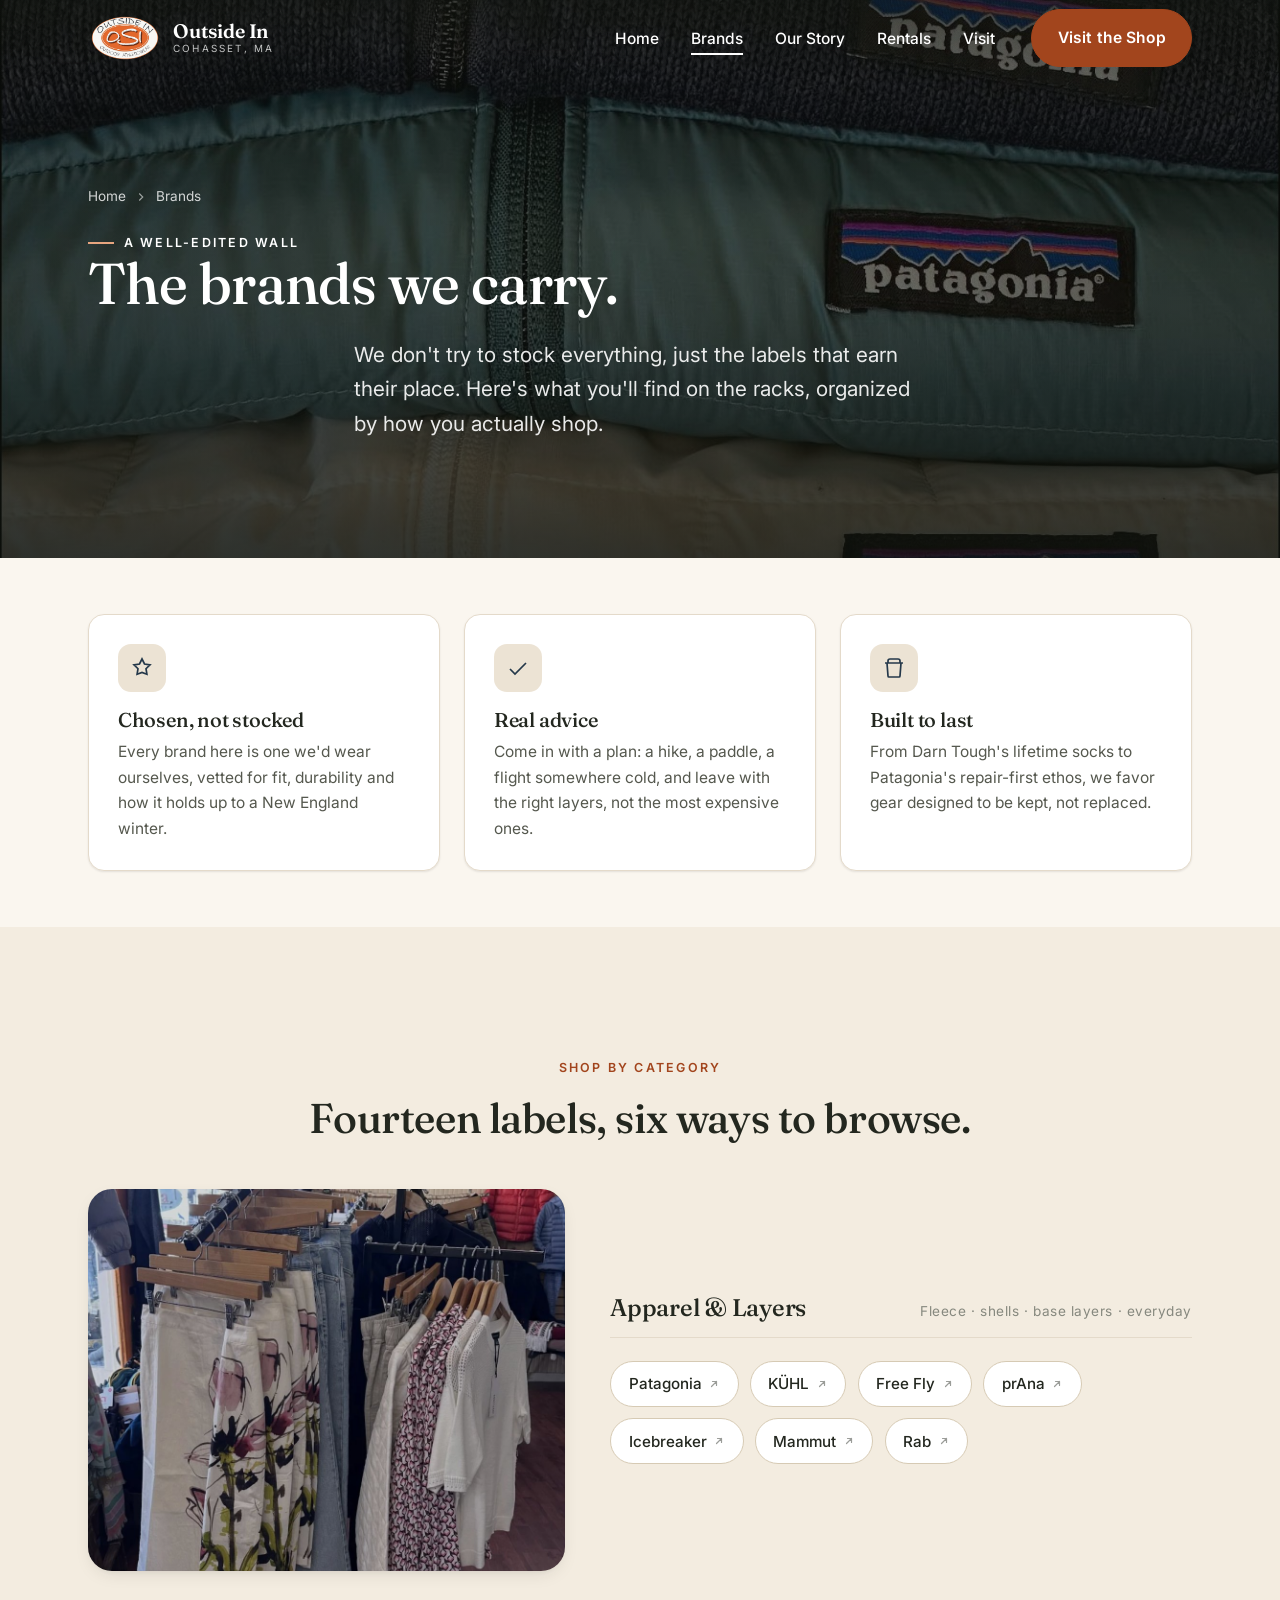
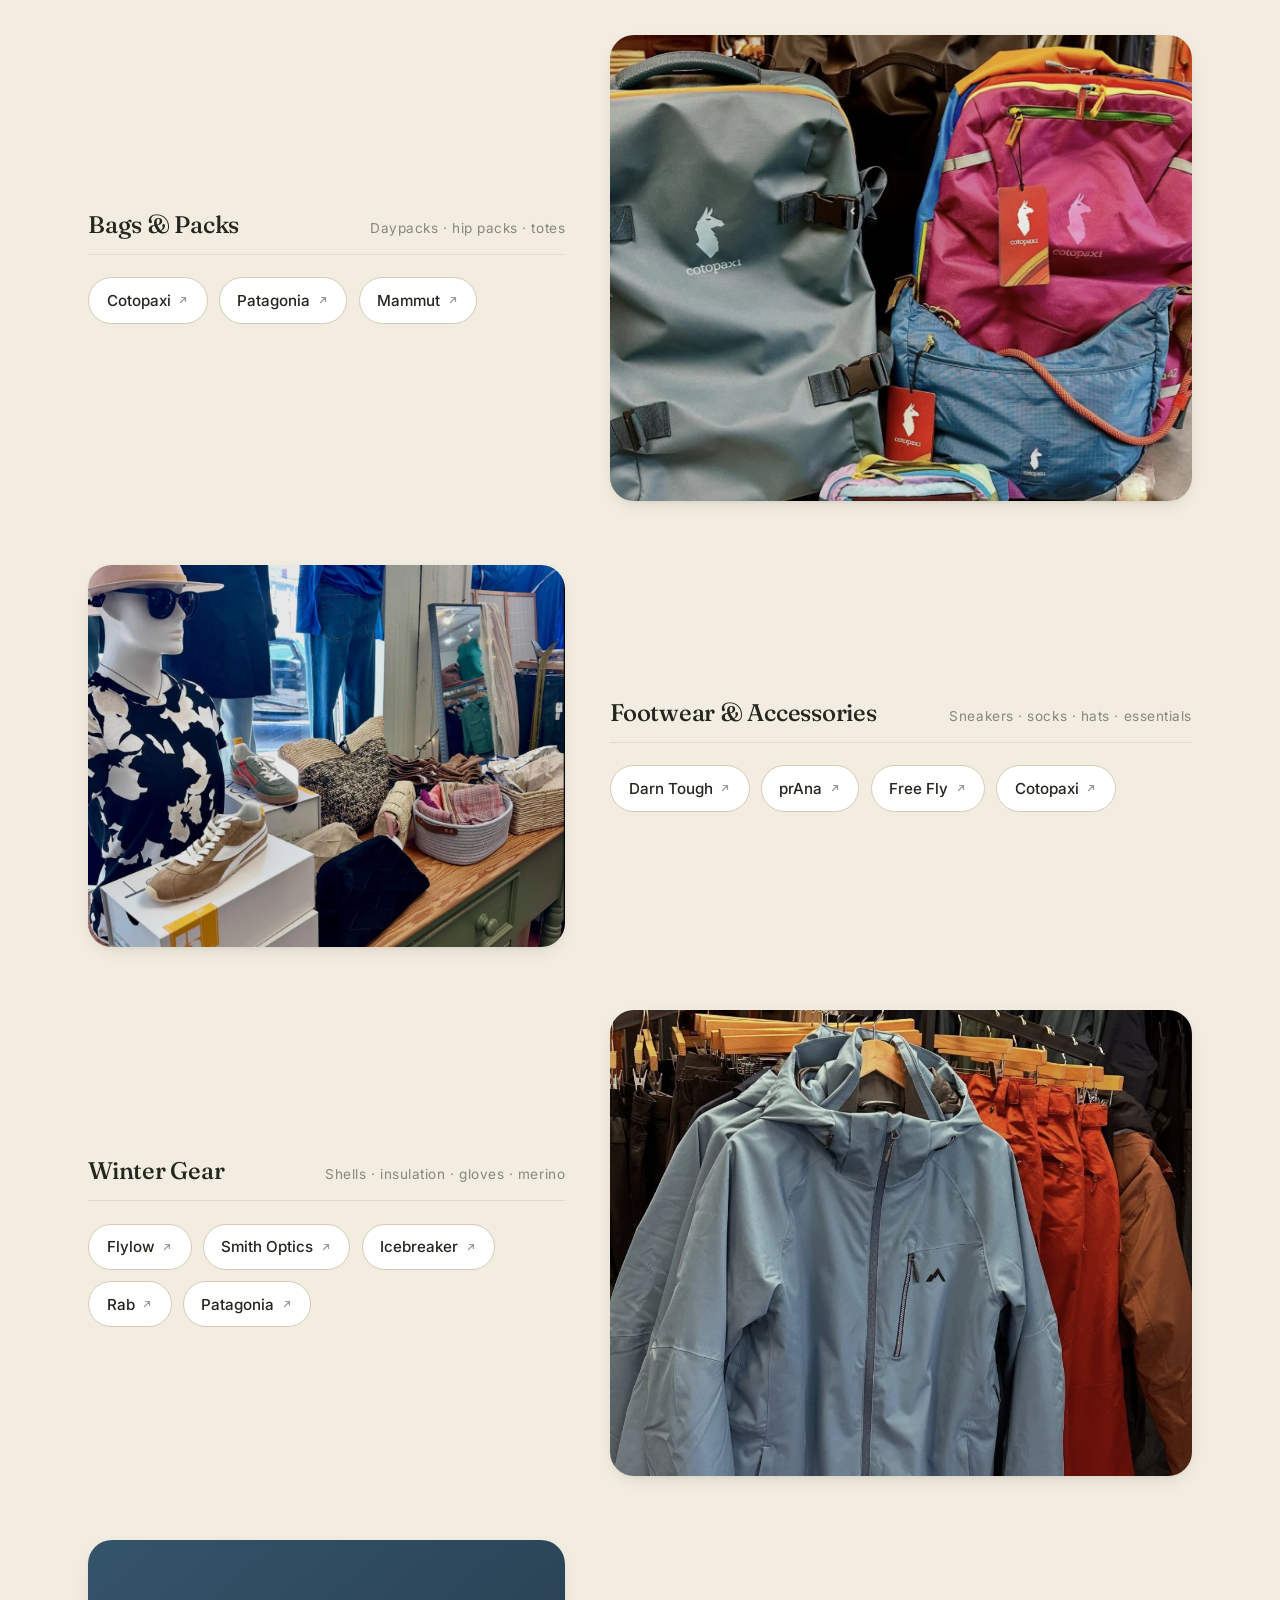
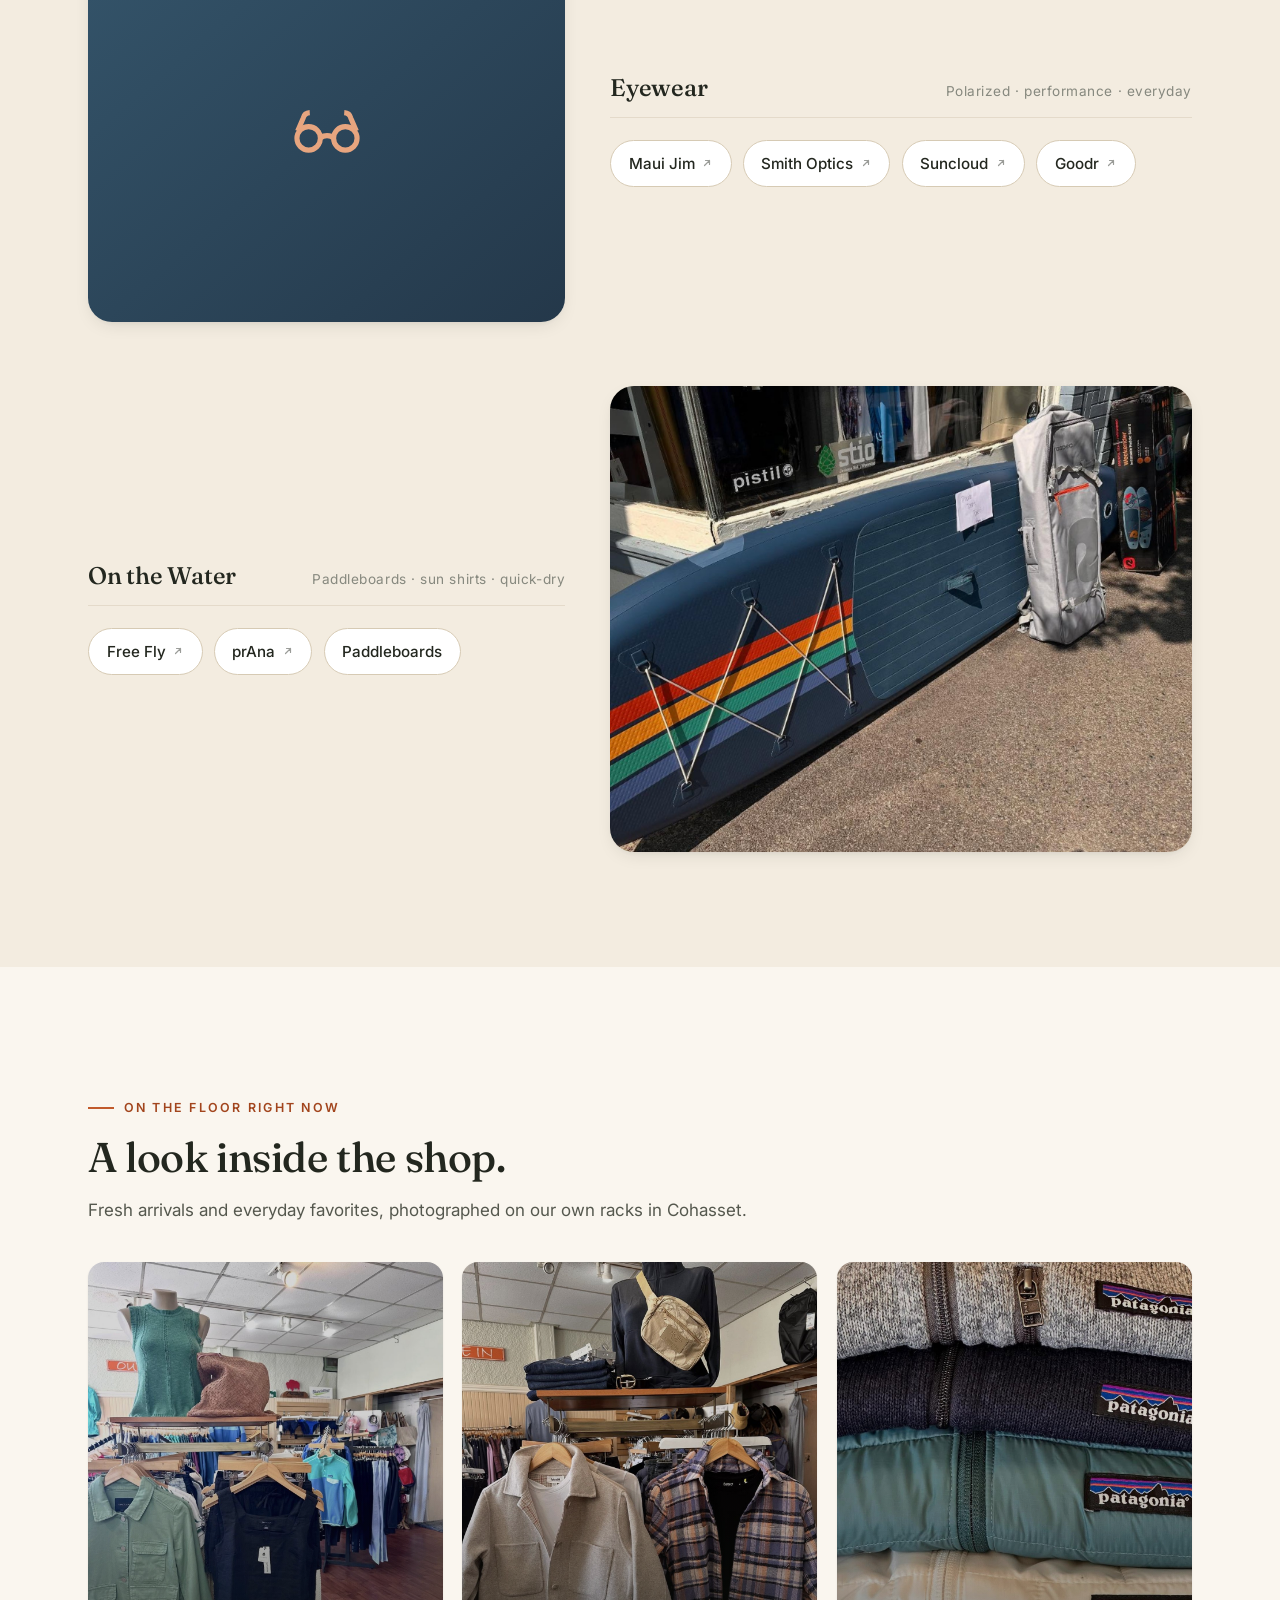
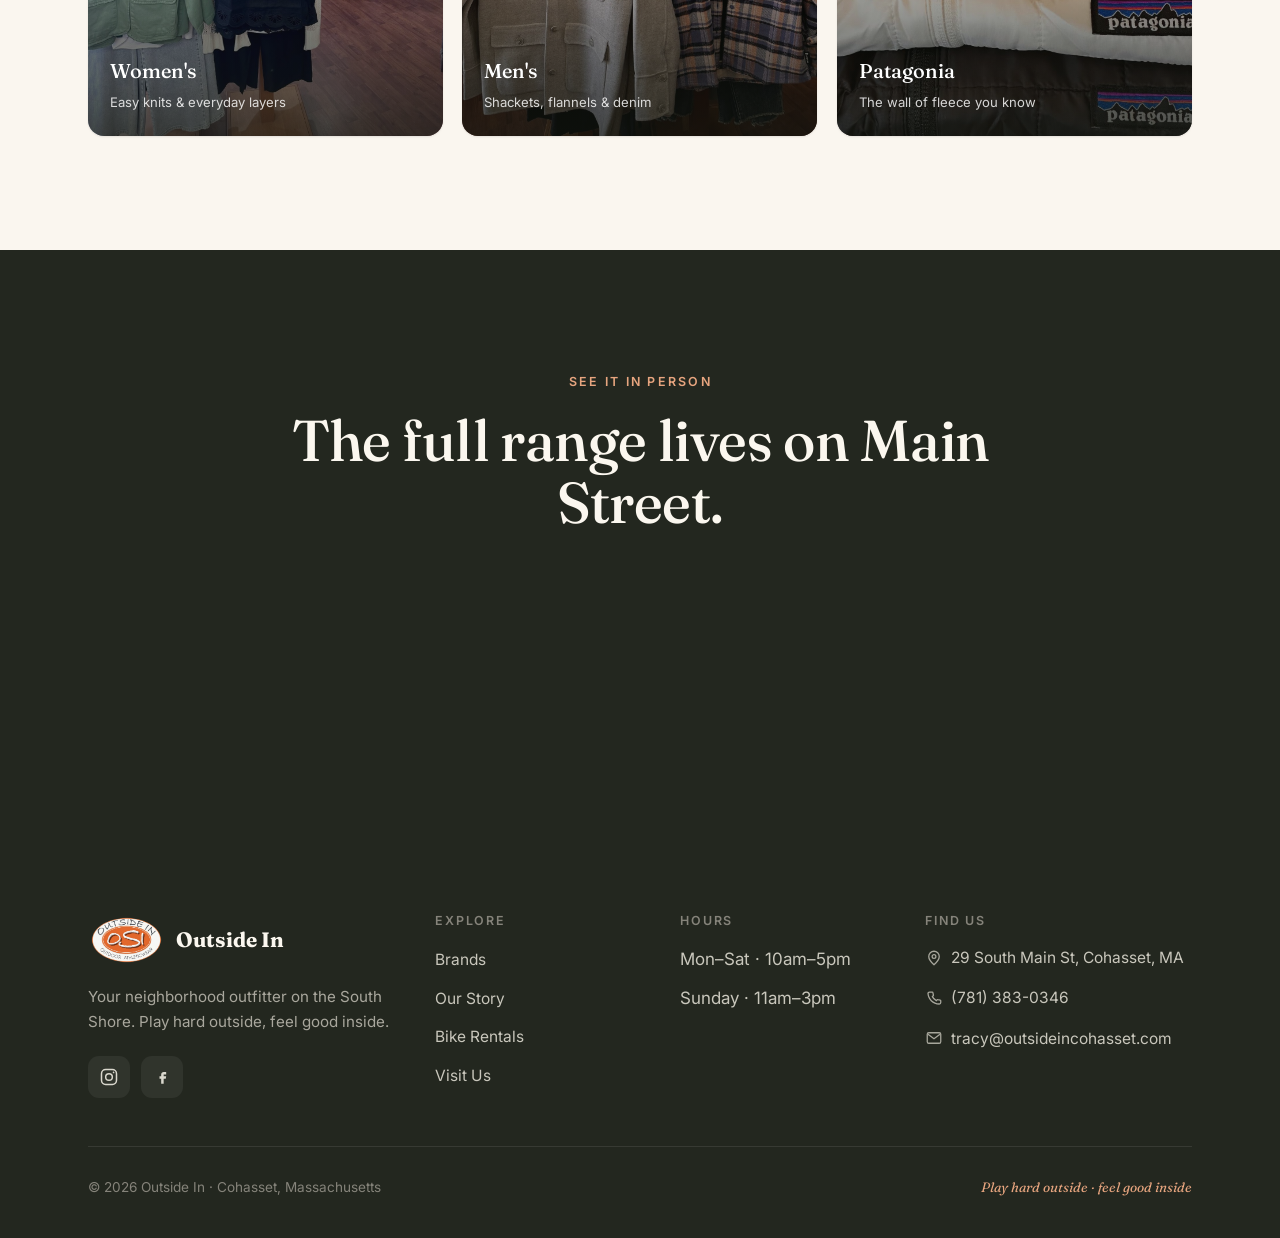
==== brands.html @ ada9ae9a "Add category photos to Brands, add Suncloud/Goodr eyewear, new page headers - Brands 'shop by catego" ====
<!DOCTYPE html>
<html lang="en">
<head>
  <meta charset="UTF-8" />
  <meta name="viewport" content="width=device-width, initial-scale=1" />
  <title>Brands &amp; Collections · Outside In · Cohasset, MA</title>
  <meta name="description" content="Explore the brands we carry at Outside In: Patagonia, Cotopaxi, KÜHL, Maui Jim, Smith, Darn Tough, Icebreaker, Mammut, Rab, Free Fly, Flylow and prAna, organized by category." />
  <meta name="theme-color" content="#FAF6EF" />
  <link rel="icon" href="assets/img/logo.png" />
  <link rel="preconnect" href="https://fonts.googleapis.com" />
  <link rel="preconnect" href="https://fonts.gstatic.com" crossorigin />
  <link href="https://fonts.googleapis.com/css2?family=Fraunces:ital,opsz,wght@0,9..144,400..600;1,9..144,400..500&family=Inter:wght@300;400;500;600;700&display=swap" rel="stylesheet" />
  <link rel="stylesheet" href="assets/css/styles.css" />
</head>
<body>
  <a class="skip-link" href="#main">Skip to content</a>

  <header class="site-header on-dark">
    <div class="header-inner">
      <a class="brand" href="index.html" aria-label="Outside In, home">
        <img src="assets/img/logo.png" alt="" width="42" height="42" />
        <span class="brand-text"><span class="brand-name">Outside In</span><span class="brand-sub">Cohasset, MA</span></span>
      </a>
      <nav class="primary-nav" aria-label="Primary">
        <ul class="nav-links">
          <li><a class="nav-link" href="index.html">Home</a></li>
          <li><a class="nav-link" href="brands.html" aria-current="page">Brands</a></li>
          <li><a class="nav-link" href="story.html">Our Story</a></li>
          <li><a class="nav-link" href="rentals.html">Rentals</a></li>
          <li><a class="nav-link" href="visit.html">Visit</a></li>
        </ul>
        <a class="btn btn--ember" href="visit.html">Visit the Shop</a>
      </nav>
      <button class="menu-toggle" aria-label="Open menu" aria-expanded="false" aria-controls="mobile-menu">
        <svg class="ico-menu" viewBox="0 0 24 24" fill="none" stroke="currentColor" stroke-width="1.8" stroke-linecap="round"><path d="M4 7h16M4 12h16M4 17h16"/></svg>
        <svg class="ico-close" viewBox="0 0 24 24" fill="none" stroke="currentColor" stroke-width="1.8" stroke-linecap="round"><path d="M6 6l12 12M18 6L6 18"/></svg>
      </button>
    </div>
  </header>

  <div class="mobile-menu" id="mobile-menu">
    <nav class="mobile-links" aria-label="Mobile">
      <a href="index.html">Home</a>
      <a href="brands.html" aria-current="page">Brands</a>
      <a href="story.html">Our Story</a>
      <a href="rentals.html">Rentals</a>
      <a href="visit.html">Visit</a>
    </nav>
    <div class="mobile-menu-foot">
      <a class="btn btn--ember" href="visit.html">Visit the Shop</a>
      <div class="mobile-contact"><span>29 South Main Street, Cohasset</span><a href="tel:+17813830346">(781) 383-0346</a></div>
    </div>
  </div>

  <main id="main">
    <!-- ===================== PAGE HERO ===================== -->
    <section class="hero hero--page">
      <div class="hero__media">
        <img src="assets/img/patagonia.jpg" alt="A folded stack of Patagonia jackets in muted colors" fetchpriority="high" />
      </div>
      <div class="hero__inner container">
        <nav class="crumbs" aria-label="Breadcrumb">
          <a href="index.html">Home</a>
          <svg viewBox="0 0 24 24" fill="none" stroke="currentColor" stroke-width="2"><path d="M9 6l6 6-6 6"/></svg>
          <span>Brands</span>
        </nav>
        <p class="eyebrow hero__eyebrow" data-reveal="fade">A well-edited wall</p>
        <h1 class="h-1" data-reveal style="--reveal-delay:80ms">The brands we carry.</h1>
        <p class="hero__sub lead" data-reveal style="--reveal-delay:200ms">We don't try to stock everything, just the labels that earn their place. Here's what you'll find on the racks, organized by how you actually shop.</p>
      </div>
    </section>

    <!-- ===================== INTRO STRIP ===================== -->
    <section class="section--tight section" style="padding-block:clamp(2.5rem,5vw,3.5rem)">
      <div class="container">
        <div class="grid-3" data-reveal-group>
          <div class="card" data-reveal>
            <div class="card__icon"><svg viewBox="0 0 24 24" fill="none" stroke="currentColor" stroke-width="1.7"><path d="M12 3l2.5 5 5.5.8-4 3.9.9 5.5L12 16.5 7.1 18.2l.9-5.5-4-3.9L9.5 8z"/></svg></div>
            <h3>Chosen, not stocked</h3>
            <p>Every brand here is one we'd wear ourselves, vetted for fit, durability and how it holds up to a New England winter.</p>
          </div>
          <div class="card" data-reveal>
            <div class="card__icon"><svg viewBox="0 0 24 24" fill="none" stroke="currentColor" stroke-width="1.7"><path d="M20 7L9 18l-5-5"/></svg></div>
            <h3>Real advice</h3>
            <p>Come in with a plan: a hike, a paddle, a flight somewhere cold, and leave with the right layers, not the most expensive ones.</p>
          </div>
          <div class="card" data-reveal>
            <div class="card__icon"><svg viewBox="0 0 24 24" fill="none" stroke="currentColor" stroke-width="1.7"><path d="M3 7h18M6 7V5a2 2 0 0 1 2-2h8a2 2 0 0 1 2 2v2M5 7l1 13a1 1 0 0 0 1 1h10a1 1 0 0 0 1-1l1-13"/></svg></div>
            <h3>Built to last</h3>
            <p>From Darn Tough's lifetime socks to Patagonia's repair-first ethos, we favor gear designed to be kept, not replaced.</p>
          </div>
        </div>
      </div>
    </section>

    <!-- ===================== BRAND CATEGORIES ===================== -->
    <section class="section section--sand2">
      <div class="container">
        <div class="sec-head center" data-reveal style="margin-bottom:3rem">
          <p class="eyebrow center" style="justify-content:center">Shop by category</p>
          <h2 class="h-2">Fourteen labels, six ways to browse.</h2>
        </div>

        <div class="brand-cats">
          <div class="bcat" id="apparel" data-reveal>
            <div class="bcat__media">
              <img src="assets/img/apparel-rack.jpg" alt="Racks of clothing beneath the Outside In sign inside the shop" loading="lazy" width="996" height="1268" />
            </div>
            <div class="bcat__info">
              <div class="brand-cat__head">
                <h3>Apparel &amp; Layers</h3>
                <span>Fleece · shells · base layers · everyday</span>
              </div>
              <div class="chips">
                <a class="chip" href="https://www.patagonia.com" target="_blank" rel="noopener">Patagonia</a><a class="chip" href="https://www.kuhl.com" target="_blank" rel="noopener">KÜHL</a><a class="chip" href="https://www.freeflyapparel.com" target="_blank" rel="noopener">Free Fly</a><a class="chip" href="https://www.prana.com" target="_blank" rel="noopener">prAna</a><a class="chip" href="https://www.icebreaker.com" target="_blank" rel="noopener">Icebreaker</a><a class="chip" href="https://www.mammut.com" target="_blank" rel="noopener">Mammut</a><a class="chip" href="https://rab.equipment" target="_blank" rel="noopener">Rab</a>
              </div>
            </div>
          </div>

          <div class="bcat" id="bags" data-reveal>
            <div class="bcat__media">
              <img src="assets/img/cotopaxi-bags.jpg" alt="Colorful Cotopaxi backpacks, a sling bag and a hip pack on display" loading="lazy" width="1258" height="1270" />
            </div>
            <div class="bcat__info">
              <div class="brand-cat__head">
                <h3>Bags &amp; Packs</h3>
                <span>Daypacks · hip packs · totes</span>
              </div>
              <div class="chips">
                <a class="chip" href="https://www.cotopaxi.com" target="_blank" rel="noopener">Cotopaxi</a><a class="chip" href="https://www.patagonia.com" target="_blank" rel="noopener">Patagonia</a><a class="chip" href="https://www.mammut.com" target="_blank" rel="noopener">Mammut</a>
              </div>
            </div>
          </div>

          <div class="bcat" id="footwear" data-reveal>
            <div class="bcat__media">
              <img src="assets/img/sneakers-accessories.jpg" alt="Sneakers, a felt hat and woven accessories on a store display table" loading="lazy" />
            </div>
            <div class="bcat__info">
              <div class="brand-cat__head">
                <h3>Footwear &amp; Accessories</h3>
                <span>Sneakers · socks · hats · essentials</span>
              </div>
              <div class="chips">
                <a class="chip" href="https://darntough.com" target="_blank" rel="noopener">Darn Tough</a><a class="chip" href="https://www.prana.com" target="_blank" rel="noopener">prAna</a><a class="chip" href="https://www.freeflyapparel.com" target="_blank" rel="noopener">Free Fly</a><a class="chip" href="https://www.cotopaxi.com" target="_blank" rel="noopener">Cotopaxi</a>
              </div>
            </div>
          </div>

          <div class="bcat" id="winter" data-reveal>
            <div class="bcat__media">
              <img src="assets/img/winter-jacket.jpg" alt="A blue insulated shell jacket on a rack beside orange snow pants" loading="lazy" width="1004" height="1266" />
            </div>
            <div class="bcat__info">
              <div class="brand-cat__head">
                <h3>Winter Gear</h3>
                <span>Shells · insulation · gloves · merino</span>
              </div>
              <div class="chips">
                <a class="chip" href="https://flylowgear.com" target="_blank" rel="noopener">Flylow</a><a class="chip" href="https://www.smithoptics.com" target="_blank" rel="noopener">Smith Optics</a><a class="chip" href="https://www.icebreaker.com" target="_blank" rel="noopener">Icebreaker</a><a class="chip" href="https://rab.equipment" target="_blank" rel="noopener">Rab</a><a class="chip" href="https://www.patagonia.com" target="_blank" rel="noopener">Patagonia</a>
              </div>
            </div>
          </div>

          <div class="bcat" id="eyewear" data-reveal>
            <div class="bcat__media bcat__media--plain">
              <svg viewBox="0 0 24 24" fill="none" stroke="currentColor" stroke-width="1.4" aria-hidden="true"><circle cx="7" cy="14" r="3.2"/><circle cx="17" cy="14" r="3.2"/><path d="M10.2 14c.6-1 3-1 3.6 0M4 12l1.5-3.5A2 2 0 0 1 7.3 7M20 12l-1.5-3.5A2 2 0 0 0 16.7 7"/></svg>
            </div>
            <div class="bcat__info">
              <div class="brand-cat__head">
                <h3>Eyewear</h3>
                <span>Polarized · performance · everyday</span>
              </div>
              <div class="chips">
                <a class="chip" href="https://www.mauijim.com" target="_blank" rel="noopener">Maui Jim</a><a class="chip" href="https://www.smithoptics.com" target="_blank" rel="noopener">Smith Optics</a><a class="chip" href="https://www.suncloudoptics.com" target="_blank" rel="noopener">Suncloud</a><a class="chip" href="https://www.goodr.com" target="_blank" rel="noopener">Goodr</a>
              </div>
            </div>
          </div>

          <div class="bcat" id="water" data-reveal>
            <div class="bcat__media">
              <img src="assets/img/paddleboard.jpg" alt="A retro-striped stand-up paddleboard leaning against the storefront" loading="lazy" />
            </div>
            <div class="bcat__info">
              <div class="brand-cat__head">
                <h3>On the Water</h3>
                <span>Paddleboards · sun shirts · quick-dry</span>
              </div>
              <div class="chips">
                <a class="chip" href="https://www.freeflyapparel.com" target="_blank" rel="noopener">Free Fly</a><a class="chip" href="https://www.prana.com" target="_blank" rel="noopener">prAna</a><span class="chip chip--static">Paddleboards</span>
              </div>
            </div>
          </div>
        </div>
      </div>
    </section>

    <!-- ===================== SHOWCASE ===================== -->
    <section class="section">
      <div class="container">
        <div class="sec-head" data-reveal style="margin-bottom:2.4rem">
          <p class="eyebrow">On the floor right now</p>
          <h2 class="h-2">A look inside the shop.</h2>
          <p class="muted">Fresh arrivals and everyday favorites, photographed on our own racks in Cohasset.</p>
        </div>
        <div class="showcase" data-reveal-group>
          <div class="shot" data-reveal>
            <img src="assets/img/store-womens.jpg" alt="Women's knit tops and a woven bag styled on a display table" loading="lazy" />
            <div class="shot__cap"><b>Women's</b><span>Easy knits &amp; everyday layers</span></div>
          </div>
          <div class="shot" data-reveal>
            <img src="assets/img/store-apparel.jpg" alt="A wool shacket and plaid flannels hanging on wooden hangers" loading="lazy" />
            <div class="shot__cap"><b>Men's</b><span>Shackets, flannels &amp; denim</span></div>
          </div>
          <div class="shot" data-reveal>
            <img src="assets/img/patagonia.jpg" alt="A folded stack of Patagonia fleece and insulated jackets" loading="lazy" />
            <div class="shot__cap"><b>Patagonia</b><span>The wall of fleece you know</span></div>
          </div>
        </div>
      </div>
    </section>

    <!-- ===================== CTA ===================== -->
    <section class="section section--ink">
      <div class="container cta-strip">
        <p class="eyebrow center" style="justify-content:center;color:var(--ember-soft)" data-reveal>See it in person</p>
        <h2 class="h-1" data-reveal style="margin-top:1rem">The full range lives on Main Street.</h2>
        <p class="lead" data-reveal style="color:#C9C7BC;max-width:50ch;margin:1.2rem auto 0">Inventory shifts with the seasons. Swing by to see what's landed, or call ahead and we'll set something aside.</p>
        <div class="btn-row" data-reveal>
          <a class="btn btn--ember" href="visit.html">Plan Your Visit</a>
          <a class="btn btn--ghost" href="tel:+17813830346" style="color:#EDE7DA;border-color:rgba(255,255,255,.35)">Call the Shop</a>
        </div>
      </div>
    </section>
  </main>

  <footer class="site-footer">
    <div class="container">
      <div class="footer-grid">
        <div class="footer-brand-col">
          <div class="footer-brand"><img src="assets/img/logo.png" alt="" width="44" height="44" /><b>Outside In</b></div>
          <p>Your neighborhood outfitter on the South Shore. Play hard outside, feel good inside.</p>
          <div class="socials">
            <a href="https://www.instagram.com/osicoh/" target="_blank" rel="noopener" aria-label="Outside In on Instagram"><svg viewBox="0 0 24 24" fill="none" stroke="currentColor" stroke-width="1.8"><rect x="3" y="3" width="18" height="18" rx="5"/><circle cx="12" cy="12" r="4"/><circle cx="17.5" cy="6.5" r="1" fill="currentColor" stroke="none"/></svg></a>
            <a href="https://www.facebook.com/" target="_blank" rel="noopener" aria-label="Outside In on Facebook"><svg viewBox="0 0 24 24" fill="currentColor"><path d="M14 9h3V6h-3c-1.7 0-3 1.3-3 3v2H9v3h2v6h3v-6h2.5l.5-3H14V9z"/></svg></a>
          </div>
        </div>
        <div class="footer-col"><h4>Explore</h4><ul>
          <li><a href="brands.html">Brands</a></li><li><a href="story.html">Our Story</a></li>
          <li><a href="rentals.html">Bike Rentals</a></li><li><a href="visit.html">Visit Us</a></li>
        </ul></div>
        <div class="footer-col"><h4>Hours</h4><ul><li>Mon–Sat · 10am–5pm</li><li>Sunday · 11am–3pm</li></ul></div>
        <div class="footer-col"><h4>Find Us</h4><ul>
          <li><a href="https://maps.google.com/?q=29+South+Main+Street+Cohasset+MA+02025" target="_blank" rel="noopener"><svg viewBox="0 0 24 24" fill="none" stroke="currentColor" stroke-width="1.7"><path d="M12 21s-7-6.2-7-11a7 7 0 0 1 14 0c0 4.8-7 11-7 11z"/><circle cx="12" cy="10" r="2.5"/></svg>29 South Main St, Cohasset, MA</a></li>
          <li><a href="tel:+17813830346"><svg viewBox="0 0 24 24" fill="none" stroke="currentColor" stroke-width="1.7"><path d="M4 5c0 8.3 6.7 15 15 15a2 2 0 0 0 2-2v-2.3a1 1 0 0 0-.8-1l-3-.6a1 1 0 0 0-1 .3l-1.1 1.1a12 12 0 0 1-5.3-5.3l1.1-1.1a1 1 0 0 0 .3-1l-.6-3a1 1 0 0 0-1-.8H6a2 2 0 0 0-2 2z"/></svg>(781) 383-0346</a></li>
          <li><a href="mailto:tracy@outsideincohasset.com"><svg viewBox="0 0 24 24" fill="none" stroke="currentColor" stroke-width="1.7"><rect x="3" y="5" width="18" height="14" rx="2"/><path d="M4 7l8 6 8-6"/></svg>tracy@outsideincohasset.com</a></li>
        </ul></div>
      </div>
      <div class="footer-bottom">
        <p>© <span id="year">2026</span> Outside In · Cohasset, Massachusetts</p>
        <p class="tag">Play hard outside · feel good inside</p>
      </div>
    </div>
  </footer>

  <script src="assets/js/main.js"></script>
</body>
</html>
---- assets/css/styles.css ----
/* ============================================================
   Outside In — Refined Coastal design system
   Cohasset, MA outdoor apparel & lifestyle boutique
   ============================================================ */

/* ---------- Design tokens ---------- */
:root {
  /* Neutrals — warm sand & stone */
  --sand:        #FAF6EF;
  --sand-2:      #F3ECE0;
  --stone:       #ECE3D4;
  --linen:       #FFFFFF;

  /* Ink — warm near-black */
  --ink:         #23271F;
  --ink-2:       #55584E;
  --ink-3:       #86887E;

  /* Harbor — deep slate-blue (from the storefront trim) */
  --harbor:      #34546A;
  --harbor-2:    #557489;
  --harbor-ink:  #24384A;

  /* Ember — refined OSI orange (from the logo & door) */
  --ember:       #C15A2B;
  --ember-deep:  #A2451D;
  --ember-soft:  #E7A57F;

  --border:      #E4DACA;
  --border-2:    #D6CAB4;

  /* Effects */
  --shadow-sm:  0 1px 2px rgba(35,39,31,.06), 0 1px 3px rgba(35,39,31,.05);
  --shadow-md:  0 6px 20px -8px rgba(35,39,31,.18), 0 2px 8px -4px rgba(35,39,31,.10);
  --shadow-lg:  0 24px 60px -22px rgba(35,39,31,.34), 0 8px 24px -12px rgba(35,39,31,.16);
  --ring:       0 0 0 3px rgba(52,84,106,.35);

  --radius-sm: 8px;
  --radius:    16px;
  --radius-lg: 24px;
  --radius-xl: 32px;

  --container: 1200px;
  --gutter: clamp(1.25rem, 5vw, 3rem);

  --header-h: 76px;

  /* Type */
  --font-display: "Fraunces", Georgia, "Times New Roman", serif;
  --font-body: "Inter", -apple-system, BlinkMacSystemFont, "Segoe UI", Roboto, sans-serif;

  --ease: cubic-bezier(.22,.61,.36,1);
  --ease-out: cubic-bezier(.16,1,.3,1);
}

/* ---------- Reset ---------- */
*, *::before, *::after { box-sizing: border-box; }
* { margin: 0; }
html { -webkit-text-size-adjust: 100%; scroll-behavior: smooth; }
@media (prefers-reduced-motion: reduce) { html { scroll-behavior: auto; } }

body {
  font-family: var(--font-body);
  color: var(--ink);
  background: var(--sand);
  line-height: 1.65;
  font-size: 1.0625rem;
  -webkit-font-smoothing: antialiased;
  text-rendering: optimizeLegibility;
  overflow-x: hidden;
}

img, picture, svg { display: block; max-width: 100%; }
img { height: auto; }
a { color: inherit; text-decoration: none; }
button { font: inherit; color: inherit; cursor: pointer; background: none; border: none; }
ul { list-style: none; padding: 0; }

/* ---------- Typography ---------- */
h1, h2, h3, h4 {
  font-family: var(--font-display);
  font-weight: 500;
  line-height: 1.08;
  letter-spacing: -0.01em;
  color: var(--ink);
  font-optical-sizing: auto;
}
.h-hero  { font-size: clamp(2.75rem, 7vw, 5.25rem); line-height: 1.02; letter-spacing: -0.025em; }
.h-1     { font-size: clamp(2.15rem, 5vw, 3.6rem); }
.h-2     { font-size: clamp(1.75rem, 3.4vw, 2.6rem); }
.h-3     { font-size: clamp(1.3rem, 2.2vw, 1.7rem); }

.eyebrow {
  font-family: var(--font-body);
  font-size: .78rem;
  font-weight: 600;
  letter-spacing: .18em;
  text-transform: uppercase;
  color: var(--ember-deep);
  display: inline-flex;
  align-items: center;
  gap: .6rem;
}
.eyebrow::before {
  content: "";
  width: 26px; height: 2px;
  background: var(--ember);
  display: inline-block;
}
.eyebrow.center::before { display: none; }

.lead { font-size: clamp(1.075rem, 1.6vw, 1.28rem); color: var(--ink-2); line-height: 1.65; }
.muted { color: var(--ink-2); }
.serif-accent { font-family: var(--font-display); font-style: italic; font-weight: 400; }

/* ---------- Layout ---------- */
.container { width: 100%; max-width: var(--container); margin-inline: auto; padding-inline: var(--gutter); }
.section { padding-block: clamp(4rem, 9vw, 7.5rem); }
.section--tight { padding-block: clamp(3rem, 6vw, 5rem); }
.section--sand2 { background: var(--sand-2); }
.section--ink { background: var(--ink); color: #EDE7DA; }
.section--ink h1, .section--ink h2, .section--ink h3 { color: #FBF7EF; }

.stack > * + * { margin-top: 1.15rem; }
.measure { max-width: 60ch; }
.center { text-align: center; }
.mx-auto { margin-inline: auto; }

/* Section heading block */
.sec-head { max-width: 42rem; }
.sec-head.center { margin-inline: auto; text-align: center; }
.sec-head .h-2 { margin-top: 1rem; }
.sec-head p { margin-top: 1rem; }

/* ---------- Buttons ---------- */
.btn {
  --btn-bg: var(--ink);
  --btn-fg: var(--sand);
  display: inline-flex;
  align-items: center;
  justify-content: center;
  gap: .55rem;
  padding: .95rem 1.6rem;
  border-radius: 999px;
  font-weight: 600;
  font-size: .975rem;
  letter-spacing: .01em;
  background: var(--btn-bg);
  color: var(--btn-fg);
  border: 1.5px solid var(--btn-bg);
  transition: transform .35s var(--ease-out), box-shadow .35s var(--ease-out),
              background-color .3s var(--ease), border-color .3s var(--ease), color .3s var(--ease);
  will-change: transform;
}
.btn:hover { transform: translateY(-2px); box-shadow: var(--shadow-md); }
.btn:active { transform: translateY(0); }
.btn .ico { transition: transform .35s var(--ease-out); }
.btn:hover .ico { transform: translateX(3px); }

.btn--ember { --btn-bg: var(--ember-deep); --btn-fg: #FFF; }
.btn--ember:hover { --btn-bg: var(--ember); }

.btn--harbor { --btn-bg: var(--harbor); --btn-fg: #FFF; }
.btn--harbor:hover { --btn-bg: var(--harbor-ink); }

.btn--ghost {
  background: transparent;
  color: var(--ink);
  border-color: var(--border-2);
}
.btn--ghost:hover { border-color: var(--ink); background: rgba(35,39,31,.03); }

.btn--light {
  background: rgba(255,255,255,.14);
  color: #fff;
  border-color: rgba(255,255,255,.55);
  backdrop-filter: blur(6px);
}
.btn--light:hover { background: #fff; color: var(--ink); border-color: #fff; }

.btn-row { display: flex; flex-wrap: wrap; gap: .85rem; }

/* Text link with animated underline */
.tlink {
  display: inline-flex; align-items: center; gap: .4rem;
  font-weight: 600; color: var(--ember-deep);
  position: relative;
}
.tlink::after {
  content: ""; position: absolute; left: 0; bottom: -2px;
  width: 100%; height: 1.5px; background: currentColor;
  transform: scaleX(0); transform-origin: left;
  transition: transform .4s var(--ease-out);
}
.tlink:hover::after { transform: scaleX(1); }
.tlink .ico { transition: transform .35s var(--ease-out); }
.tlink:hover .ico { transform: translateX(3px); }

/* ---------- Accessibility ---------- */
.skip-link {
  position: absolute; left: 1rem; top: -100px;
  background: var(--ink); color: #fff; padding: .75rem 1.1rem;
  border-radius: 8px; z-index: 2000; transition: top .2s ease;
}
.skip-link:focus { top: 1rem; }

:focus-visible { outline: none; box-shadow: var(--ring); border-radius: 6px; }
.btn:focus-visible, .nav-link:focus-visible { box-shadow: var(--ring); }

.sr-only {
  position: absolute; width: 1px; height: 1px; padding: 0; margin: -1px;
  overflow: hidden; clip: rect(0,0,0,0); white-space: nowrap; border: 0;
}

/* ============================================================
   Header
   ============================================================ */
.site-header {
  position: fixed; inset: 0 0 auto 0; z-index: 1000;
  height: var(--header-h);
  display: flex; align-items: center;
  transition: background-color .4s var(--ease), box-shadow .4s var(--ease),
              backdrop-filter .4s var(--ease), height .4s var(--ease);
}
.site-header::after {
  content: ""; position: absolute; inset: 0; z-index: -1;
  background: rgba(250,246,239,0); backdrop-filter: blur(0px);
  transition: background-color .4s var(--ease), backdrop-filter .4s var(--ease);
}
.site-header.scrolled { height: 66px; box-shadow: 0 1px 0 rgba(35,39,31,.06), var(--shadow-sm); }
.site-header.scrolled::after { background: rgba(250,246,239,.82); backdrop-filter: blur(14px) saturate(1.4); }

/* transparent-over-hero variant */
.site-header.on-dark:not(.scrolled) .nav-link,
.site-header.on-dark:not(.scrolled) .brand-name,
.site-header.on-dark:not(.scrolled) .menu-toggle { color: #fff; }
.site-header.on-dark:not(.scrolled) .brand-sub { color: rgba(255,255,255,.75); }
.site-header.on-dark:not(.scrolled)::after {
  background: linear-gradient(to bottom, rgba(20,24,18,.34), rgba(20,24,18,0));
}
.site-header.on-dark:not(.scrolled) .nav-link::after { background: #fff; }

.header-inner {
  width: 100%; max-width: var(--container); margin-inline: auto;
  padding-inline: var(--gutter);
  display: flex; align-items: center; justify-content: space-between; gap: 1.5rem;
}

.brand { display: flex; align-items: center; gap: .7rem; }
.brand img { height: 50px; width: auto; aspect-ratio: 1021 / 691; }
.brand-text { display: flex; flex-direction: column; line-height: 1; }
.brand-name {
  font-family: var(--font-display); font-weight: 600; font-size: 1.22rem;
  letter-spacing: -.01em; color: var(--ink); transition: color .4s var(--ease);
}
.brand-sub {
  font-size: .62rem; letter-spacing: .22em; text-transform: uppercase;
  color: var(--ink-3); margin-top: 3px; transition: color .4s var(--ease);
}

.primary-nav { display: flex; align-items: center; gap: 2.2rem; }
.nav-links { display: flex; align-items: center; gap: 2rem; }
.nav-link {
  position: relative; font-weight: 500; font-size: .97rem; color: var(--ink);
  padding: .35rem 0; transition: color .3s var(--ease);
}
.nav-link::after {
  content: ""; position: absolute; left: 0; bottom: -1px; width: 100%; height: 1.5px;
  background: var(--ember); transform: scaleX(0); transform-origin: left;
  transition: transform .4s var(--ease-out);
}
.nav-link:hover::after, .nav-link[aria-current="page"]::after { transform: scaleX(1); }
.nav-link[aria-current="page"] { color: var(--ember-deep); }
.site-header.on-dark:not(.scrolled) .nav-link[aria-current="page"] { color: #fff; }

.menu-toggle {
  display: none; width: 46px; height: 46px; align-items: center; justify-content: center;
  color: var(--ink); border-radius: 10px;
}
.menu-toggle svg { width: 26px; height: 26px; }
.menu-toggle .ico-close { display: none; }

/* ---------- Mobile menu ---------- */
.mobile-menu {
  position: fixed; inset: 0; z-index: 990;
  background: var(--sand);
  padding: calc(var(--header-h) + 1.5rem) var(--gutter) 2rem;
  display: flex; flex-direction: column;
  transform: translateY(-8%); opacity: 0; visibility: hidden; pointer-events: none;
  transition: opacity .4s var(--ease), transform .5s var(--ease-out), visibility .4s;
}
body.menu-open { overflow: hidden; }
body.menu-open .mobile-menu { opacity: 1; transform: translateY(0); visibility: visible; pointer-events: auto; }
body.menu-open .menu-toggle .ico-menu { display: none; }
body.menu-open .menu-toggle .ico-close { display: block; }

.mobile-links { display: flex; flex-direction: column; gap: .25rem; margin-top: 1rem; }
.mobile-links a {
  font-family: var(--font-display); font-size: 2rem; font-weight: 500;
  padding: .55rem 0; border-bottom: 1px solid var(--border);
  color: var(--ink);
  opacity: 0; transform: translateY(14px);
}
body.menu-open .mobile-links a { animation: menuItemIn .5s var(--ease-out) forwards; }
.mobile-links a[aria-current="page"] { color: var(--ember-deep); }
@keyframes menuItemIn { to { opacity: 1; transform: translateY(0); } }
.mobile-menu-foot { margin-top: auto; padding-top: 2rem; display: grid; gap: 1rem; }
.mobile-menu-foot .btn { width: 100%; }
.mobile-contact { color: var(--ink-2); font-size: .95rem; display: grid; gap: .3rem; }
.mobile-contact a { color: var(--ink); font-weight: 500; }

/* ============================================================
   Hero
   ============================================================ */
.hero {
  position: relative; min-height: 92vh; min-height: 92svh;
  display: flex; align-items: flex-end;
  color: #fff; overflow: hidden;
  padding-bottom: clamp(3rem, 8vh, 6rem);
}
.hero--page { min-height: 62vh; min-height: 62svh; align-items: center; padding-block: calc(var(--header-h) + 3rem) 3.5rem; }

.hero__media { position: absolute; inset: 0; z-index: 0; }
.hero__media img {
  width: 100%; height: 100%; object-fit: cover;
  animation: kenburns 22s ease-out infinite alternate;
  transform-origin: 60% 40%;
}
@keyframes kenburns { from { transform: scale(1.04); } to { transform: scale(1.16) translateY(-1.5%); } }
.hero__media::after {
  content: ""; position: absolute; inset: 0;
  background:
    linear-gradient(to top, rgba(14,18,13,.86) 0%, rgba(14,18,13,.5) 34%, rgba(14,18,13,.28) 60%, rgba(14,18,13,.5) 100%),
    linear-gradient(90deg, rgba(14,18,13,.62) 0%, rgba(14,18,13,.22) 46%, rgba(14,18,13,0) 78%);
}
.hero--page .hero__media::after {
  background:
    linear-gradient(to top, rgba(14,18,13,.72) 0%, rgba(14,18,13,.46) 45%, rgba(14,18,13,.42) 100%),
    radial-gradient(125% 80% at 50% 42%, rgba(14,18,13,.12), rgba(14,18,13,.52) 100%);
}
.hero__inner { position: relative; z-index: 2; width: 100%; }
.hero__eyebrow { color: #fff; }
.hero__eyebrow::before { background: var(--ember-soft); }
.hero .h-hero { color: #fff; text-shadow: 0 2px 30px rgba(0,0,0,.28); max-width: 16ch; }
.hero__sub { color: rgba(255,255,255,.9); max-width: 44ch; margin-top: 1.4rem; font-size: clamp(1.05rem,1.7vw,1.3rem); }
.hero .btn-row { margin-top: 2.2rem; }

.hero__scroll {
  position: absolute; left: 50%; bottom: 1.5rem; z-index: 3;
  transform: translateX(-50%);
  display: flex; flex-direction: column; align-items: center; gap: .5rem;
  color: rgba(255,255,255,.8); font-size: .72rem; letter-spacing: .2em; text-transform: uppercase;
}
.hero__scroll span { width: 1px; height: 42px; background: linear-gradient(rgba(255,255,255,.7), rgba(255,255,255,0)); }
.hero__scroll span::before {
  content: ""; display: block; width: 100%; height: 12px; background: #fff;
  animation: scrollDot 2.2s var(--ease) infinite;
}
@keyframes scrollDot { 0%{transform:translateY(-12px);opacity:0} 30%{opacity:1} 100%{transform:translateY(42px);opacity:0} }

/* Page hero (interior) */
.hero--page .h-1 { color: #fff; max-width: 20ch; }
.hero--page .hero__sub { margin-inline: auto; }
.hero--page.center { text-align: center; }
.hero--page.center .hero__sub, .hero--page.center .h-1 { margin-inline: auto; }

/* breadcrumb */
.crumbs { display: flex; gap: .5rem; align-items: center; font-size: .85rem; color: rgba(255,255,255,.8); margin-bottom: 1rem; }
.crumbs a:hover { color: #fff; }
.crumbs svg { width: 14px; height: 14px; opacity: .7; }

/* ============================================================
   Reveal animations
   ============================================================ */
[data-reveal] {
  opacity: 0; transform: translateY(24px);
  transition: opacity .8s var(--ease-out), transform .8s var(--ease-out);
  transition-delay: var(--reveal-delay, 0ms);
  will-change: opacity, transform;
}
[data-reveal].is-visible { opacity: 1; transform: none; }
[data-reveal="fade"] { transform: none; }
[data-reveal="left"] { transform: translateX(-32px); }
[data-reveal="right"] { transform: translateX(32px); }
[data-reveal="scale"] { transform: scale(.96); }

@media (prefers-reduced-motion: reduce) {
  [data-reveal] { opacity: 1 !important; transform: none !important; transition: none !important; }
  .hero__media img { animation: none; }
  .hero__scroll span::before { animation: none; }
  .marquee__track { animation: none !important; }
  * { animation-duration: .001ms !important; animation-iteration-count: 1 !important; }
}

/* ============================================================
   Intro / ethos strip
   ============================================================ */
.ethos { display: grid; grid-template-columns: 1.1fr 1fr; gap: clamp(2rem,5vw,4.5rem); align-items: center; }
.ethos__quote {
  font-family: var(--font-display); font-weight: 400;
  font-size: clamp(1.6rem, 3vw, 2.35rem); line-height: 1.28; letter-spacing: -.01em;
}
.ethos__quote em { color: var(--ember-deep); font-style: italic; }
.ethos__sign { margin-top: 1.6rem; display: flex; align-items: center; gap: .9rem; }
.ethos__sign b { font-family: var(--font-display); font-size: 1.1rem; font-weight: 600; }
.ethos__sign span { font-size: .85rem; color: var(--ink-3); }
.ethos__sign .line { width: 34px; height: 1.5px; background: var(--border-2); }

.stat-row { display: grid; grid-template-columns: repeat(3,1fr); gap: 1.5rem; margin-top: .5rem; }
.stat { }
.stat b { font-family: var(--font-display); font-size: clamp(2rem,4vw,2.9rem); font-weight: 500; color: var(--harbor); display: block; line-height: 1; }
.stat span { font-size: .82rem; color: var(--ink-2); letter-spacing: .02em; margin-top: .5rem; display: block; }

/* ============================================================
   Category grid (bento)
   ============================================================ */
.cat-grid {
  display: grid; gap: 1.1rem;
  grid-template-columns: repeat(6, 1fr);
  grid-auto-rows: 220px;
}
.cat {
  position: relative; overflow: hidden; border-radius: var(--radius-lg);
  display: block; color: #fff; isolation: isolate;
  box-shadow: var(--shadow-sm);
}
.cat img {
  position: absolute; inset: 0; width: 100%; height: 100%; object-fit: cover; z-index: -2;
  transition: transform .9s var(--ease-out);
}
.cat::after {
  content: ""; position: absolute; inset: 0; z-index: -1;
  background: linear-gradient(to top, rgba(18,22,16,.72) 8%, rgba(18,22,16,.15) 55%, rgba(18,22,16,.05));
  transition: background .5s var(--ease);
}
.cat:hover img { transform: scale(1.07); }
.cat:hover::after { background: linear-gradient(to top, rgba(18,22,16,.78) 8%, rgba(18,22,16,.28) 60%, rgba(140,74,40,.12)); }
.cat__body { position: absolute; inset: auto 0 0 0; padding: 1.4rem 1.5rem; z-index: 1; }
.cat__name { font-family: var(--font-display); font-size: 1.45rem; font-weight: 500; }
.cat__meta { font-size: .82rem; color: rgba(255,255,255,.82); margin-top: .2rem; display: flex; align-items: center; gap: .4rem; }
.cat__meta .ico { transition: transform .4s var(--ease-out); }
.cat:hover .cat__meta .ico { transform: translateX(4px); }
.cat--tall { grid-row: span 2; }
.cat--wide { grid-column: span 3; }
.cat--w2 { grid-column: span 2; }
.cat--w3 { grid-column: span 3; }
.cat--w4 { grid-column: span 4; }

/* No-image category card (eyewear) */
.cat--plain { background: var(--harbor); }
.cat--plain::after { background: linear-gradient(135deg, rgba(52,84,106,.2), rgba(36,56,74,.55)); }
.cat--plain .cat__body { inset: 0; display: flex; flex-direction: column; justify-content: flex-end; }

/* ============================================================
   Brand marquee
   ============================================================ */
.marquee { overflow: hidden; -webkit-mask-image: linear-gradient(90deg, transparent, #000 8%, #000 92%, transparent); mask-image: linear-gradient(90deg, transparent, #000 8%, #000 92%, transparent); }
.marquee__track { display: flex; gap: 3.5rem; width: max-content; animation: marquee 38s linear infinite; }
.marquee:hover .marquee__track { animation-play-state: paused; }
.marquee__item {
  font-family: var(--font-display); font-size: clamp(1.4rem, 2.4vw, 2rem); font-weight: 500;
  color: var(--ink); white-space: nowrap; opacity: .55;
  transition: opacity .3s var(--ease), color .3s var(--ease);
  display: flex; align-items: center; gap: 3.5rem;
}
.marquee__item::after { content: "•"; color: var(--ember); font-size: .6em; opacity: .8; }
.marquee__item:hover { opacity: 1; color: var(--ember-deep); }
@keyframes marquee { to { transform: translateX(-50%); } }

/* ============================================================
   Split feature (story / rentals teaser)
   ============================================================ */
.split { display: grid; grid-template-columns: 1fr 1fr; gap: clamp(2rem,5vw,4.5rem); align-items: center; }
.split--reverse .split__media { order: 2; }
.split__media {
  position: relative; border-radius: var(--radius-lg); overflow: hidden;
  box-shadow: var(--shadow-lg); aspect-ratio: 4/3;
}
.split__media img { width: 100%; height: 100%; object-fit: cover; transition: transform 1s var(--ease-out); }
.split__media:hover img { transform: scale(1.05); }
.split__badge {
  position: absolute; left: 1.2rem; bottom: 1.2rem;
  background: rgba(250,246,239,.92); backdrop-filter: blur(8px);
  border-radius: 14px; padding: .8rem 1.1rem; box-shadow: var(--shadow-md);
  display: flex; align-items: center; gap: .7rem;
}
.split__badge .dot { width: 10px; height: 10px; border-radius: 50%; background: #4CAF7D; box-shadow: 0 0 0 4px rgba(76,175,125,.18); }
.split__badge b { font-size: .92rem; }
.split__badge span { font-size: .78rem; color: var(--ink-2); display: block; }

/* Feature list */
.feature-list { display: grid; gap: 1.1rem; margin-top: 1.8rem; }
.feature-list li { display: flex; gap: .9rem; align-items: flex-start; }
.feature-list .fi {
  flex: none; width: 40px; height: 40px; border-radius: 11px;
  display: grid; place-items: center; background: var(--stone); color: var(--harbor-ink);
}
.feature-list .fi svg { width: 20px; height: 20px; }
.feature-list b { font-weight: 600; display: block; }
.feature-list p { color: var(--ink-2); font-size: .95rem; margin-top: .1rem; }

/* ============================================================
   Rentals CTA banner
   ============================================================ */
.banner {
  position: relative; overflow: hidden; border-radius: var(--radius-xl);
  color: #fff; padding: clamp(2.5rem, 6vw, 5rem);
  box-shadow: var(--shadow-lg);
}
.banner img { position: absolute; inset: 0; width: 100%; height: 100%; object-fit: cover; z-index: -2; }
.banner::after { content: ""; position: absolute; inset: 0; z-index: -1;
  background: linear-gradient(105deg, rgba(20,32,42,.82) 20%, rgba(20,32,42,.45) 60%, rgba(20,32,42,.15)); }
.banner .h-2 { color: #fff; max-width: 18ch; }
.banner p { color: rgba(255,255,255,.9); max-width: 46ch; margin-top: 1rem; }

/* ============================================================
   Cards / grids (brands, features, hours)
   ============================================================ */
.grid-3 { display: grid; grid-template-columns: repeat(3, 1fr); gap: 1.5rem; }
.grid-2 { display: grid; grid-template-columns: repeat(2, 1fr); gap: 1.5rem; }

.card {
  background: var(--linen); border: 1px solid var(--border); border-radius: var(--radius);
  padding: 1.8rem; box-shadow: var(--shadow-sm);
  transition: transform .45s var(--ease-out), box-shadow .45s var(--ease-out), border-color .3s var(--ease);
}
.card:hover { transform: translateY(-4px); box-shadow: var(--shadow-md); border-color: var(--border-2); }
.card__icon {
  width: 48px; height: 48px; border-radius: 13px; display: grid; place-items: center;
  background: var(--stone); color: var(--harbor-ink); margin-bottom: 1.1rem;
}
.card__icon svg { width: 24px; height: 24px; }
.card h3 { font-size: 1.25rem; }
.card p { color: var(--ink-2); margin-top: .5rem; font-size: .97rem; }

/* Brand chips */
.brand-cats { display: grid; gap: 2.5rem; }
.brand-cat__head { display: flex; align-items: baseline; justify-content: space-between; gap: 1rem; flex-wrap: wrap; border-bottom: 1px solid var(--border); padding-bottom: .9rem; margin-bottom: 1.4rem; }
.brand-cat__head h3 { font-size: 1.5rem; }
.brand-cat__head span { font-size: .85rem; color: var(--ink-3); letter-spacing: .04em; }
.chips { display: flex; flex-wrap: wrap; gap: .7rem; }
.chip {
  padding: .6rem 1.1rem; border-radius: 999px; border: 1.5px solid var(--border-2);
  background: var(--linen); font-weight: 500; font-size: .95rem; color: var(--ink);
  transition: transform .35s var(--ease-out), background-color .3s var(--ease), color .3s var(--ease), border-color .3s var(--ease);
}
.chip:hover { transform: translateY(-2px); background: var(--ink); color: var(--sand); border-color: var(--ink); }
a.chip { display: inline-flex; align-items: center; gap: .4rem; cursor: pointer; }
a.chip::after {
  content: ""; width: 12px; height: 12px; flex: none; opacity: .45;
  background: currentColor;
  -webkit-mask: url("data:image/svg+xml,%3Csvg xmlns='http://www.w3.org/2000/svg' viewBox='0 0 24 24' fill='none' stroke='%23000' stroke-width='2.4' stroke-linecap='round' stroke-linejoin='round'%3E%3Cpath d='M7 17L17 7M9 7h8v8'/%3E%3C/svg%3E") center/contain no-repeat;
          mask: url("data:image/svg+xml,%3Csvg xmlns='http://www.w3.org/2000/svg' viewBox='0 0 24 24' fill='none' stroke='%23000' stroke-width='2.4' stroke-linecap='round' stroke-linejoin='round'%3E%3Cpath d='M7 17L17 7M9 7h8v8'/%3E%3C/svg%3E") center/contain no-repeat;
  transition: opacity .3s var(--ease), transform .3s var(--ease-out);
}
a.chip:hover::after { opacity: 1; transform: translate(1px,-1px); }
.chip--static { cursor: default; }
.chip--static:hover { transform: none; background: var(--linen); color: var(--ink); border-color: var(--border-2); }

/* Category row with image (alternating sides) */
.brand-cats { gap: clamp(2.75rem, 5vw, 4.5rem); }
.bcat { display: grid; grid-template-columns: minmax(0, 0.82fr) 1fr; gap: clamp(1.5rem, 3.5vw, 3rem); align-items: center; }
.bcat:nth-child(even) .bcat__media { order: 2; }
.bcat__media {
  position: relative; border-radius: var(--radius-lg); overflow: hidden;
  aspect-ratio: 5 / 4; box-shadow: var(--shadow-md); background: var(--stone);
}
.bcat__media img { width: 100%; height: 100%; object-fit: cover; transition: transform .9s var(--ease-out); }
.bcat:hover .bcat__media img { transform: scale(1.04); }
.bcat__media--plain { display: grid; place-items: center; background: linear-gradient(140deg, var(--harbor), var(--harbor-ink)); color: var(--ember-soft); }
.bcat__media--plain svg { width: 88px; height: 88px; }
.bcat__info { min-width: 0; }
@media (max-width: 860px) {
  .bcat { grid-template-columns: 1fr; gap: 1.3rem; }
  .bcat:nth-child(even) .bcat__media { order: 0; }
  .bcat__media { aspect-ratio: 16 / 10; }
}

/* Feature image card (brands page) */
.showcase { display: grid; grid-template-columns: repeat(3,1fr); gap: 1.2rem; }
.shot { position: relative; border-radius: var(--radius); overflow: hidden; aspect-ratio: 3/4; box-shadow: var(--shadow-sm); color: #fff; }
.shot img { position: absolute; inset: 0; width: 100%; height: 100%; object-fit: cover; z-index: -2; transition: transform .9s var(--ease-out); }
.shot::after { content: ""; position: absolute; inset: 0; z-index: -1; background: linear-gradient(to top, rgba(18,22,16,.7), rgba(18,22,16,0) 55%); }
.shot:hover img { transform: scale(1.06); }
.shot__cap { position: absolute; left: 0; bottom: 0; padding: 1.3rem 1.4rem; }
.shot__cap b { font-family: var(--font-display); font-size: 1.25rem; font-weight: 500; display: block; }
.shot__cap span { font-size: .82rem; color: rgba(255,255,255,.82); }
.shot--wide { aspect-ratio: auto; grid-column: span 3; min-height: 300px; }

/* ============================================================
   Info / Visit page
   ============================================================ */
.info-grid { display: grid; grid-template-columns: 1.1fr .9fr; gap: clamp(2rem,4vw,3.5rem); align-items: start; }
.info-card {
  background: var(--linen); border: 1px solid var(--border); border-radius: var(--radius-lg);
  overflow: hidden; box-shadow: var(--shadow-md);
}
.info-card__body { padding: clamp(1.6rem, 3vw, 2.4rem); }
.info-row { display: flex; gap: 1rem; padding: 1.1rem 0; border-bottom: 1px solid var(--border); align-items: flex-start; }
.info-row:last-child { border-bottom: none; }
.info-row .fi { flex: none; width: 44px; height: 44px; border-radius: 12px; background: var(--stone); color: var(--harbor-ink); display: grid; place-items: center; }
.info-row .fi svg { width: 22px; height: 22px; }
.info-row .k { font-size: .78rem; letter-spacing: .12em; text-transform: uppercase; color: var(--ink-3); }
.info-row .v { font-weight: 500; margin-top: .15rem; }
.info-row .v a:hover { color: var(--ember-deep); }

.hours-table { width: 100%; border-collapse: collapse; }
.hours-table tr { border-bottom: 1px solid var(--border); }
.hours-table tr:last-child { border-bottom: none; }
.hours-table td { padding: .85rem 0; }
.hours-table td:first-child { font-weight: 500; }
.hours-table td:last-child { text-align: right; color: var(--ink-2); font-variant-numeric: tabular-nums; }
.hours-table tr.today td:first-child { color: var(--ember-deep); }
.hours-table tr.today td:first-child::after { content: "Today"; font-size: .68rem; background: var(--ember); color: #fff; padding: .12rem .5rem; border-radius: 999px; margin-left: .6rem; letter-spacing: .04em; vertical-align: middle; }

.map-embed { border: 0; width: 100%; height: 100%; min-height: 340px; filter: saturate(.92) contrast(1.02); }
.map-wrap { border-radius: var(--radius-lg); overflow: hidden; box-shadow: var(--shadow-md); border: 1px solid var(--border); aspect-ratio: 4/3; }

/* ============================================================
   Rentals page specifics
   ============================================================ */
.step-grid { display: grid; grid-template-columns: repeat(3,1fr); gap: 1.5rem; counter-reset: step; }
.step { background: var(--linen); border: 1px solid var(--border); border-radius: var(--radius); padding: 2rem 1.7rem; position: relative; transition: transform .45s var(--ease-out), box-shadow .45s var(--ease-out); }
.step:hover { transform: translateY(-4px); box-shadow: var(--shadow-md); }
.step__num { font-family: var(--font-display); font-size: 2.6rem; color: var(--ember-soft); line-height: 1; font-weight: 500; }
.step h3 { font-size: 1.2rem; margin-top: .6rem; }
.step p { color: var(--ink-2); font-size: .95rem; margin-top: .4rem; }

.price-card {
  background: var(--ink); color: #EDE7DA; border-radius: var(--radius-lg);
  padding: clamp(2rem,4vw,3rem); box-shadow: var(--shadow-lg); position: relative; overflow: hidden;
}
.price-card::before {
  content: ""; position: absolute; top: -40%; right: -20%; width: 320px; height: 320px; border-radius: 50%;
  background: radial-gradient(circle, rgba(193,90,43,.35), transparent 70%);
}
.price-card h3 { color: #fff; }
.price-note { color: rgba(237,231,218,.7); font-size: .9rem; }

/* ============================================================
   FAQ / accordion
   ============================================================ */
.faq { display: grid; gap: .75rem; max-width: 780px; margin-inline: auto; }
.faq details {
  background: var(--linen); border: 1px solid var(--border); border-radius: var(--radius);
  padding: 0 1.4rem; transition: box-shadow .3s var(--ease), border-color .3s var(--ease);
}
.faq details[open] { box-shadow: var(--shadow-sm); border-color: var(--border-2); }
.faq summary {
  list-style: none; cursor: pointer; padding: 1.25rem 0; font-weight: 600; font-size: 1.05rem;
  display: flex; align-items: center; justify-content: space-between; gap: 1rem;
}
.faq summary::-webkit-details-marker { display: none; }
.faq summary .plus { flex: none; width: 24px; height: 24px; position: relative; transition: transform .4s var(--ease-out); color: var(--ember-deep); }
.faq summary .plus::before, .faq summary .plus::after { content: ""; position: absolute; background: currentColor; border-radius: 2px; }
.faq summary .plus::before { left: 0; top: 11px; width: 24px; height: 2px; }
.faq summary .plus::after { top: 0; left: 11px; width: 2px; height: 24px; transition: transform .4s var(--ease-out); }
.faq details[open] summary .plus::after { transform: rotate(90deg); opacity: 0; }
.faq details[open] summary .plus { transform: rotate(180deg); }
.faq details p { padding: 0 0 1.35rem; color: var(--ink-2); margin: 0; max-width: 62ch; }

/* ============================================================
   CTA strip
   ============================================================ */
.cta-strip { text-align: center; }
.cta-strip .h-1 { max-width: 20ch; margin-inline: auto; }
.cta-strip .btn-row { justify-content: center; margin-top: 2rem; }

/* ============================================================
   Footer
   ============================================================ */
.site-footer { background: var(--ink); color: #C9C7BC; padding-block: clamp(3.5rem,7vw,5.5rem) 2.5rem; }
.footer-grid { display: grid; grid-template-columns: 1.5fr 1fr 1fr 1.3fr; gap: 2.5rem; }
.footer-brand { display: flex; align-items: center; gap: .7rem; margin-bottom: 1.1rem; }
.footer-brand img { height: 52px; width: auto; aspect-ratio: 1021 / 691; }
.footer-brand b { font-family: var(--font-display); font-size: 1.3rem; color: #FBF7EF; }
.site-footer p { color: #A9A79D; font-size: .95rem; max-width: 34ch; }
.footer-col h4 { font-family: var(--font-body); font-size: .78rem; letter-spacing: .14em; text-transform: uppercase; color: #85837A; font-weight: 600; margin-bottom: 1.1rem; }
.footer-col ul { display: grid; gap: .65rem; }
.footer-col a { color: #C9C7BC; font-size: .97rem; transition: color .25s var(--ease); display: inline-flex; align-items: center; gap: .5rem; }
.footer-col a:hover { color: var(--ember-soft); }
.footer-col svg { width: 18px; height: 18px; flex: none; opacity: .8; }
.socials { display: flex; gap: .7rem; margin-top: 1.4rem; }
.socials a { width: 42px; height: 42px; border-radius: 11px; display: grid; place-items: center; background: rgba(255,255,255,.06); color: #D9D7CD; transition: background .3s var(--ease), color .3s var(--ease), transform .3s var(--ease-out); }
.socials a:hover { background: var(--ember); color: #fff; transform: translateY(-2px); }
.socials svg { width: 20px; height: 20px; }
.footer-bottom { margin-top: 3rem; padding-top: 1.8rem; border-top: 1px solid rgba(255,255,255,.09); display: flex; justify-content: space-between; align-items: center; gap: 1rem; flex-wrap: wrap; }
.footer-bottom p { font-size: .85rem; color: #85837A; }
.footer-bottom .tag { font-family: var(--font-display); font-style: italic; color: var(--ember-soft); }

/* ============================================================
   Responsive
   ============================================================ */
@media (max-width: 1024px) {
  .cat-grid { grid-template-columns: repeat(4, 1fr); }
  .cat--wide, .cat--w4, .cat--w3 { grid-column: span 2; }
  .cat--w2 { grid-column: span 2; }
  .footer-grid { grid-template-columns: 1fr 1fr; gap: 2.5rem 2rem; }
  .footer-brand-col { grid-column: 1 / -1; }
}
@media (max-width: 860px) {
  :root { --header-h: 66px; }
  .nav-links, .primary-nav .btn { display: none; }
  .menu-toggle { display: inline-flex; }
  .ethos, .split, .split--reverse .split__media, .info-grid { grid-template-columns: 1fr; }
  .split--reverse .split__media { order: 0; }
  .grid-3, .step-grid, .showcase { grid-template-columns: 1fr 1fr; }
  .info-grid { gap: 2rem; }
}
@media (max-width: 620px) {
  body { font-size: 1rem; }
  .cat-grid { grid-template-columns: 1fr 1fr; grid-auto-rows: 180px; }
  .cat--wide, .cat--w2, .cat--w3, .cat--w4 { grid-column: span 2; }
  .cat--tall { grid-row: span 1; }
  .grid-3, .grid-2, .step-grid, .showcase { grid-template-columns: 1fr; }
  .stat-row { grid-template-columns: 1fr 1fr 1fr; gap: .75rem; }
  .footer-grid { grid-template-columns: 1fr; }
  .shot--wide { grid-column: span 1; }
  .btn { width: 100%; }
  .hero .btn-row .btn { width: 100%; }
  .banner .btn-row .btn, .cta-strip .btn-row .btn { width: auto; }
  .hero__scroll { display: none; }
}
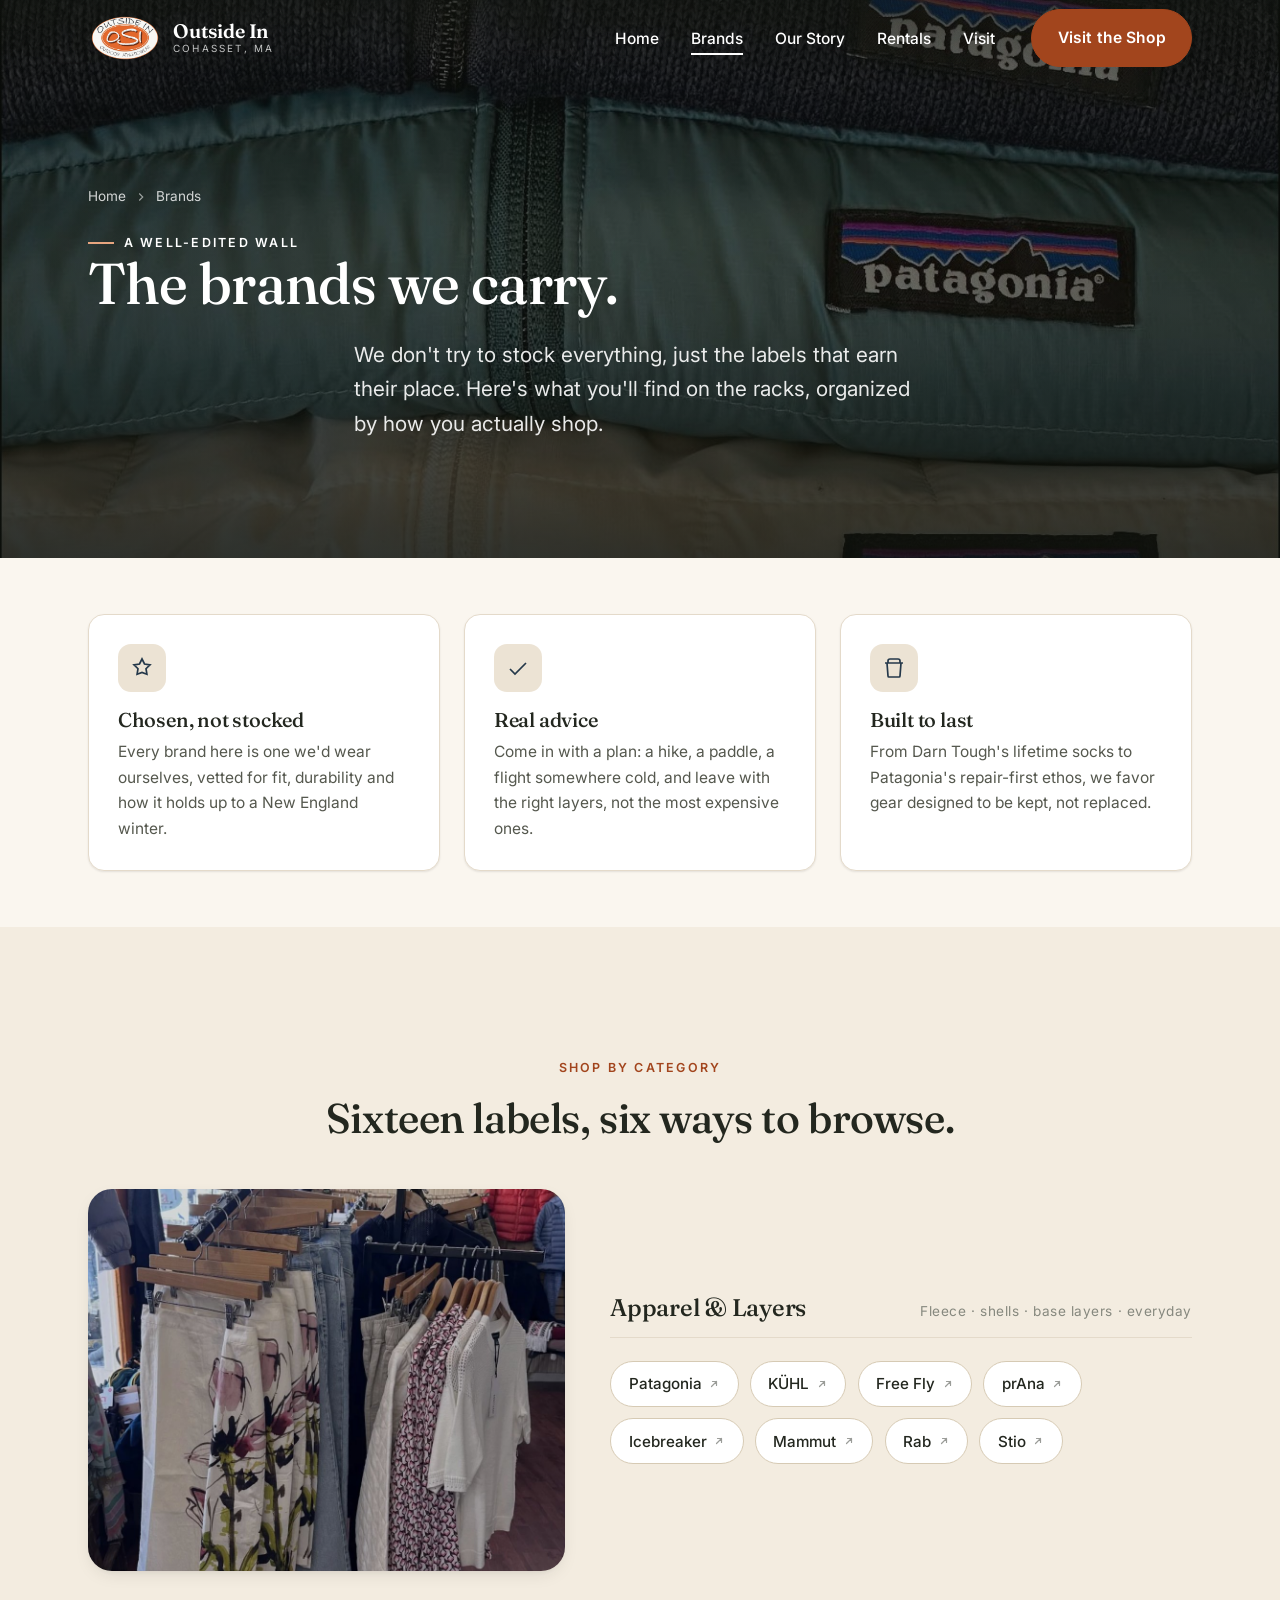
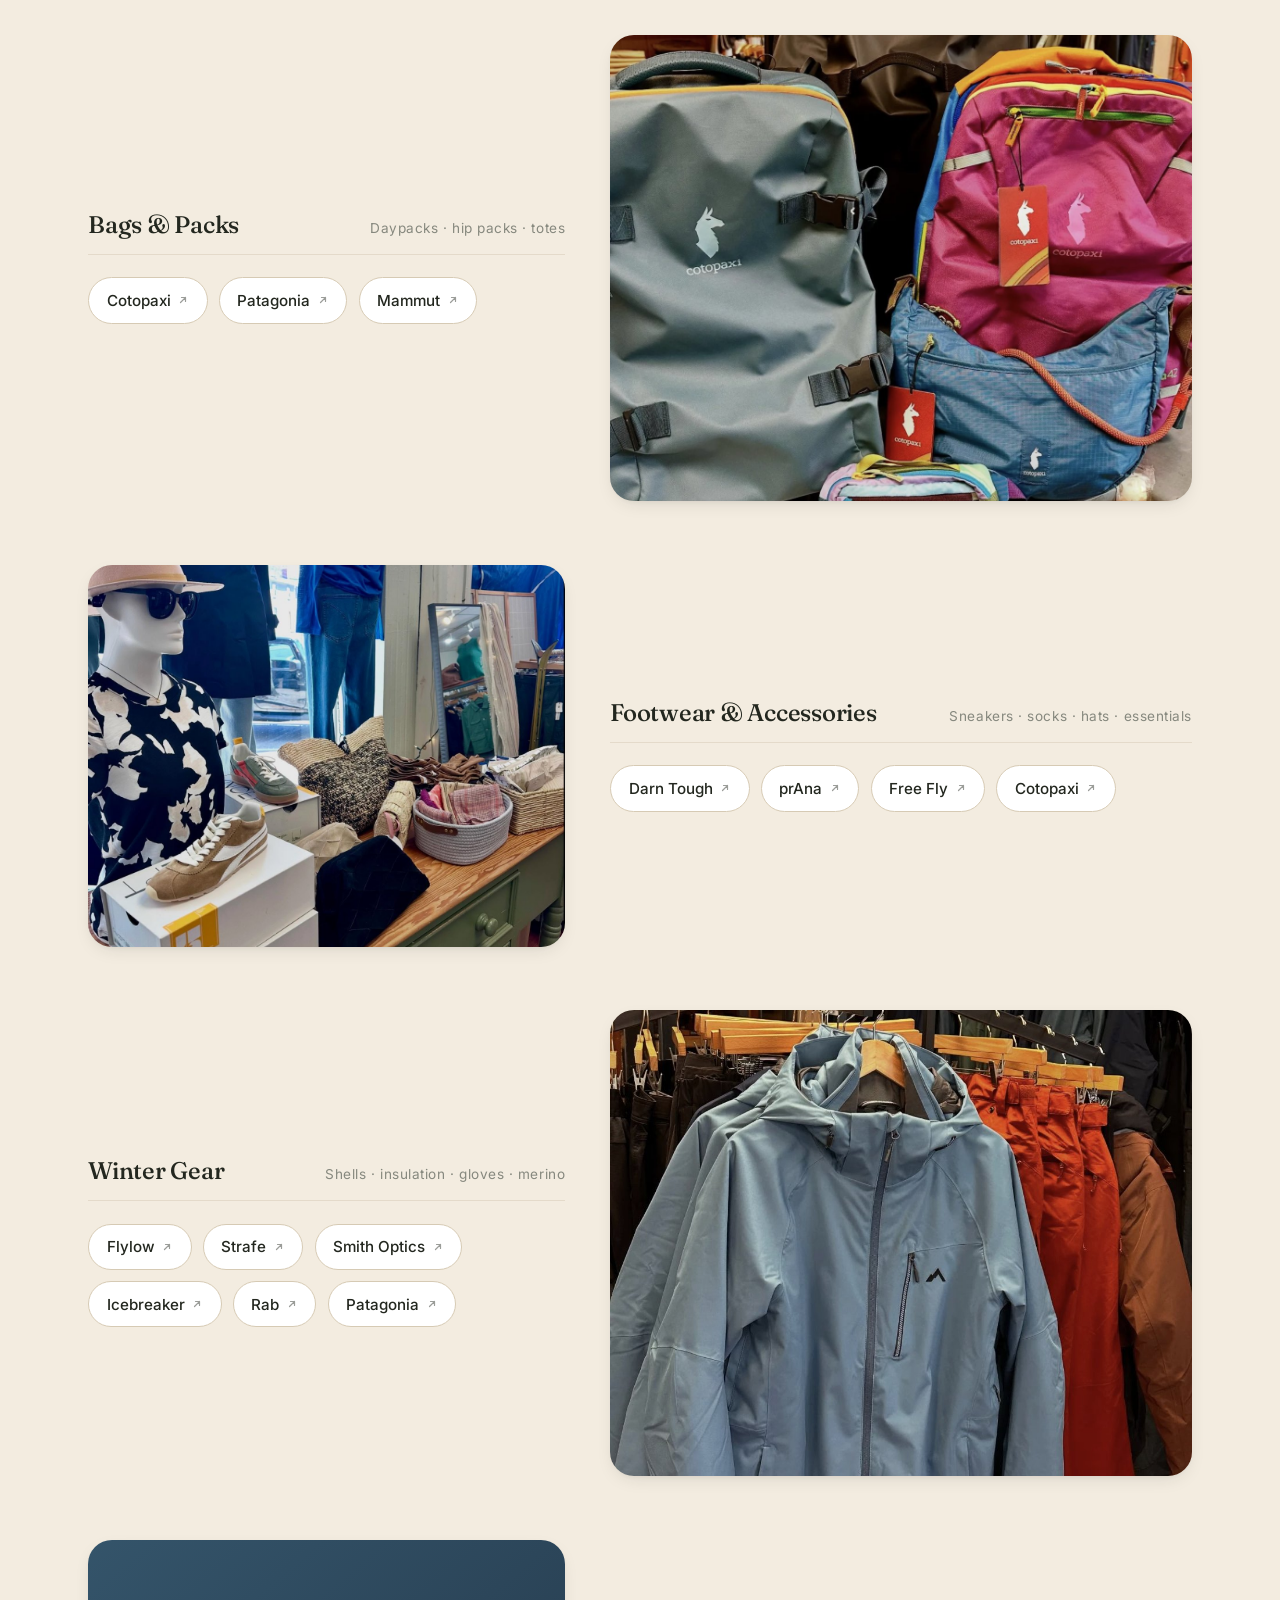
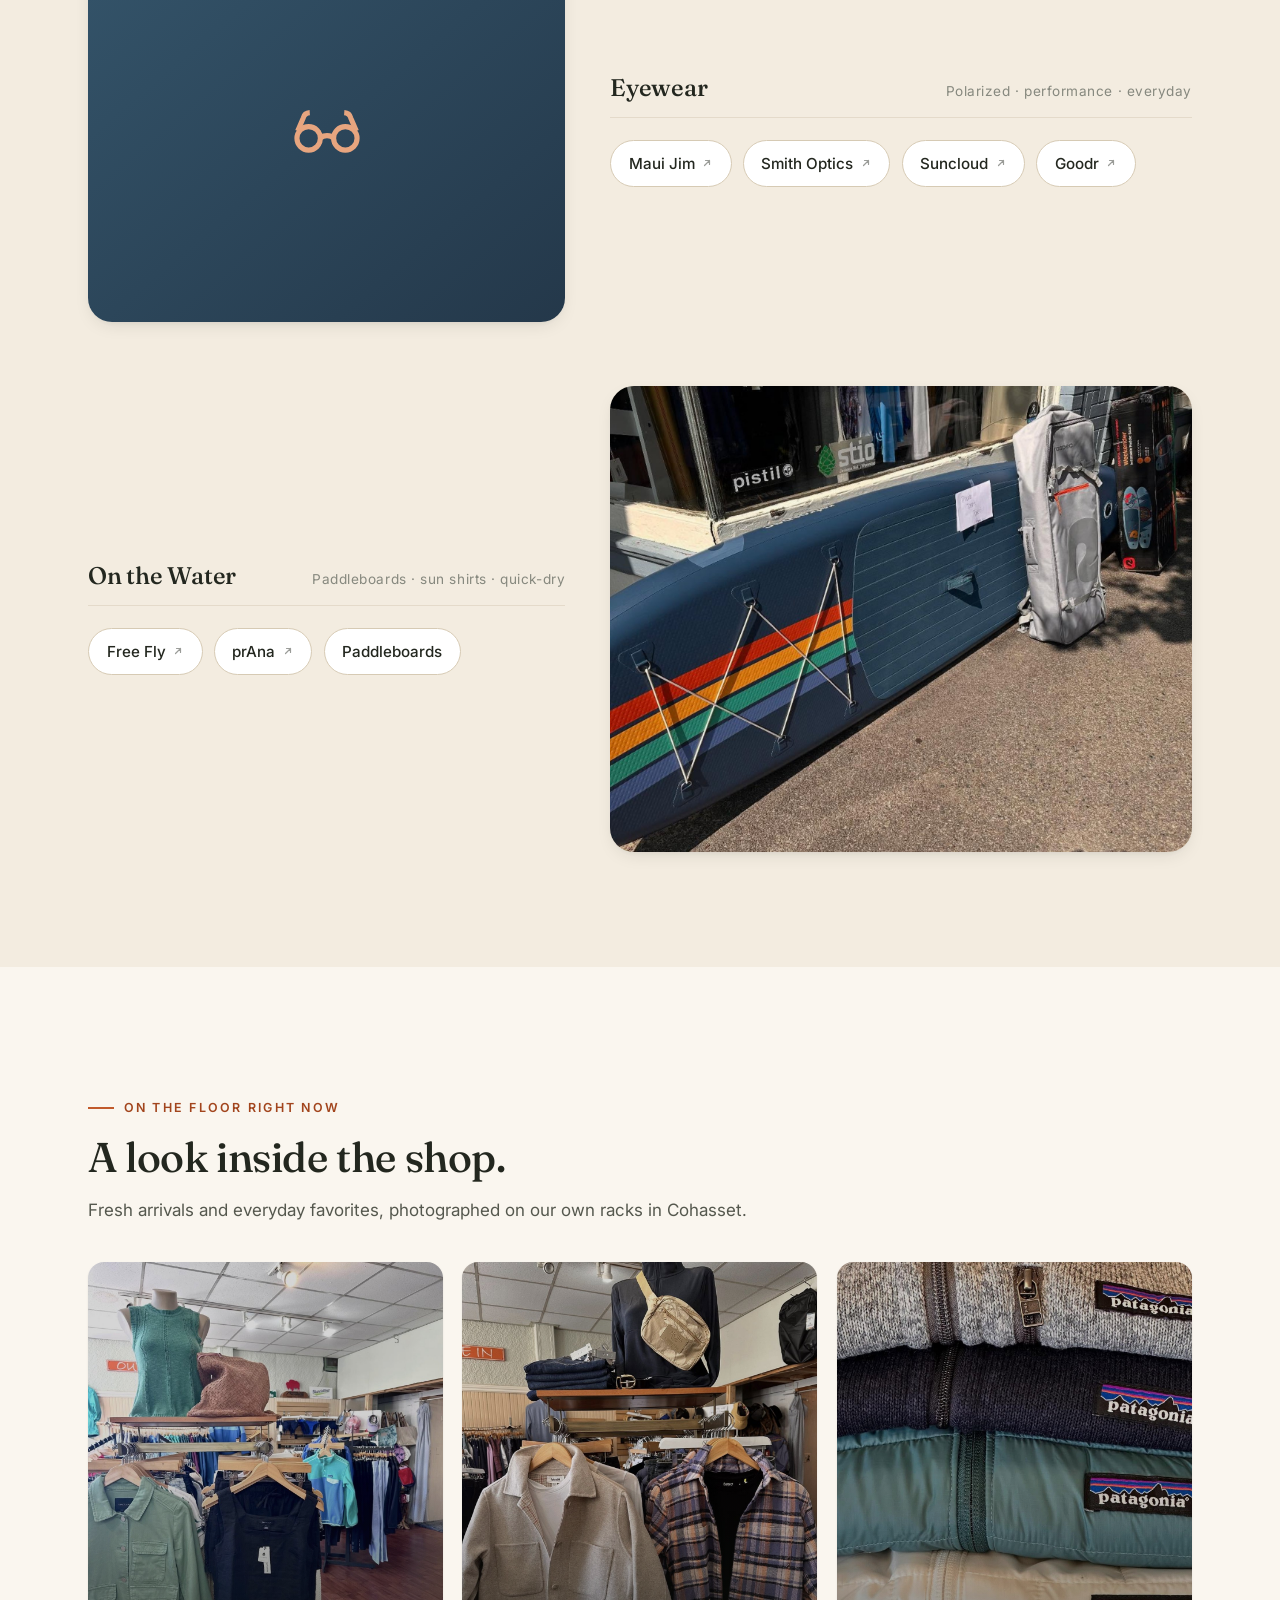
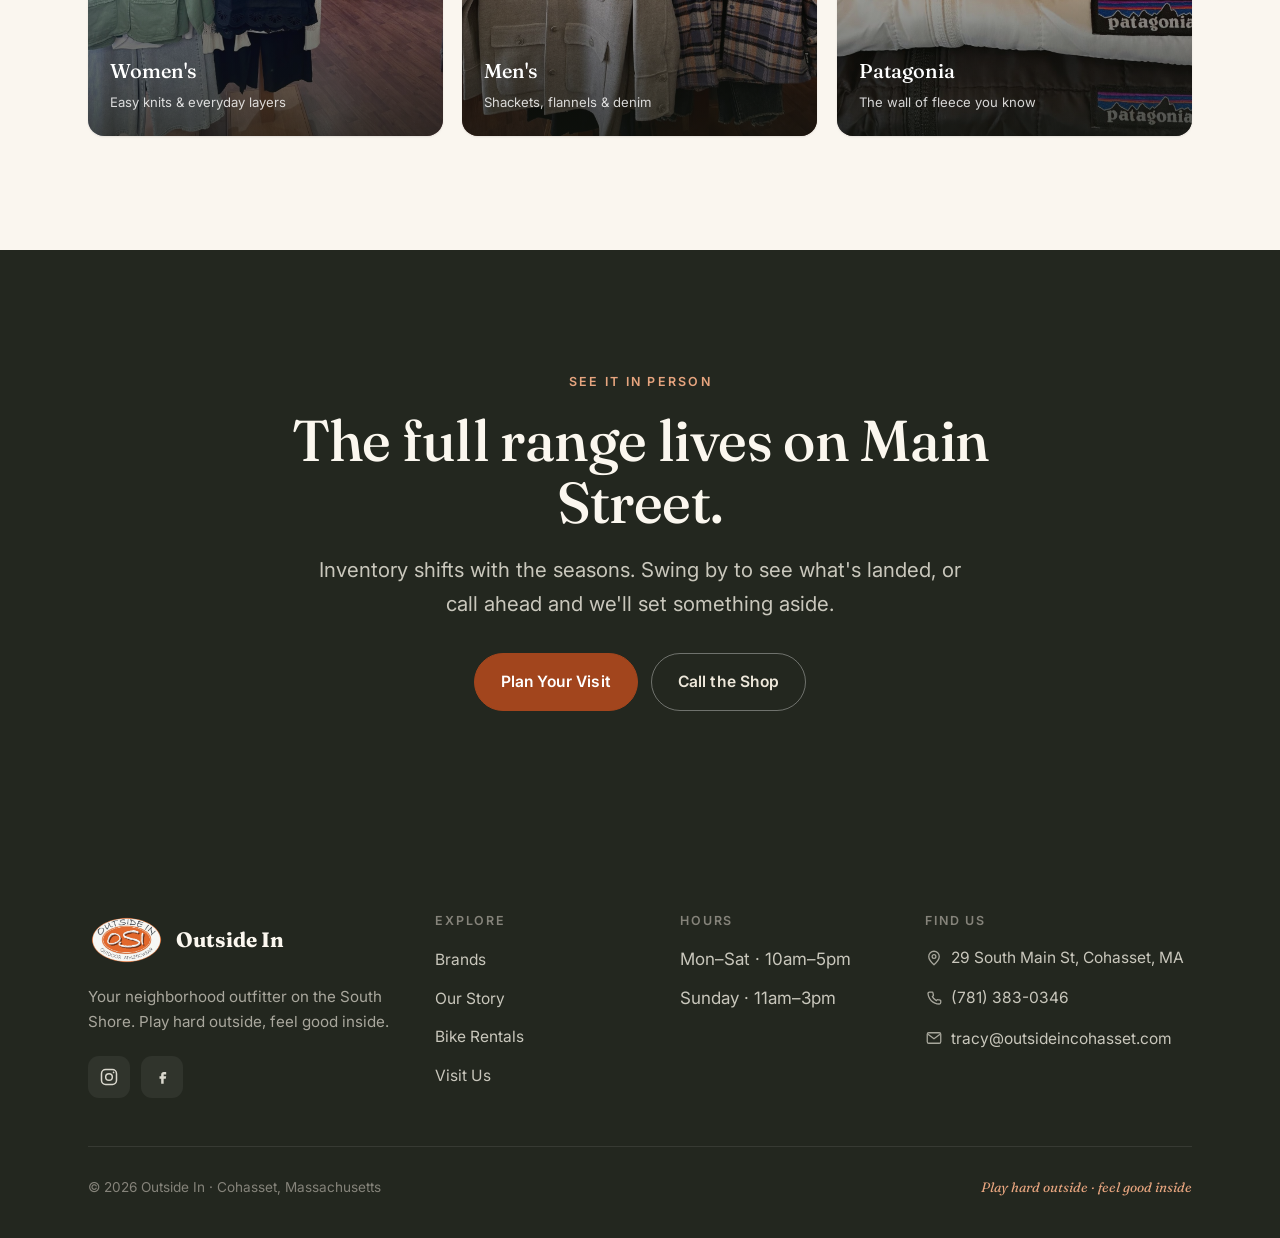
==== commit cc2cf6b6: "Add Stio (apparel) and Strafe (winter) to Brands Co-Authored-By: Claude Opus 4.8 <noreply@anthropic." ====
--- a/brands.html
+++ b/brands.html
@@ -98,7 +98,7 @@
       <div class="container">
         <div class="sec-head center" data-reveal style="margin-bottom:3rem">
           <p class="eyebrow center" style="justify-content:center">Shop by category</p>
-          <h2 class="h-2">Fourteen labels, six ways to browse.</h2>
+          <h2 class="h-2">Sixteen labels, six ways to browse.</h2>
         </div>
 
         <div class="brand-cats">
@@ -112,7 +112,7 @@
                 <span>Fleece · shells · base layers · everyday</span>
               </div>
               <div class="chips">
-                <a class="chip" href="https://www.patagonia.com" target="_blank" rel="noopener">Patagonia</a><a class="chip" href="https://www.kuhl.com" target="_blank" rel="noopener">KÜHL</a><a class="chip" href="https://www.freeflyapparel.com" target="_blank" rel="noopener">Free Fly</a><a class="chip" href="https://www.prana.com" target="_blank" rel="noopener">prAna</a><a class="chip" href="https://www.icebreaker.com" target="_blank" rel="noopener">Icebreaker</a><a class="chip" href="https://www.mammut.com" target="_blank" rel="noopener">Mammut</a><a class="chip" href="https://rab.equipment" target="_blank" rel="noopener">Rab</a>
+                <a class="chip" href="https://www.patagonia.com" target="_blank" rel="noopener">Patagonia</a><a class="chip" href="https://www.kuhl.com" target="_blank" rel="noopener">KÜHL</a><a class="chip" href="https://www.freeflyapparel.com" target="_blank" rel="noopener">Free Fly</a><a class="chip" href="https://www.prana.com" target="_blank" rel="noopener">prAna</a><a class="chip" href="https://www.icebreaker.com" target="_blank" rel="noopener">Icebreaker</a><a class="chip" href="https://www.mammut.com" target="_blank" rel="noopener">Mammut</a><a class="chip" href="https://rab.equipment" target="_blank" rel="noopener">Rab</a><a class="chip" href="https://www.stio.com" target="_blank" rel="noopener">Stio</a>
               </div>
             </div>
           </div>
@@ -157,7 +157,7 @@
                 <span>Shells · insulation · gloves · merino</span>
               </div>
               <div class="chips">
-                <a class="chip" href="https://flylowgear.com" target="_blank" rel="noopener">Flylow</a><a class="chip" href="https://www.smithoptics.com" target="_blank" rel="noopener">Smith Optics</a><a class="chip" href="https://www.icebreaker.com" target="_blank" rel="noopener">Icebreaker</a><a class="chip" href="https://rab.equipment" target="_blank" rel="noopener">Rab</a><a class="chip" href="https://www.patagonia.com" target="_blank" rel="noopener">Patagonia</a>
+                <a class="chip" href="https://flylowgear.com" target="_blank" rel="noopener">Flylow</a><a class="chip" href="https://www.strafeouterwear.com" target="_blank" rel="noopener">Strafe</a><a class="chip" href="https://www.smithoptics.com" target="_blank" rel="noopener">Smith Optics</a><a class="chip" href="https://www.icebreaker.com" target="_blank" rel="noopener">Icebreaker</a><a class="chip" href="https://rab.equipment" target="_blank" rel="noopener">Rab</a><a class="chip" href="https://www.patagonia.com" target="_blank" rel="noopener">Patagonia</a>
               </div>
             </div>
           </div>
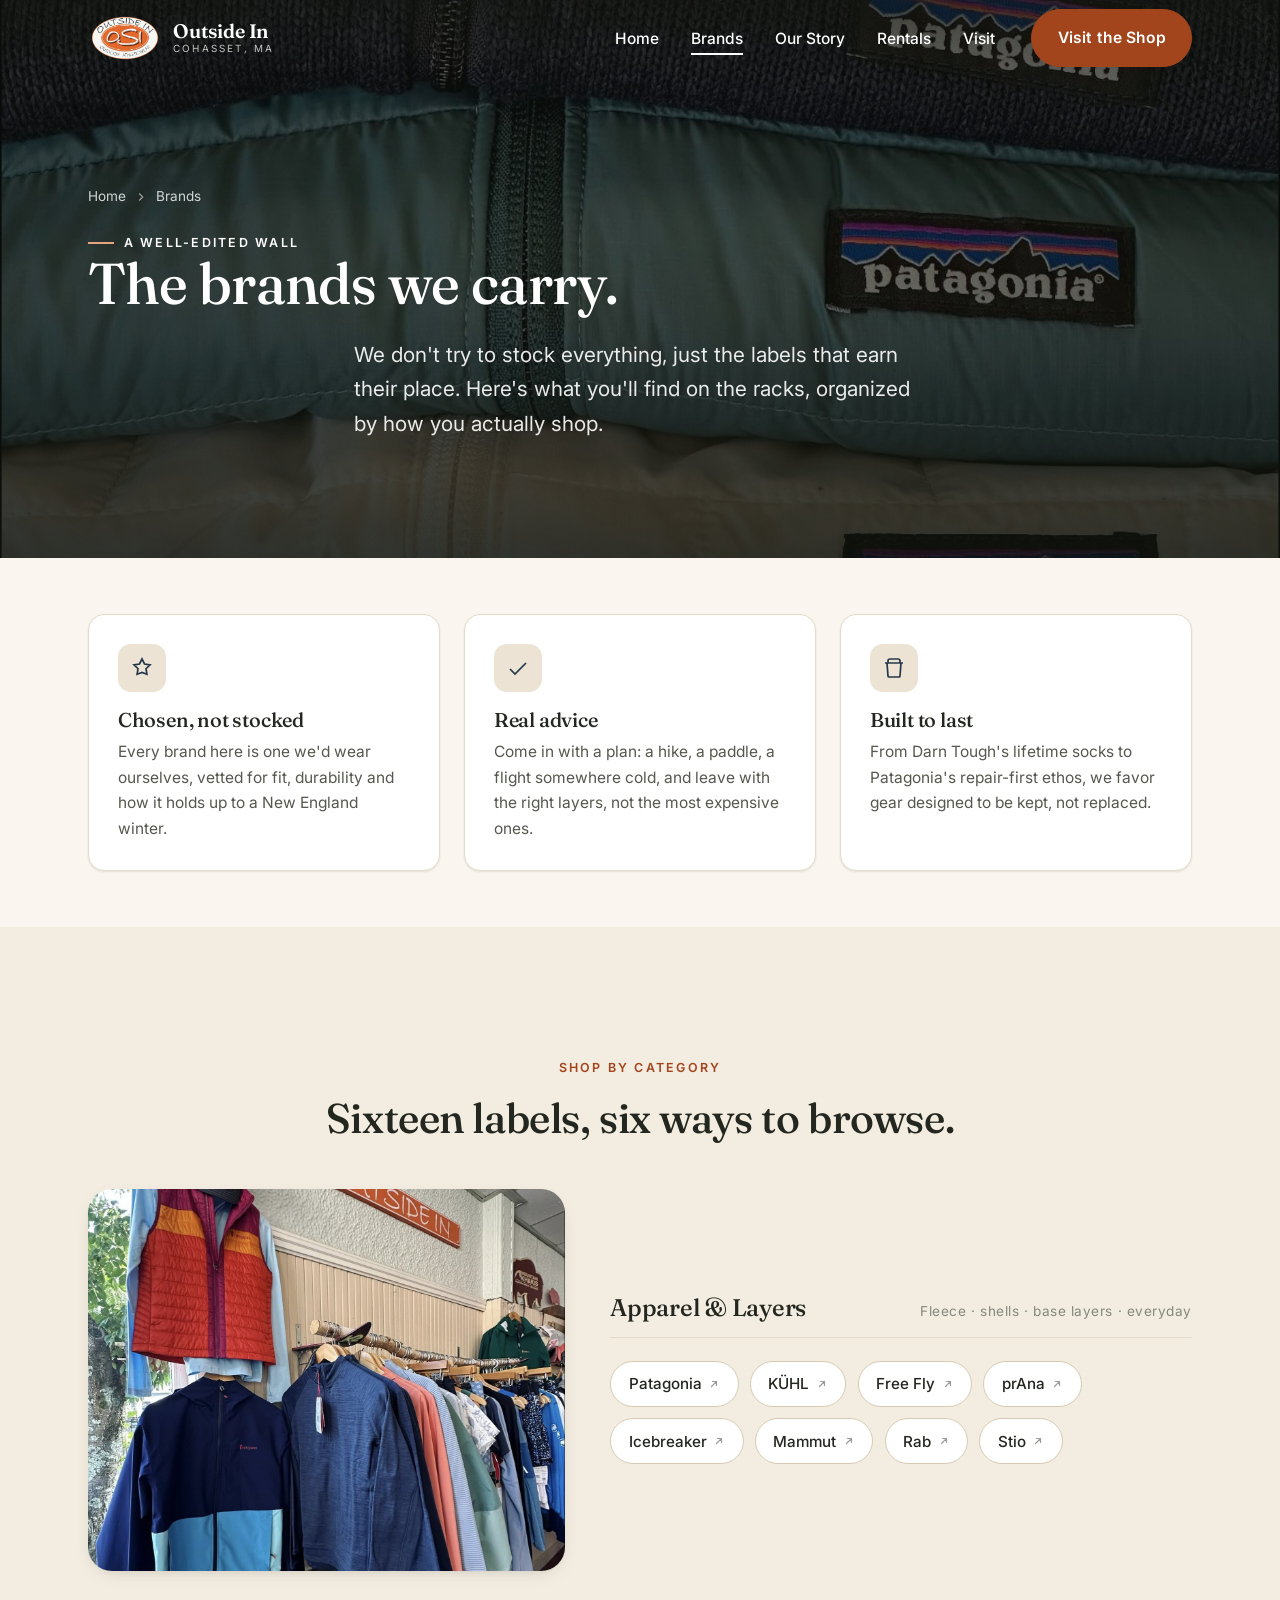
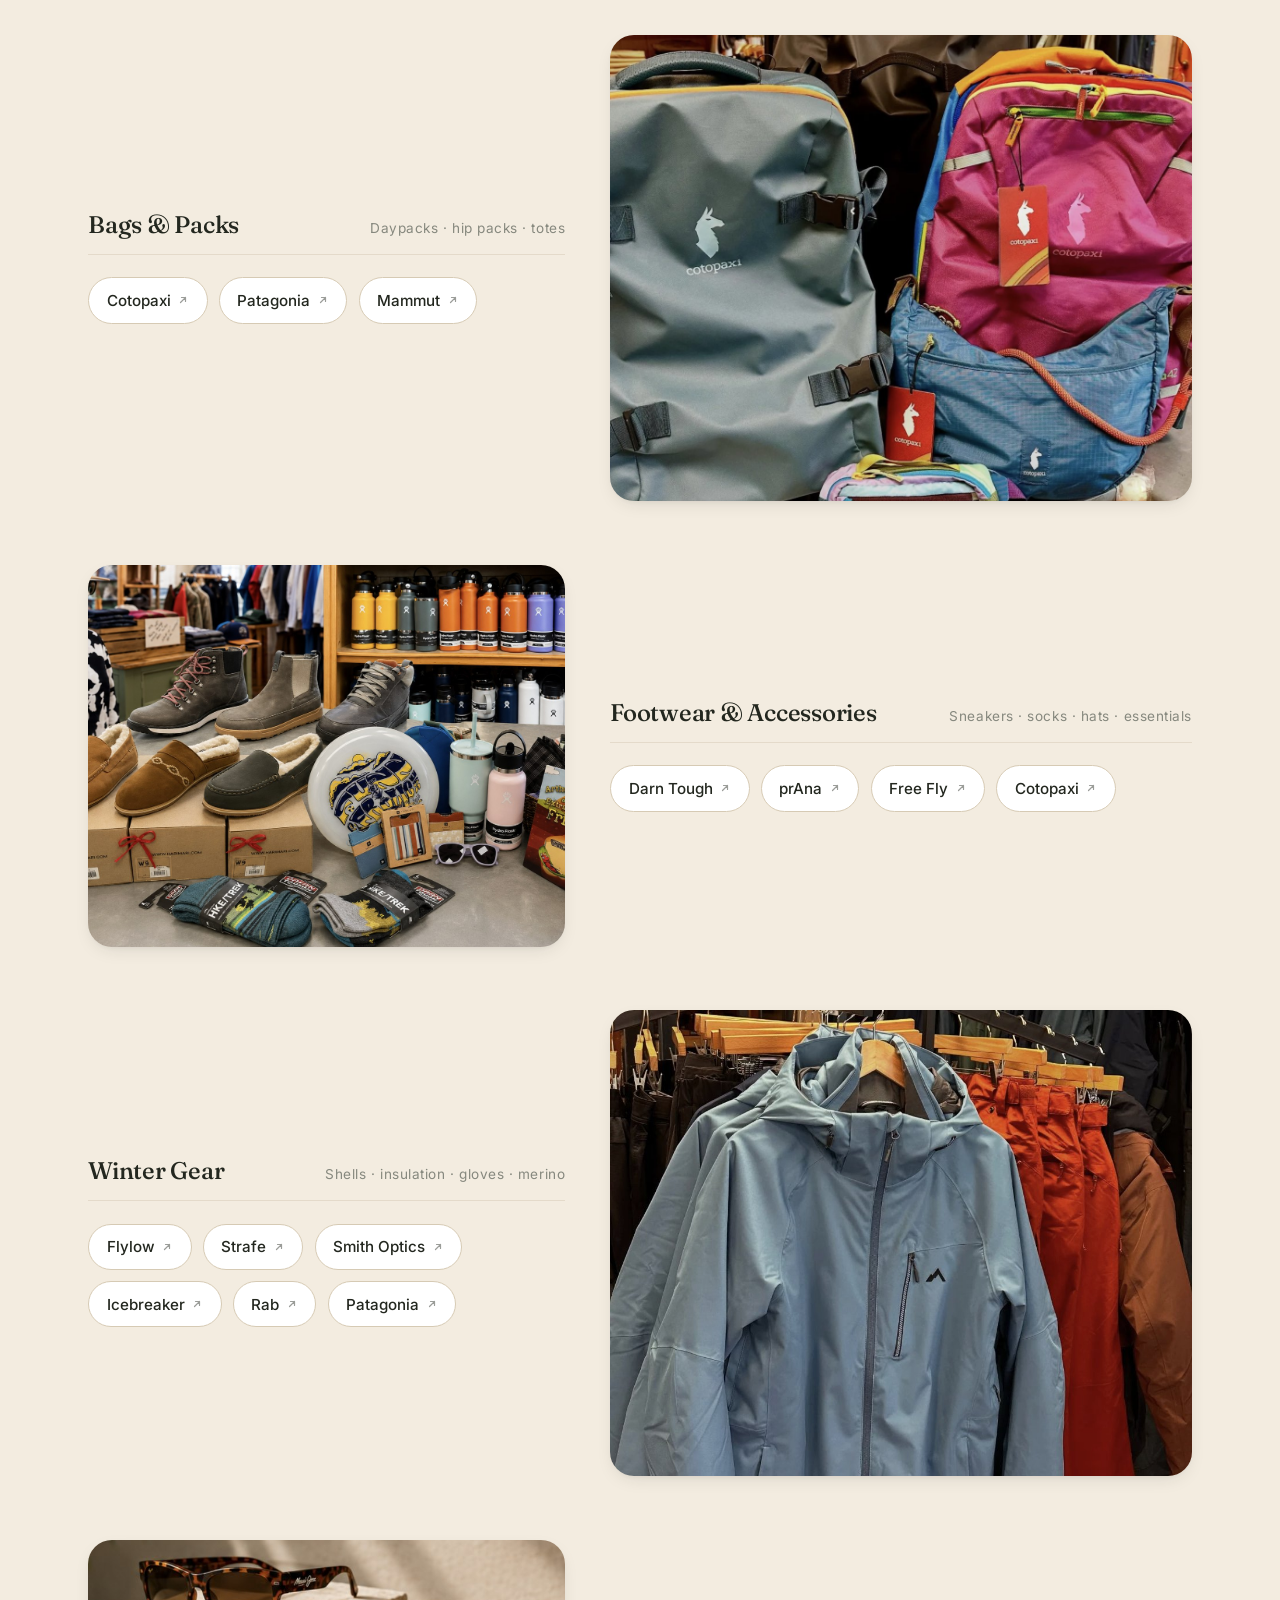
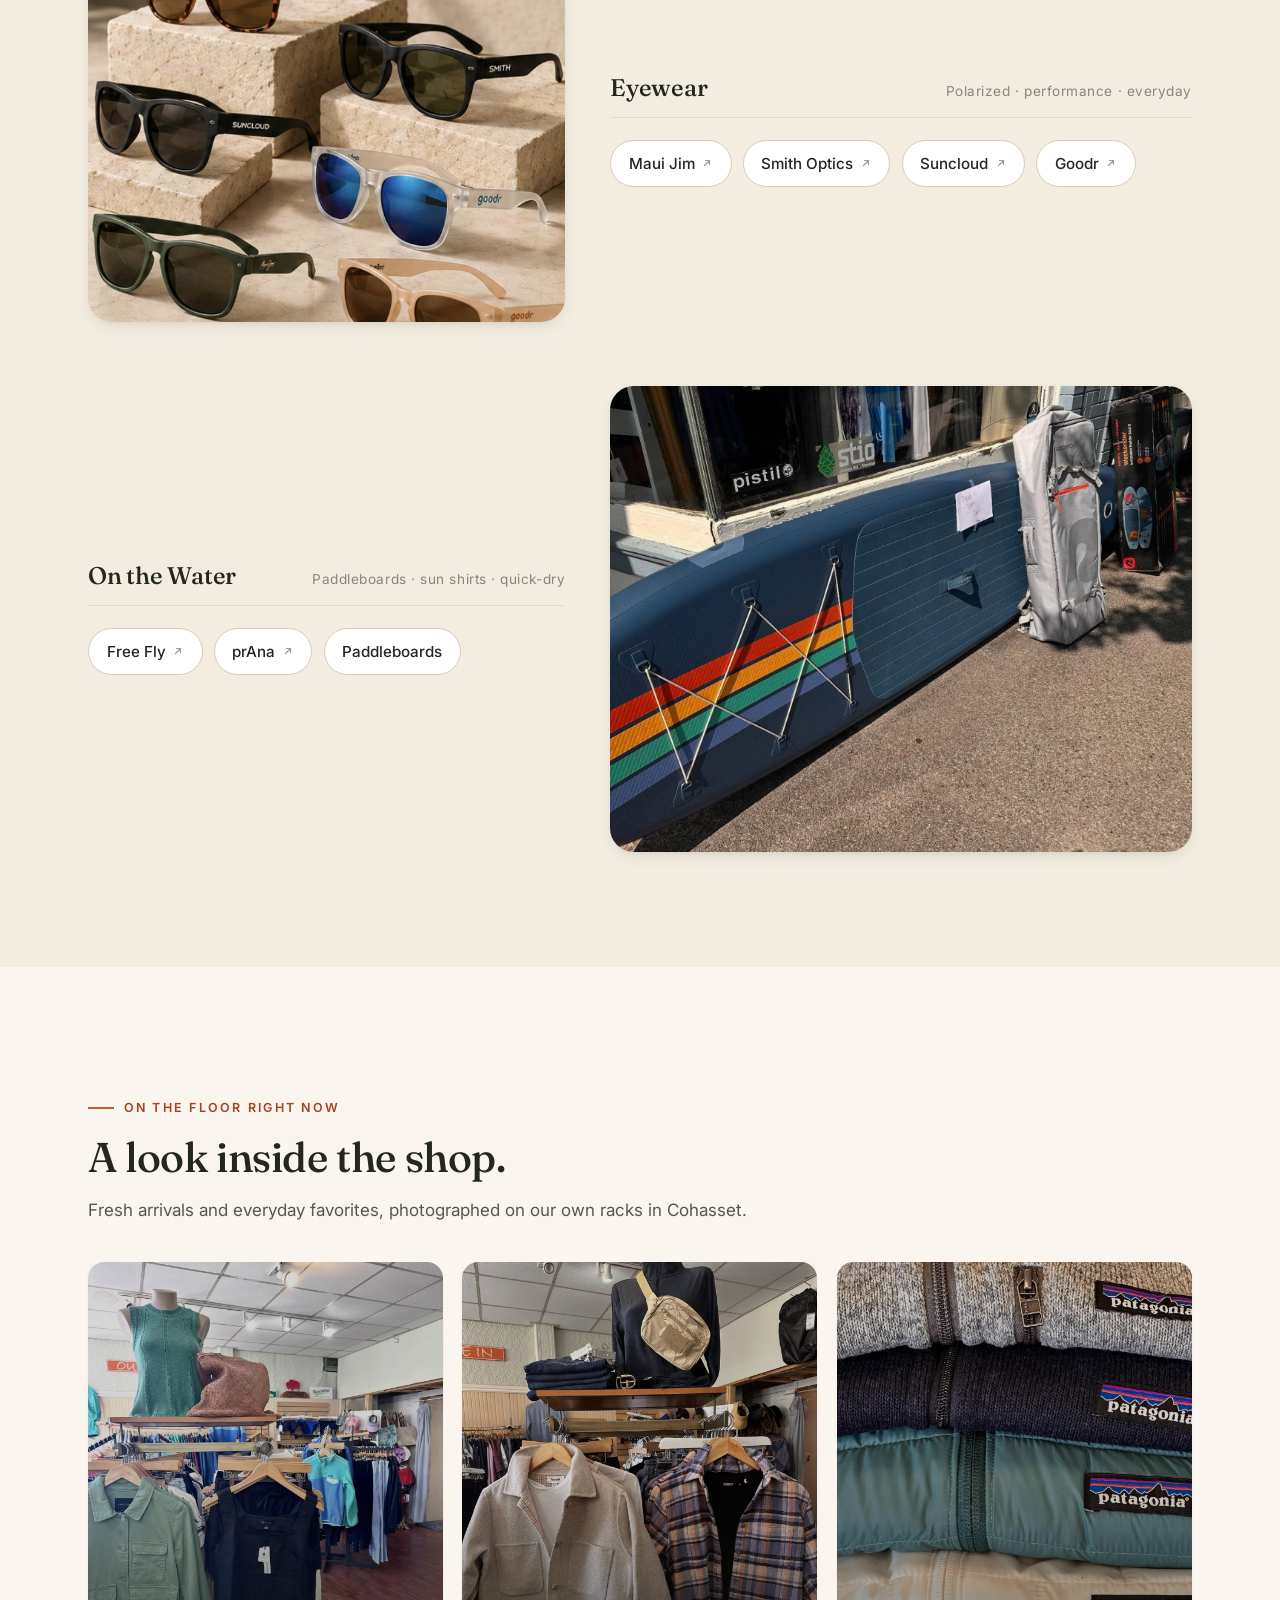
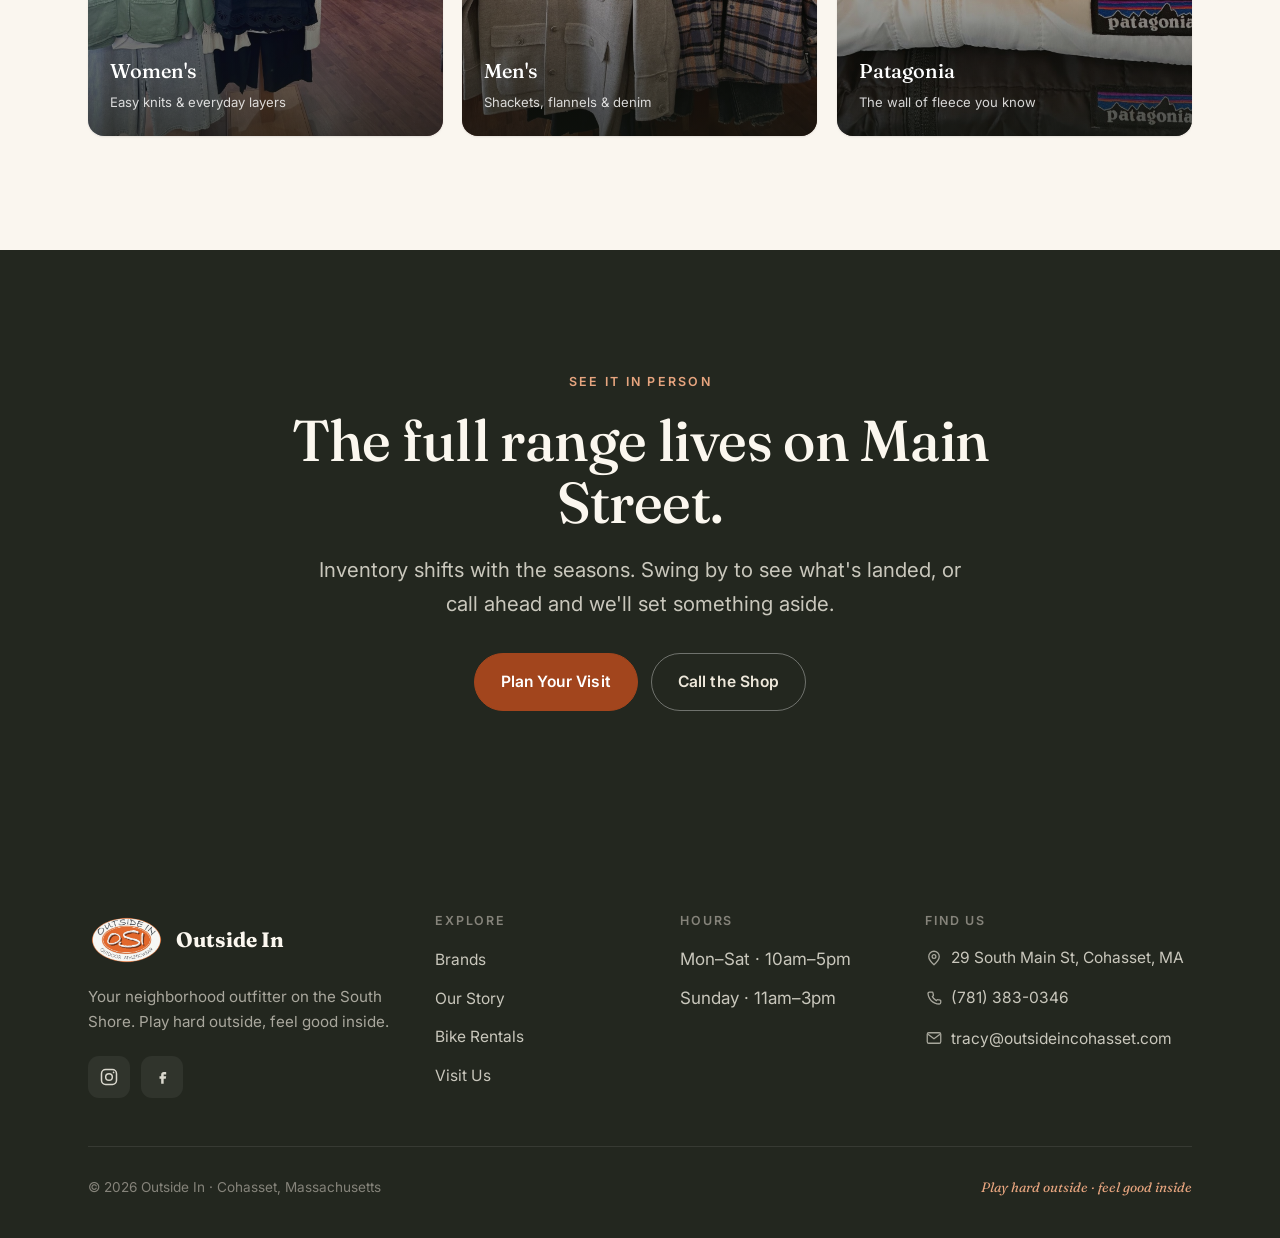
==== commit f5b3b71d: "Update Brands category photos: eyewear lineup, apparel, footwear - Eyewear now uses the Maui Jim/Smi" ====
--- a/brands.html
+++ b/brands.html
@@ -104,7 +104,7 @@
         <div class="brand-cats">
           <div class="bcat" id="apparel" data-reveal>
             <div class="bcat__media">
-              <img src="assets/img/apparel-rack.jpg" alt="Racks of clothing beneath the Outside In sign inside the shop" loading="lazy" width="996" height="1268" />
+              <img src="assets/img/apparel-layers.jpg" alt="A Cotopaxi puffer vest and jackets displayed beneath the Outside In sign" loading="lazy" width="1400" height="1547" />
             </div>
             <div class="bcat__info">
               <div class="brand-cat__head">
@@ -134,7 +134,7 @@
 
           <div class="bcat" id="footwear" data-reveal>
             <div class="bcat__media">
-              <img src="assets/img/sneakers-accessories.jpg" alt="Sneakers, a felt hat and woven accessories on a store display table" loading="lazy" />
+              <img src="assets/img/footwear-accessories.jpg" alt="Boots, slippers, Hydro Flask bottles, Darn Tough socks and accessories on a display table" loading="lazy" width="1500" height="981" />
             </div>
             <div class="bcat__info">
               <div class="brand-cat__head">
@@ -163,8 +163,8 @@
           </div>
 
           <div class="bcat" id="eyewear" data-reveal>
-            <div class="bcat__media bcat__media--plain">
-              <svg viewBox="0 0 24 24" fill="none" stroke="currentColor" stroke-width="1.4" aria-hidden="true"><circle cx="7" cy="14" r="3.2"/><circle cx="17" cy="14" r="3.2"/><path d="M10.2 14c.6-1 3-1 3.6 0M4 12l1.5-3.5A2 2 0 0 1 7.3 7M20 12l-1.5-3.5A2 2 0 0 0 16.7 7"/></svg>
+            <div class="bcat__media">
+              <img src="assets/img/eyewear-lineup.jpg" alt="Maui Jim, Smith, Suncloud and Goodr sunglasses arranged on stone blocks" loading="lazy" width="712" height="778" />
             </div>
             <div class="bcat__info">
               <div class="brand-cat__head">
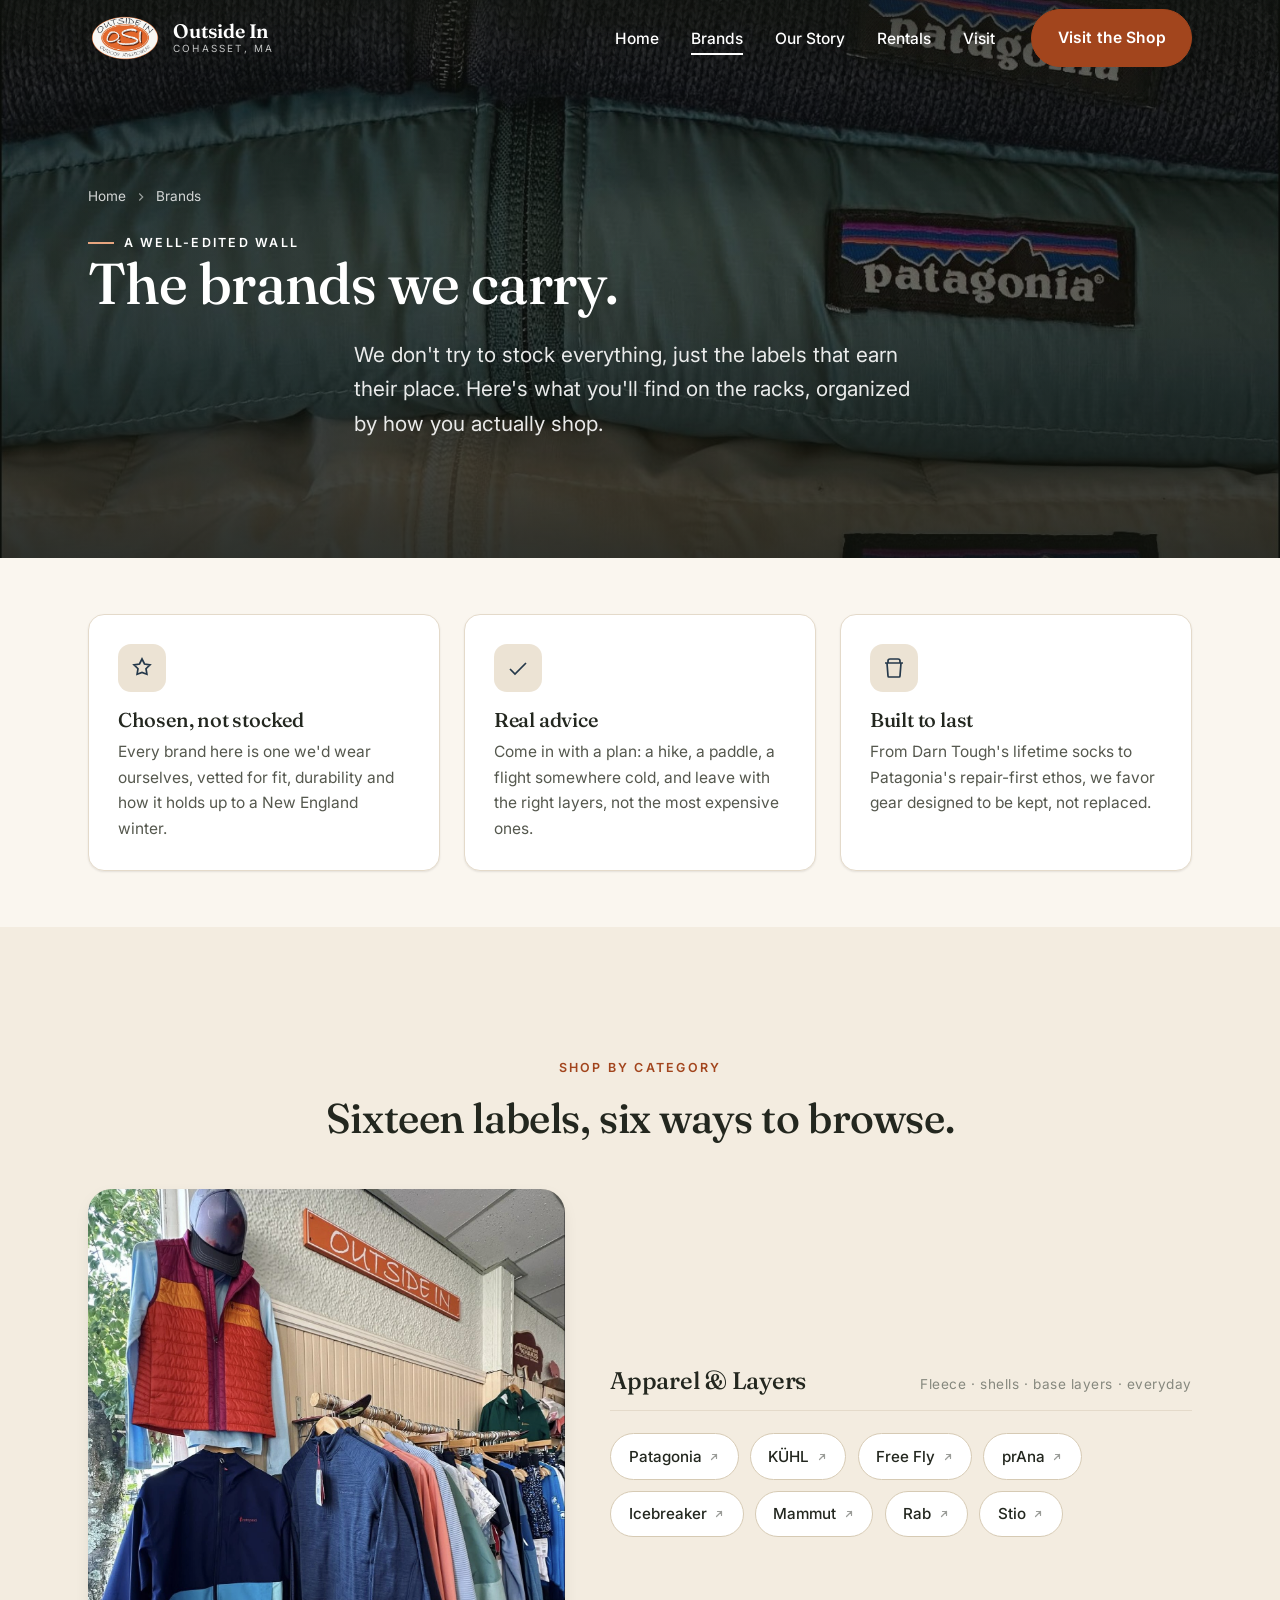
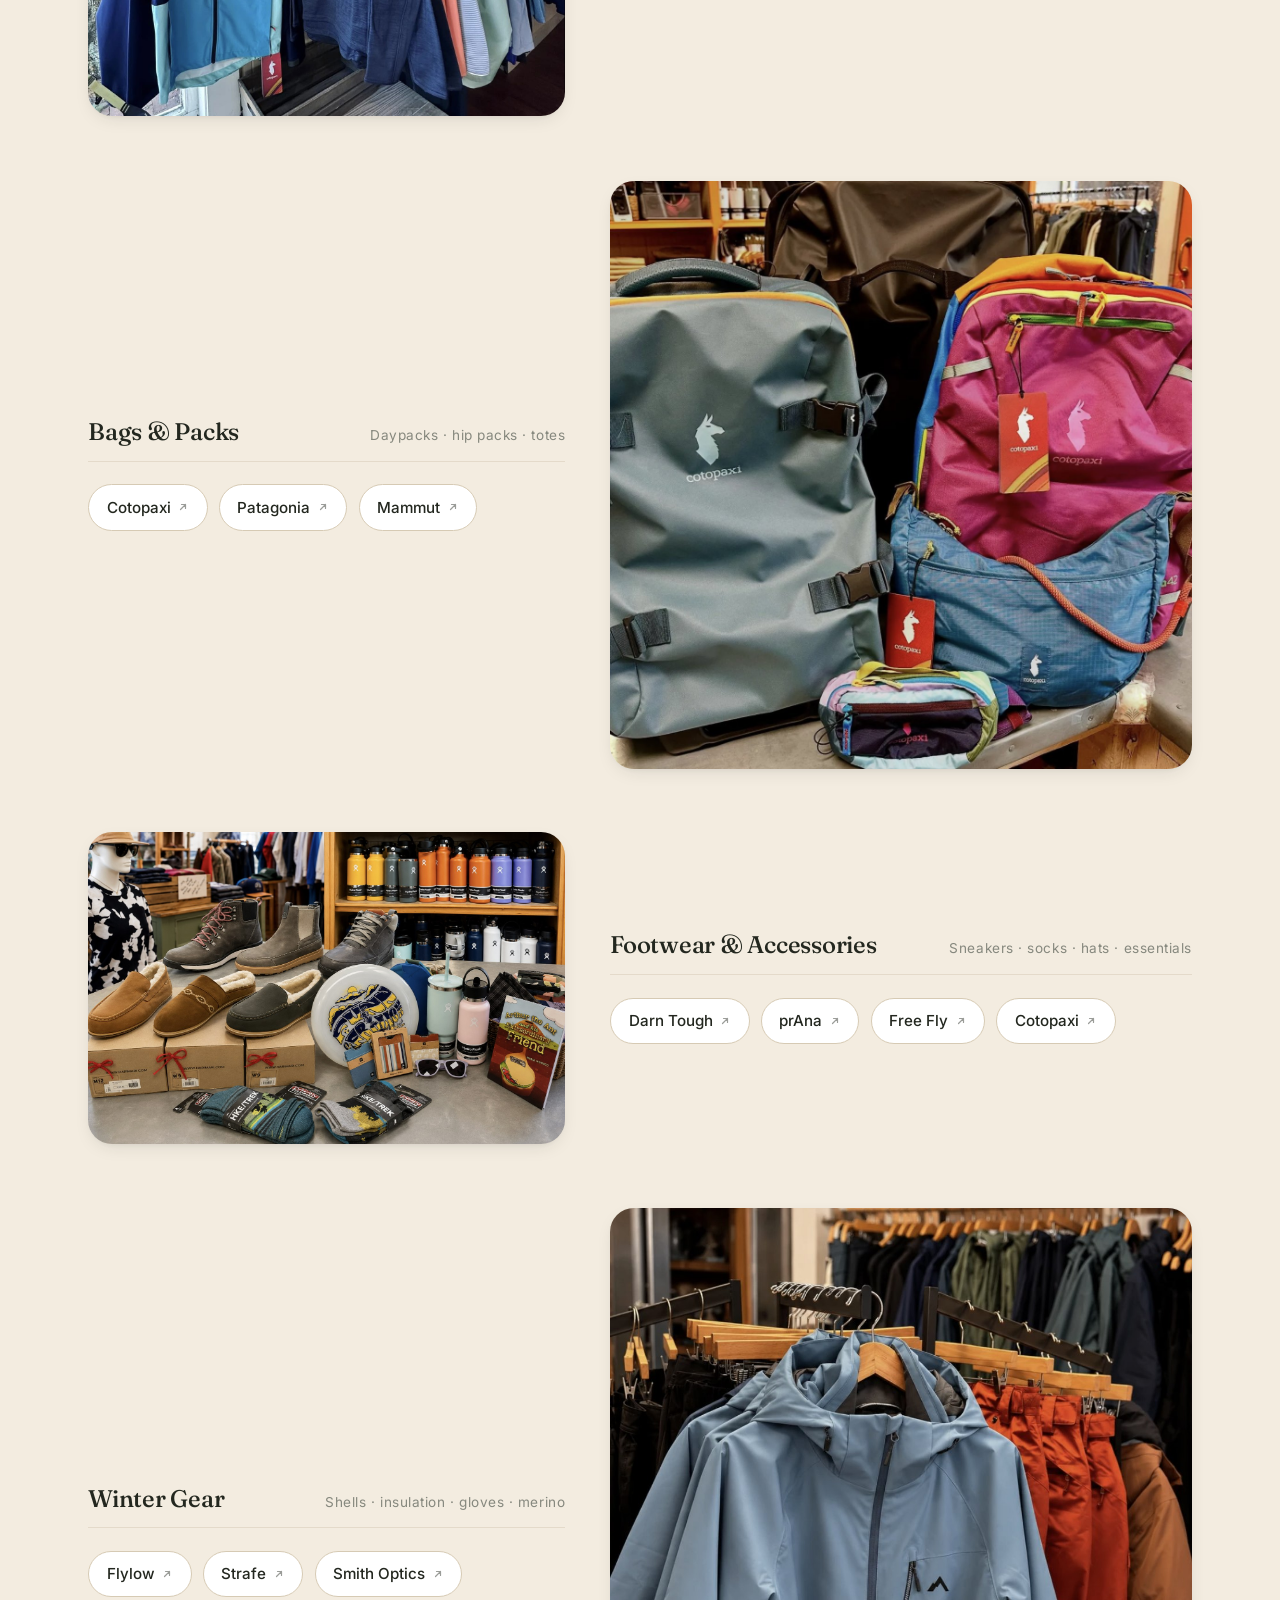
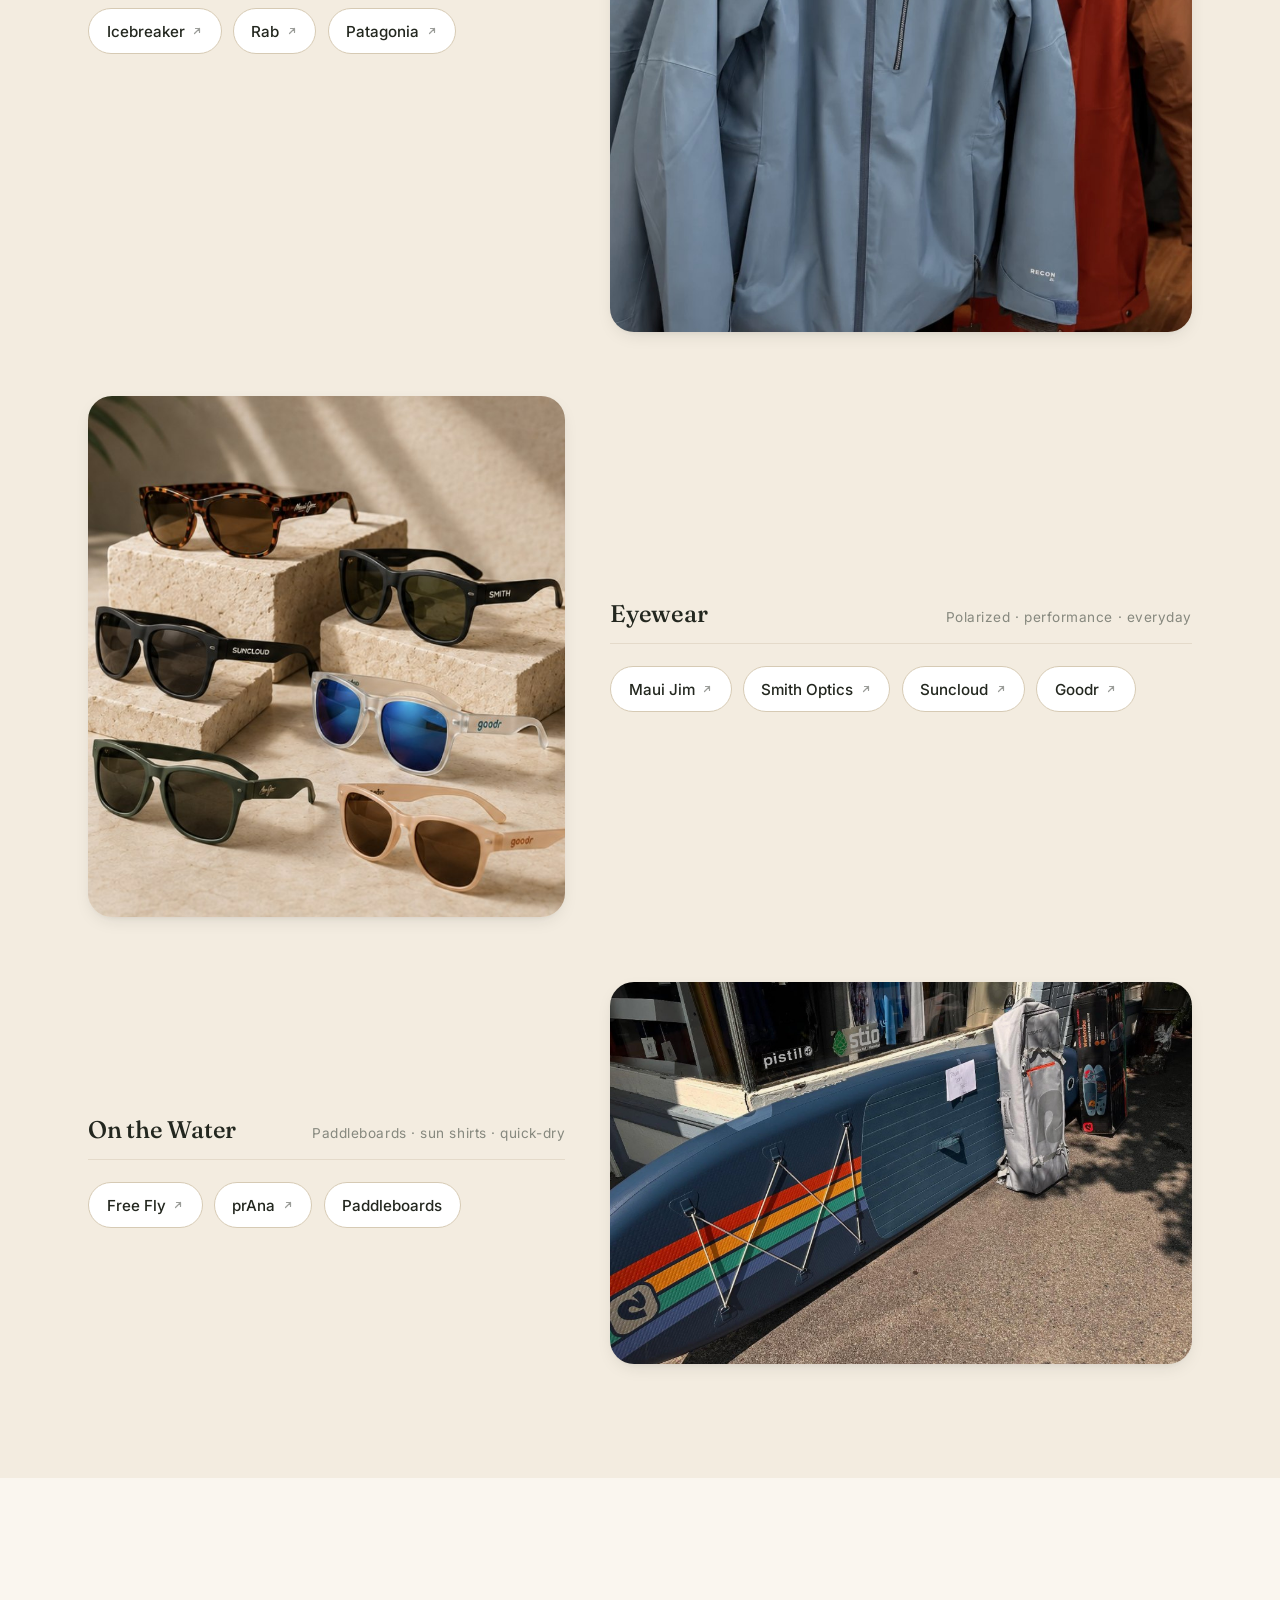
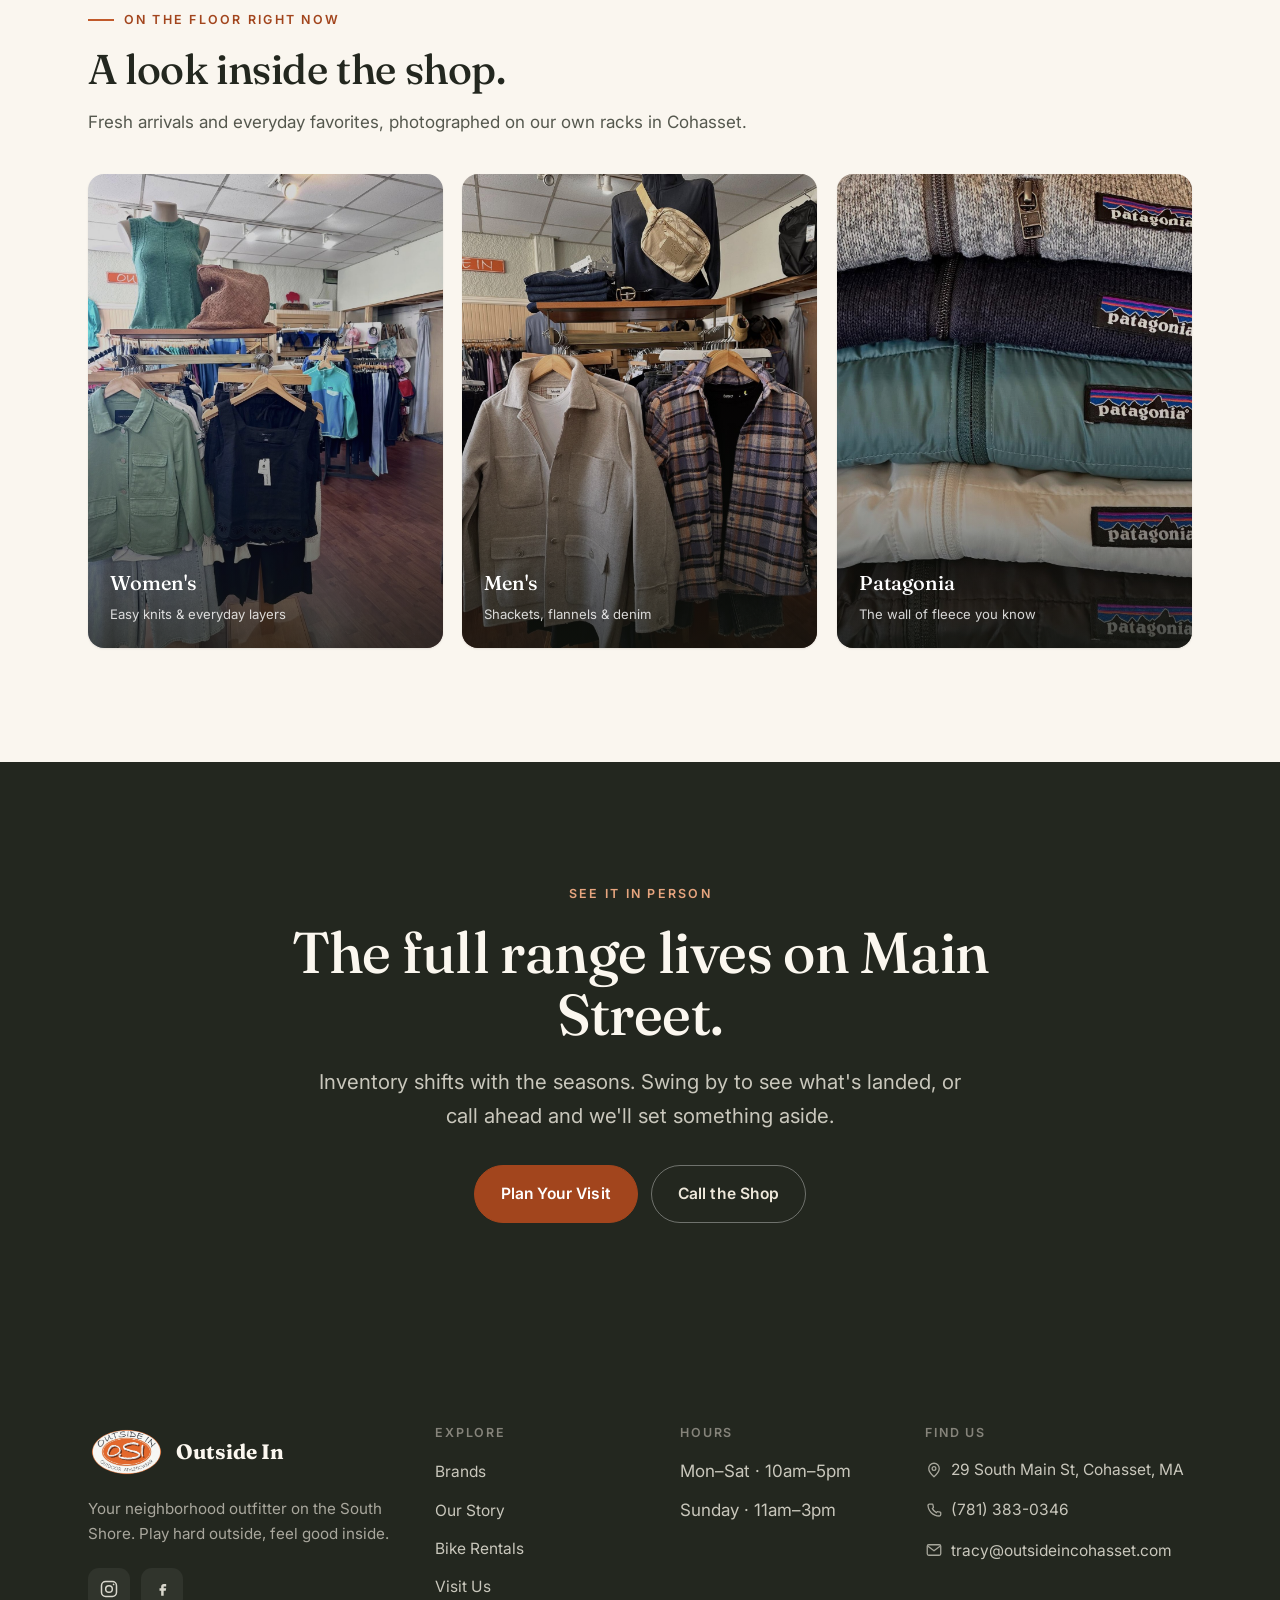
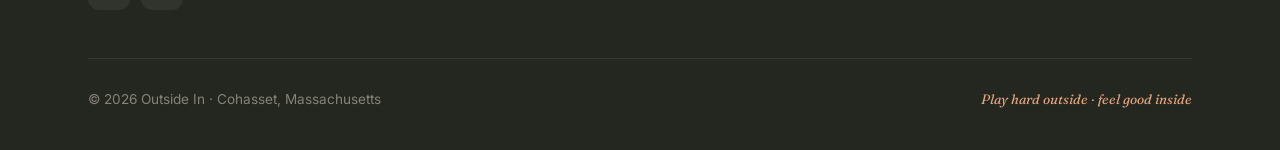
==== commit df6f7cfe: "Show Brands category photos uncropped; new Strafe winter image - Category media now uses natural ima" ====
--- a/brands.html
+++ b/brands.html
@@ -149,7 +149,7 @@
 
           <div class="bcat" id="winter" data-reveal>
             <div class="bcat__media">
-              <img src="assets/img/winter-jacket.jpg" alt="A blue insulated shell jacket on a rack beside orange snow pants" loading="lazy" width="1004" height="1266" />
+              <img src="assets/img/winter-jacket.jpg" alt="A blue Strafe RECON insulated shell jacket on a rack beside orange snow pants" loading="lazy" width="1008" height="1254" />
             </div>
             <div class="bcat__info">
               <div class="brand-cat__head">
--- a/assets/css/styles.css
+++ b/assets/css/styles.css
@@ -563,9 +563,10 @@
 .bcat:nth-child(even) .bcat__media { order: 2; }
 .bcat__media {
   position: relative; border-radius: var(--radius-lg); overflow: hidden;
-  aspect-ratio: 5 / 4; box-shadow: var(--shadow-md); background: var(--stone);
-}
-.bcat__media img { width: 100%; height: 100%; object-fit: cover; transition: transform .9s var(--ease-out); }
+  box-shadow: var(--shadow-md); background: var(--stone);
+  align-self: center;
+}
+.bcat__media img { width: 100%; height: auto; display: block; transition: transform .9s var(--ease-out); }
 .bcat:hover .bcat__media img { transform: scale(1.04); }
 .bcat__media--plain { display: grid; place-items: center; background: linear-gradient(140deg, var(--harbor), var(--harbor-ink)); color: var(--ember-soft); }
 .bcat__media--plain svg { width: 88px; height: 88px; }
@@ -573,7 +574,6 @@
 @media (max-width: 860px) {
   .bcat { grid-template-columns: 1fr; gap: 1.3rem; }
   .bcat:nth-child(even) .bcat__media { order: 0; }
-  .bcat__media { aspect-ratio: 16 / 10; }
 }
 
 /* Feature image card (brands page) */
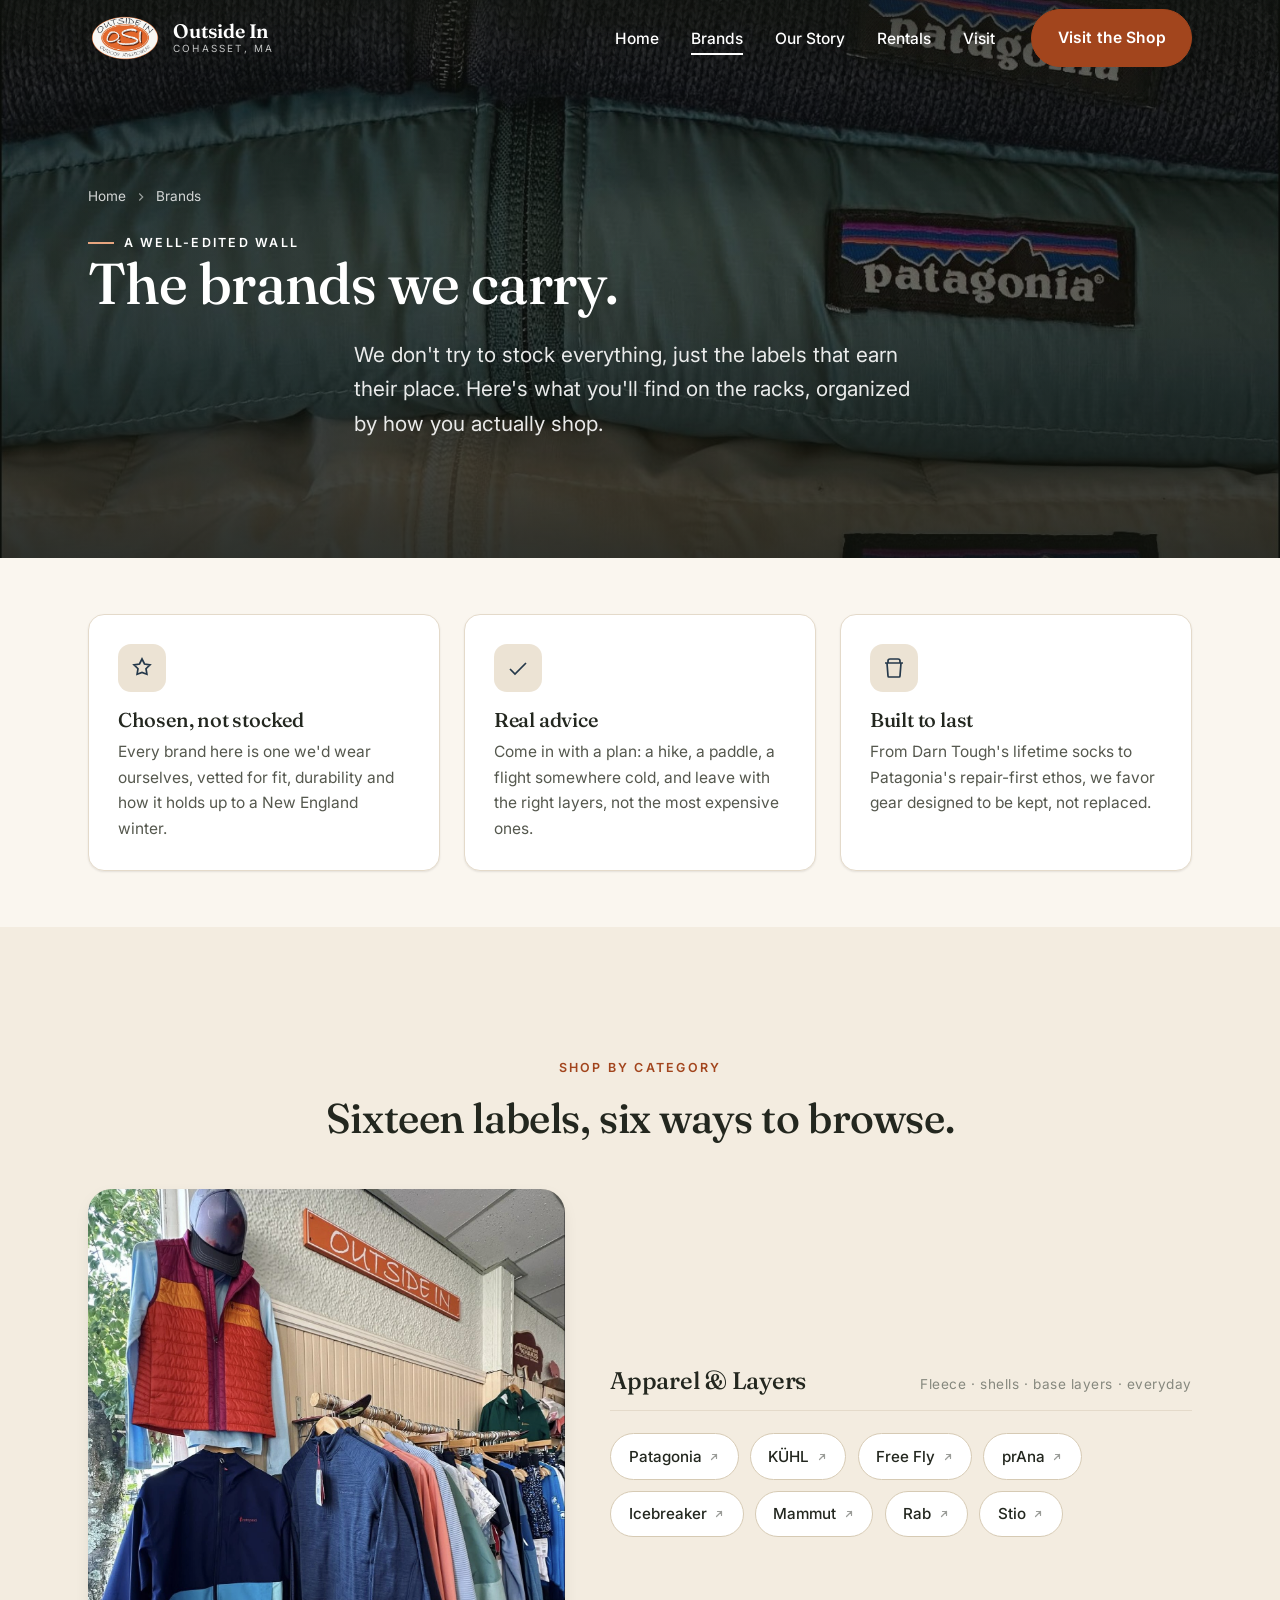
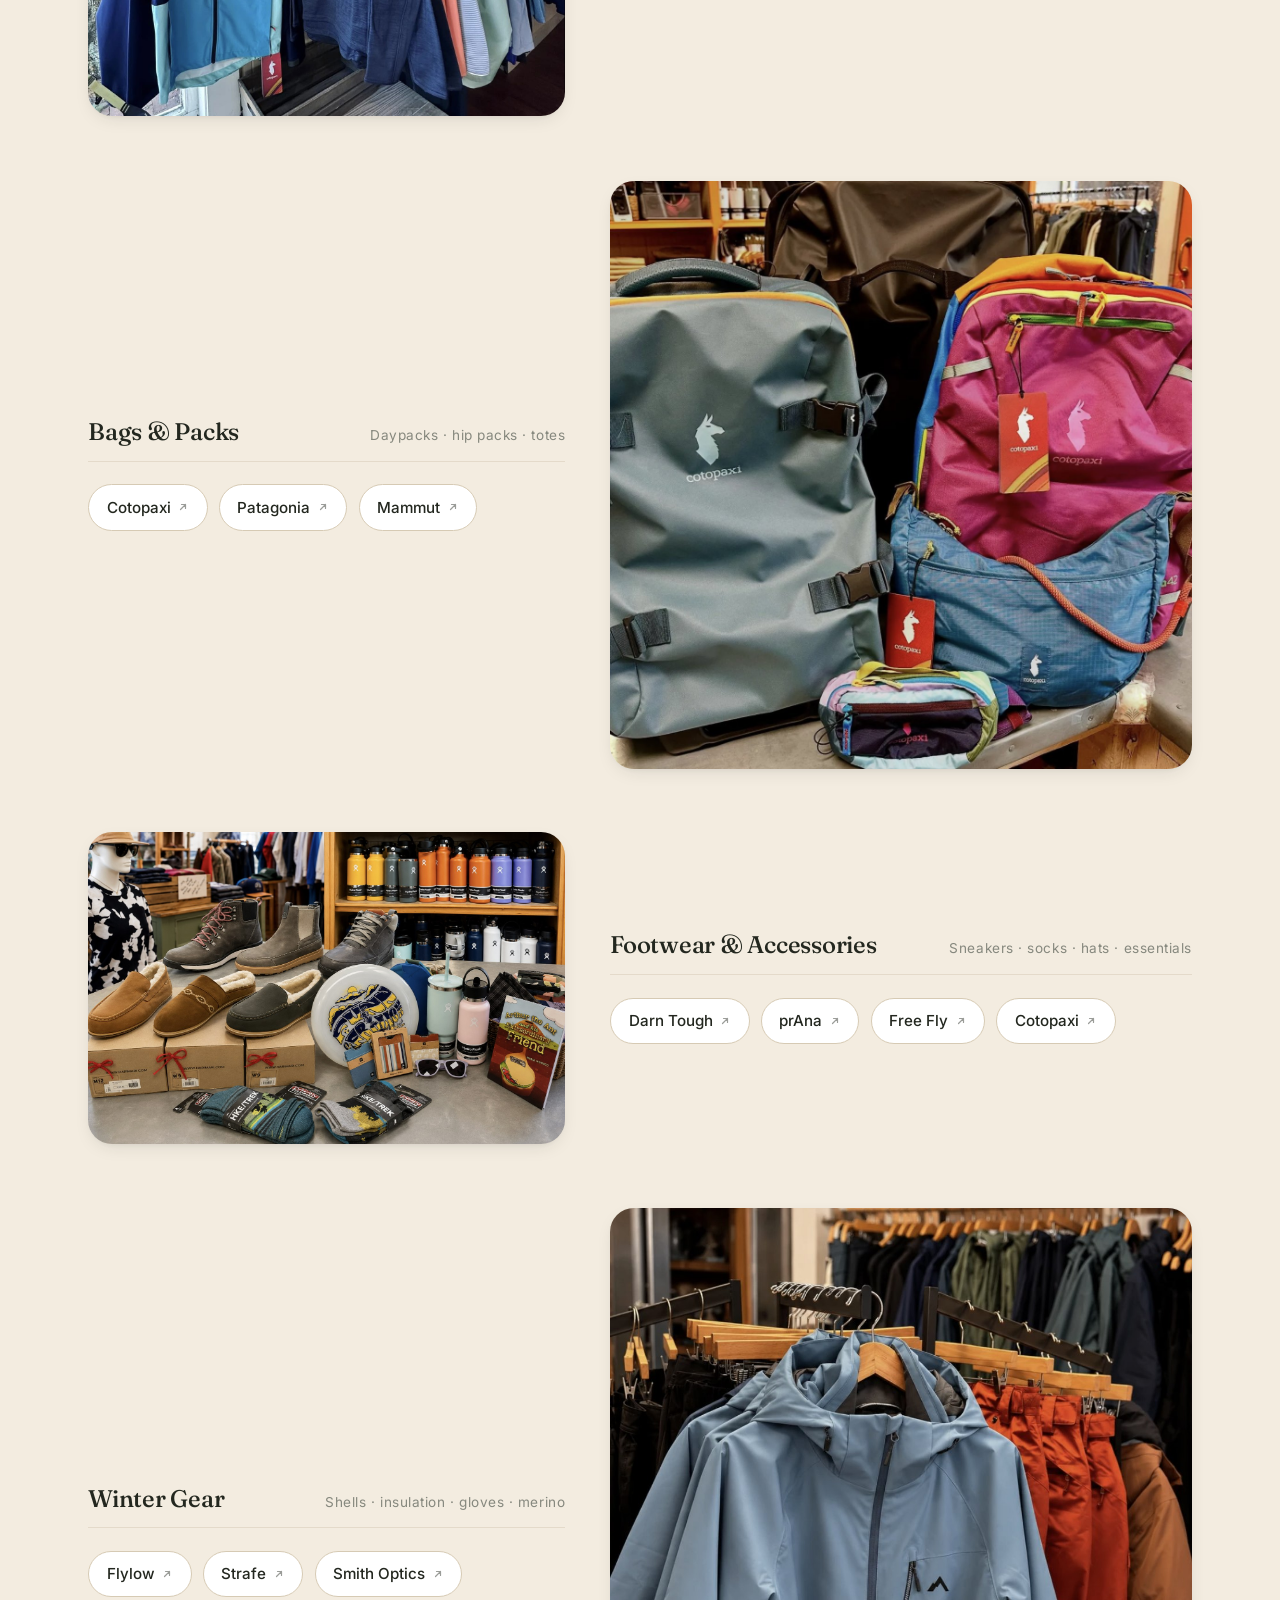
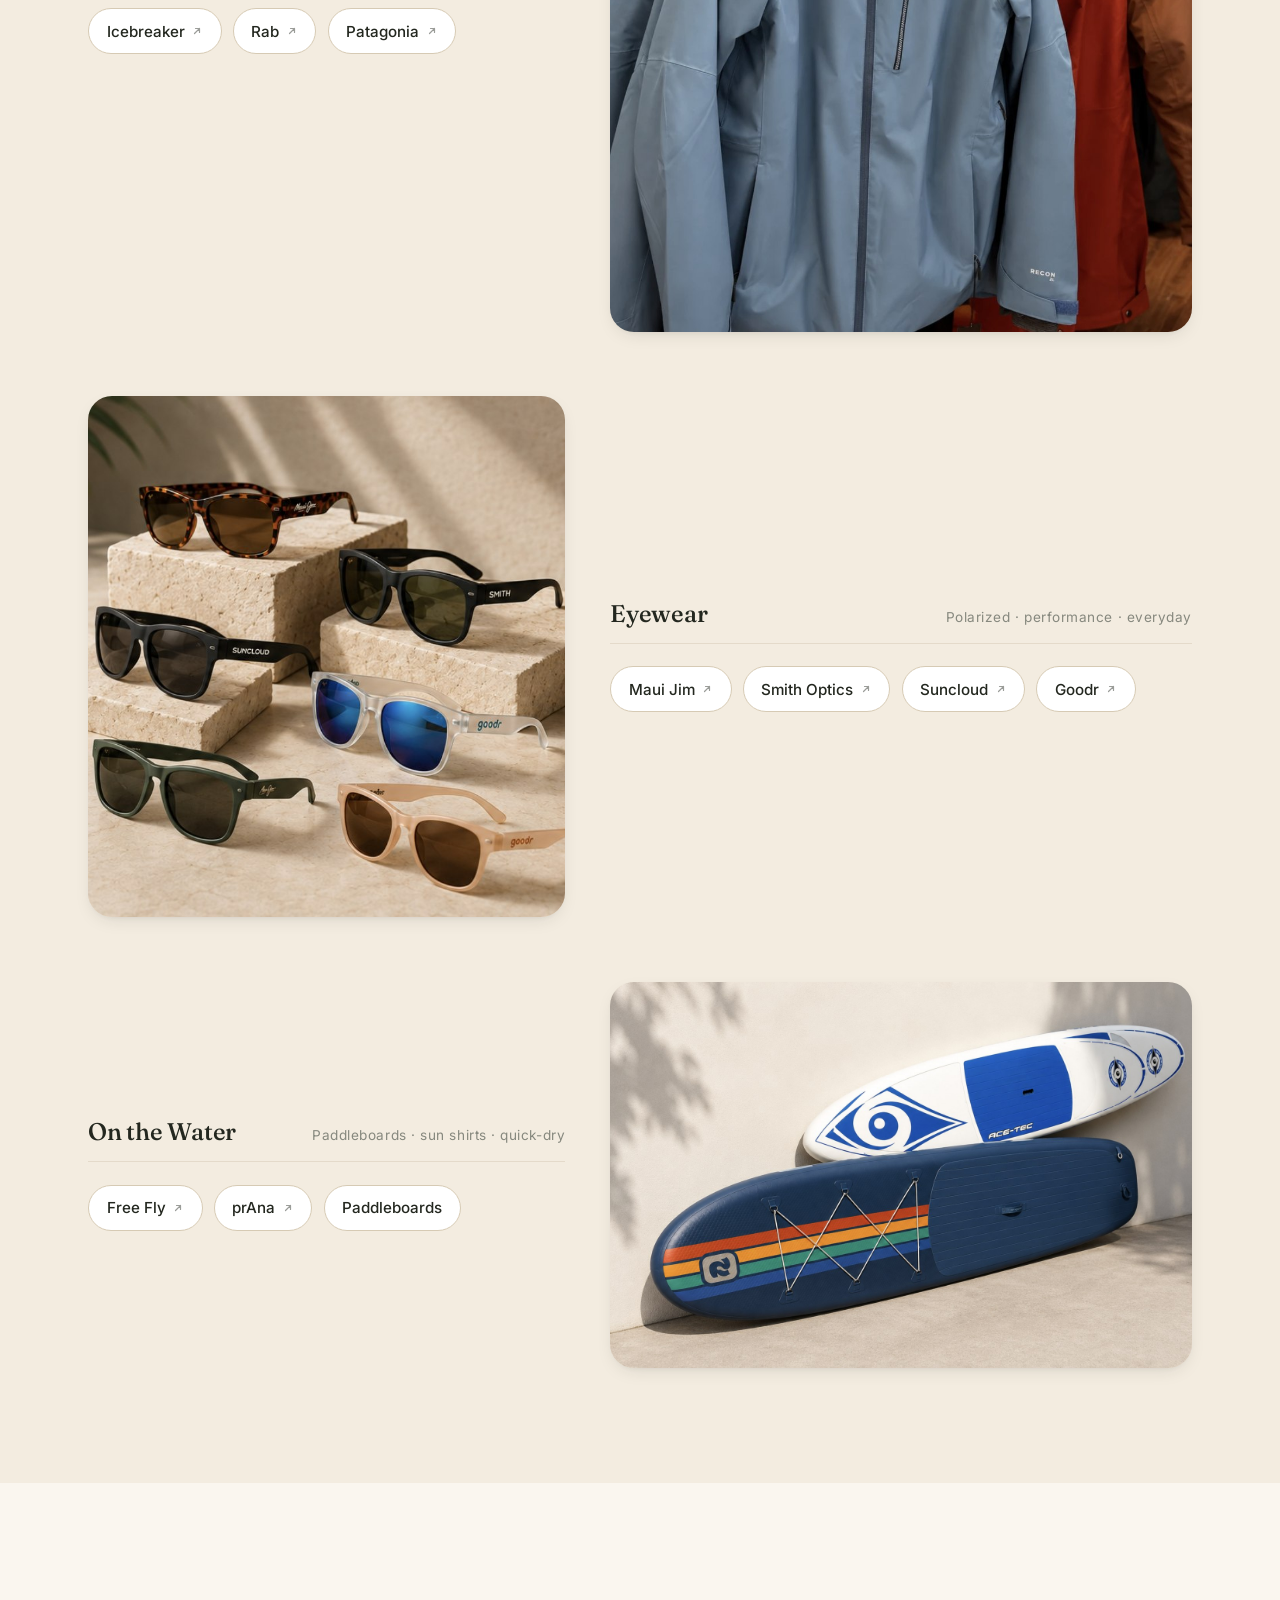
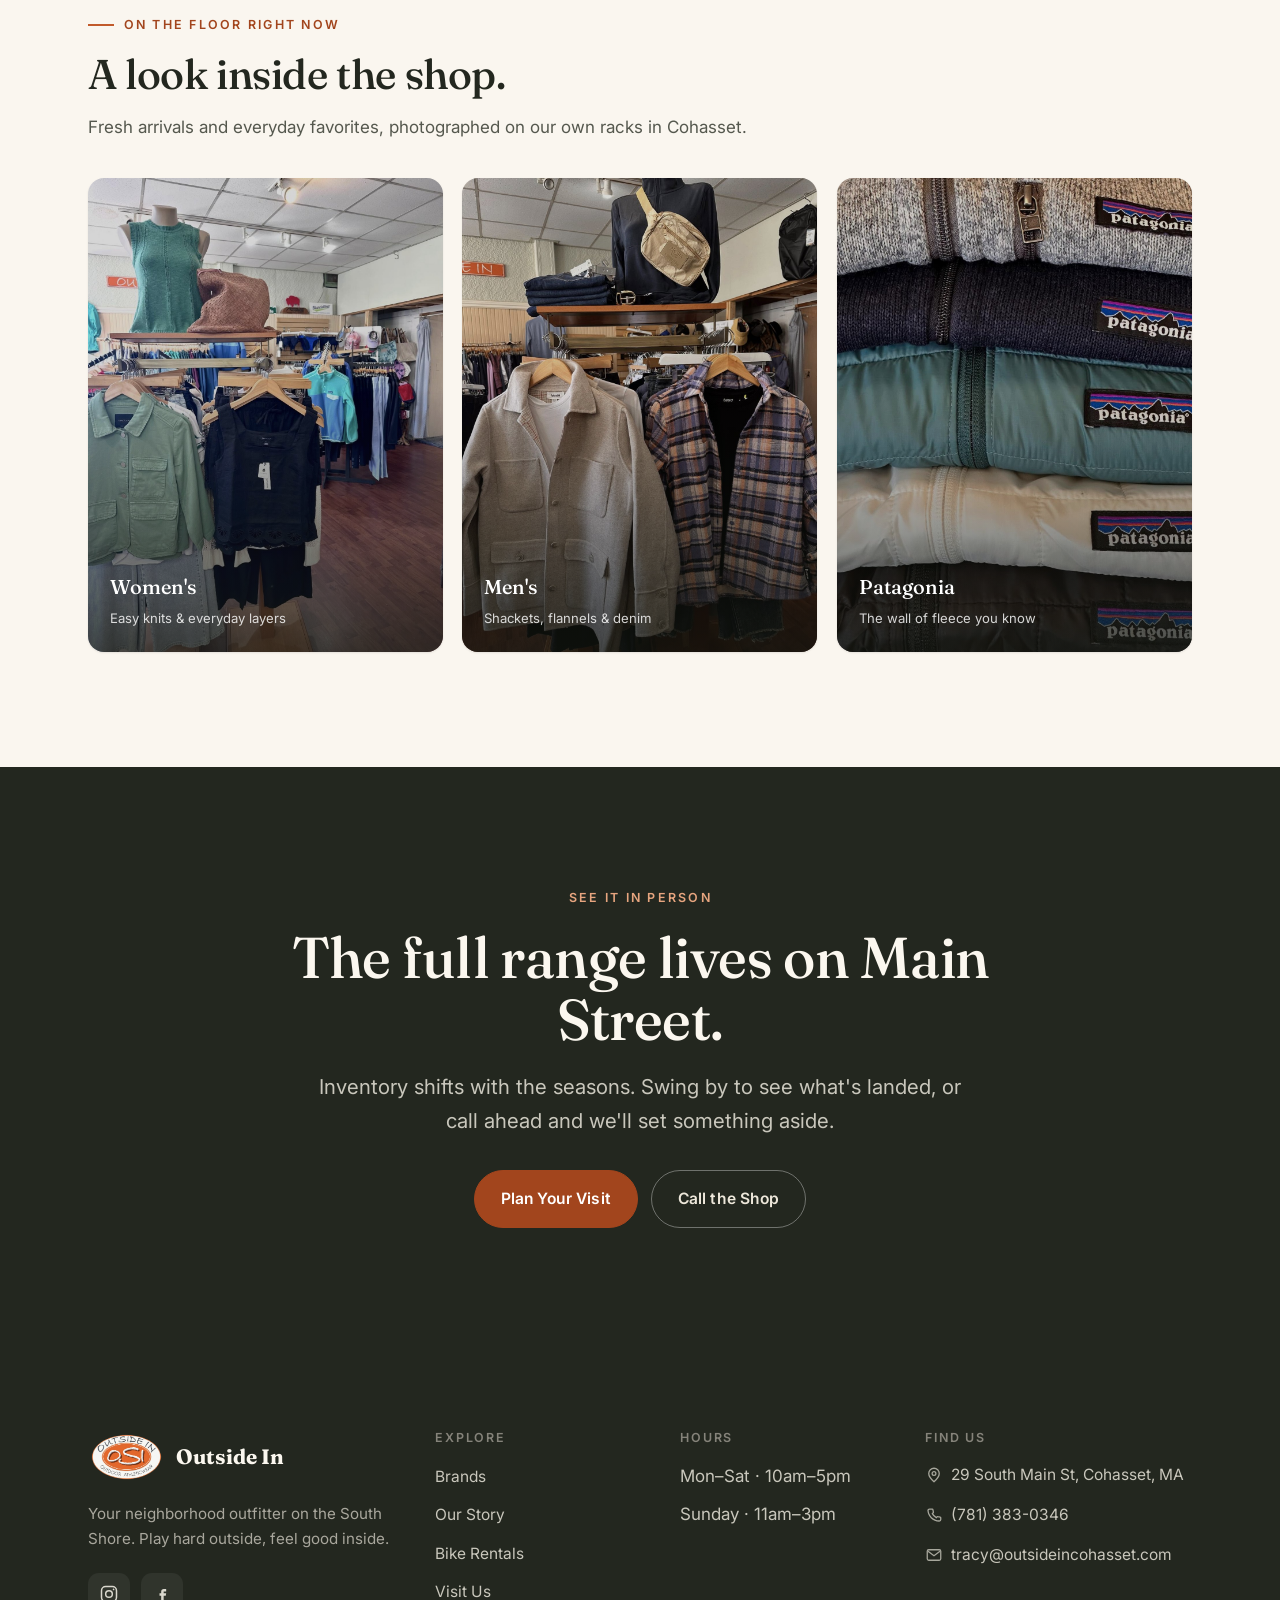
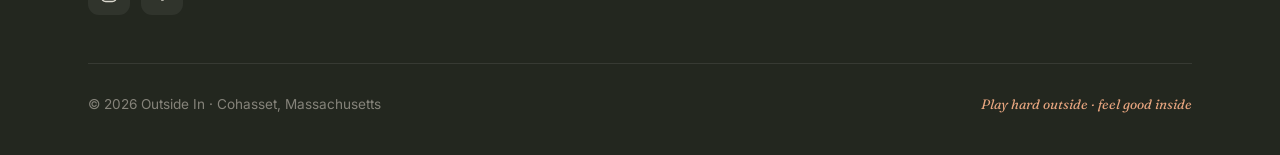
==== commit e495d910: "Brands: add paddleboard pair photo for On the Water category Co-Authored-By: Claude Opus 4.8 <norepl" ====
--- a/brands.html
+++ b/brands.html
@@ -179,7 +179,7 @@
 
           <div class="bcat" id="water" data-reveal>
             <div class="bcat__media">
-              <img src="assets/img/paddleboard.jpg" alt="A retro-striped stand-up paddleboard leaning against the storefront" loading="lazy" />
+              <img src="assets/img/paddleboard-pair.jpg" alt="A navy retro-stripe paddleboard and a white BIC ACE-TEC board leaning against a sunlit wall" loading="lazy" width="1500" height="996" />
             </div>
             <div class="bcat__info">
               <div class="brand-cat__head">
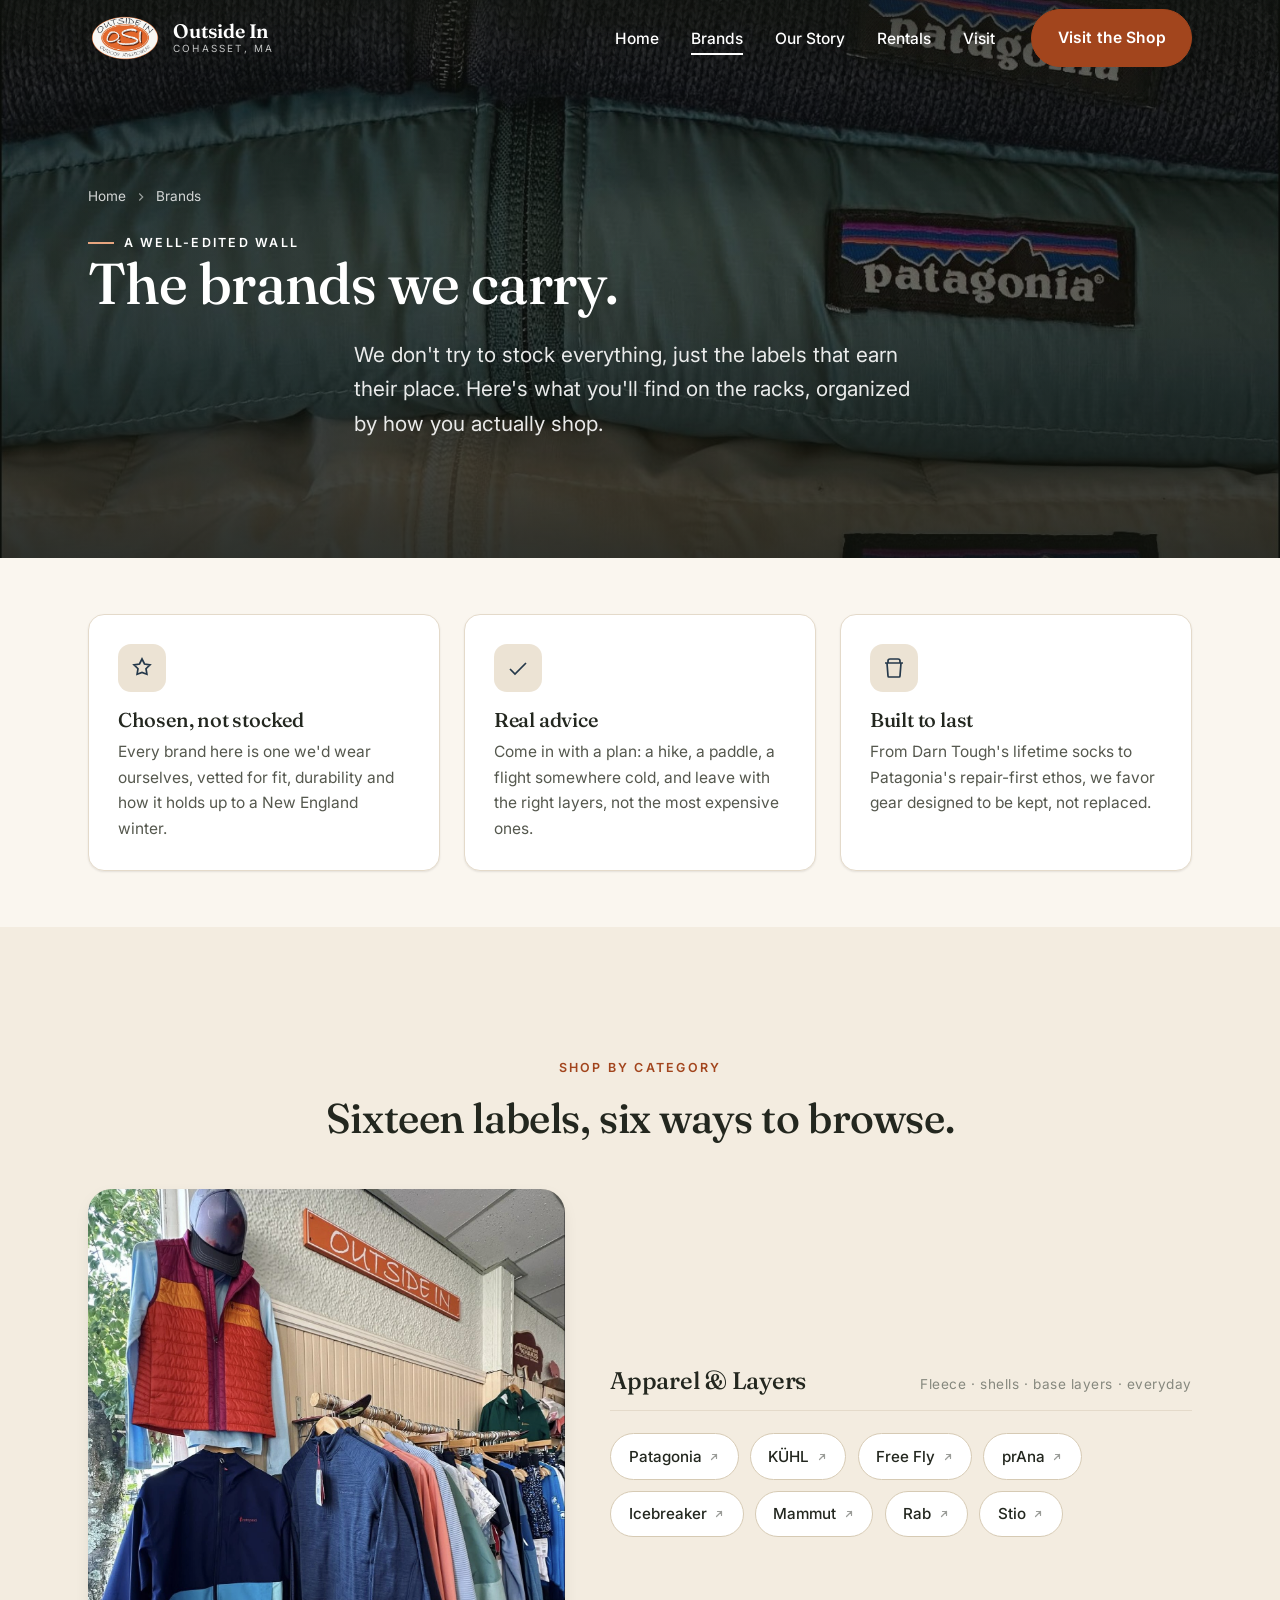
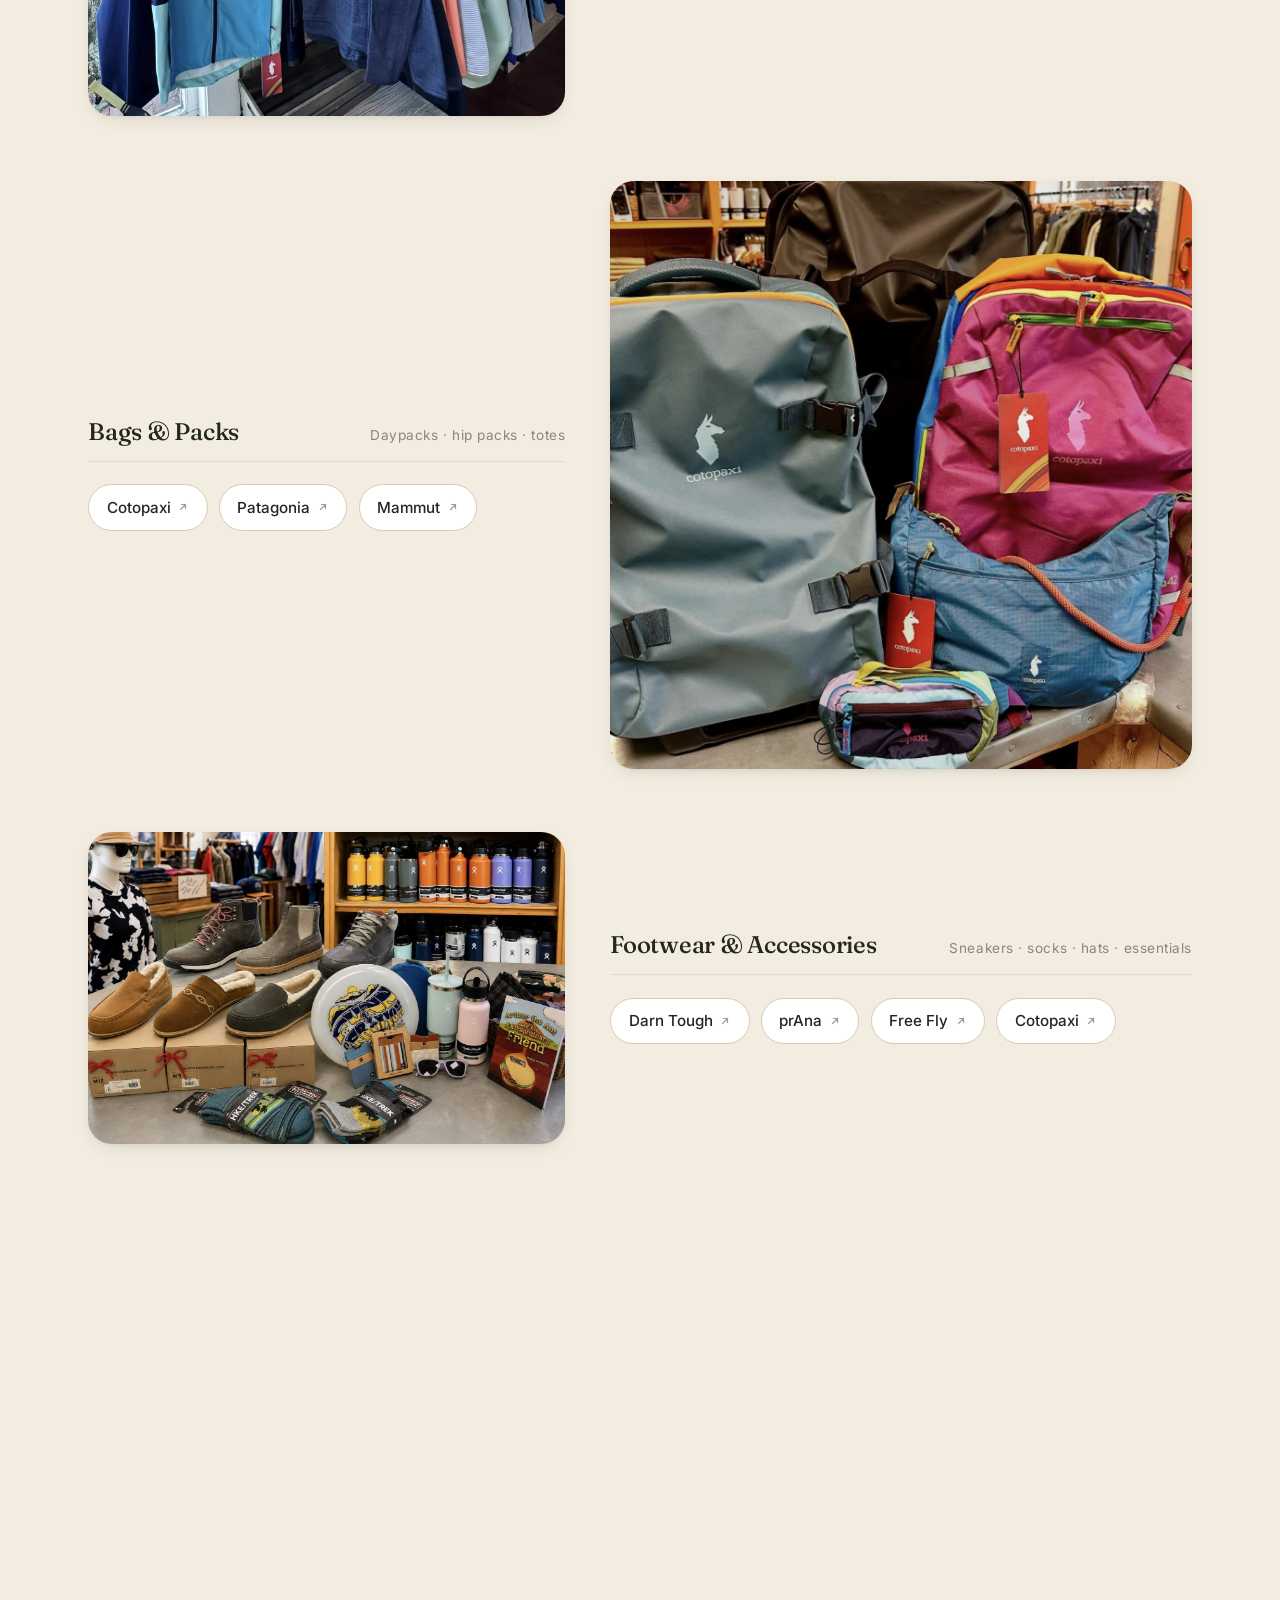
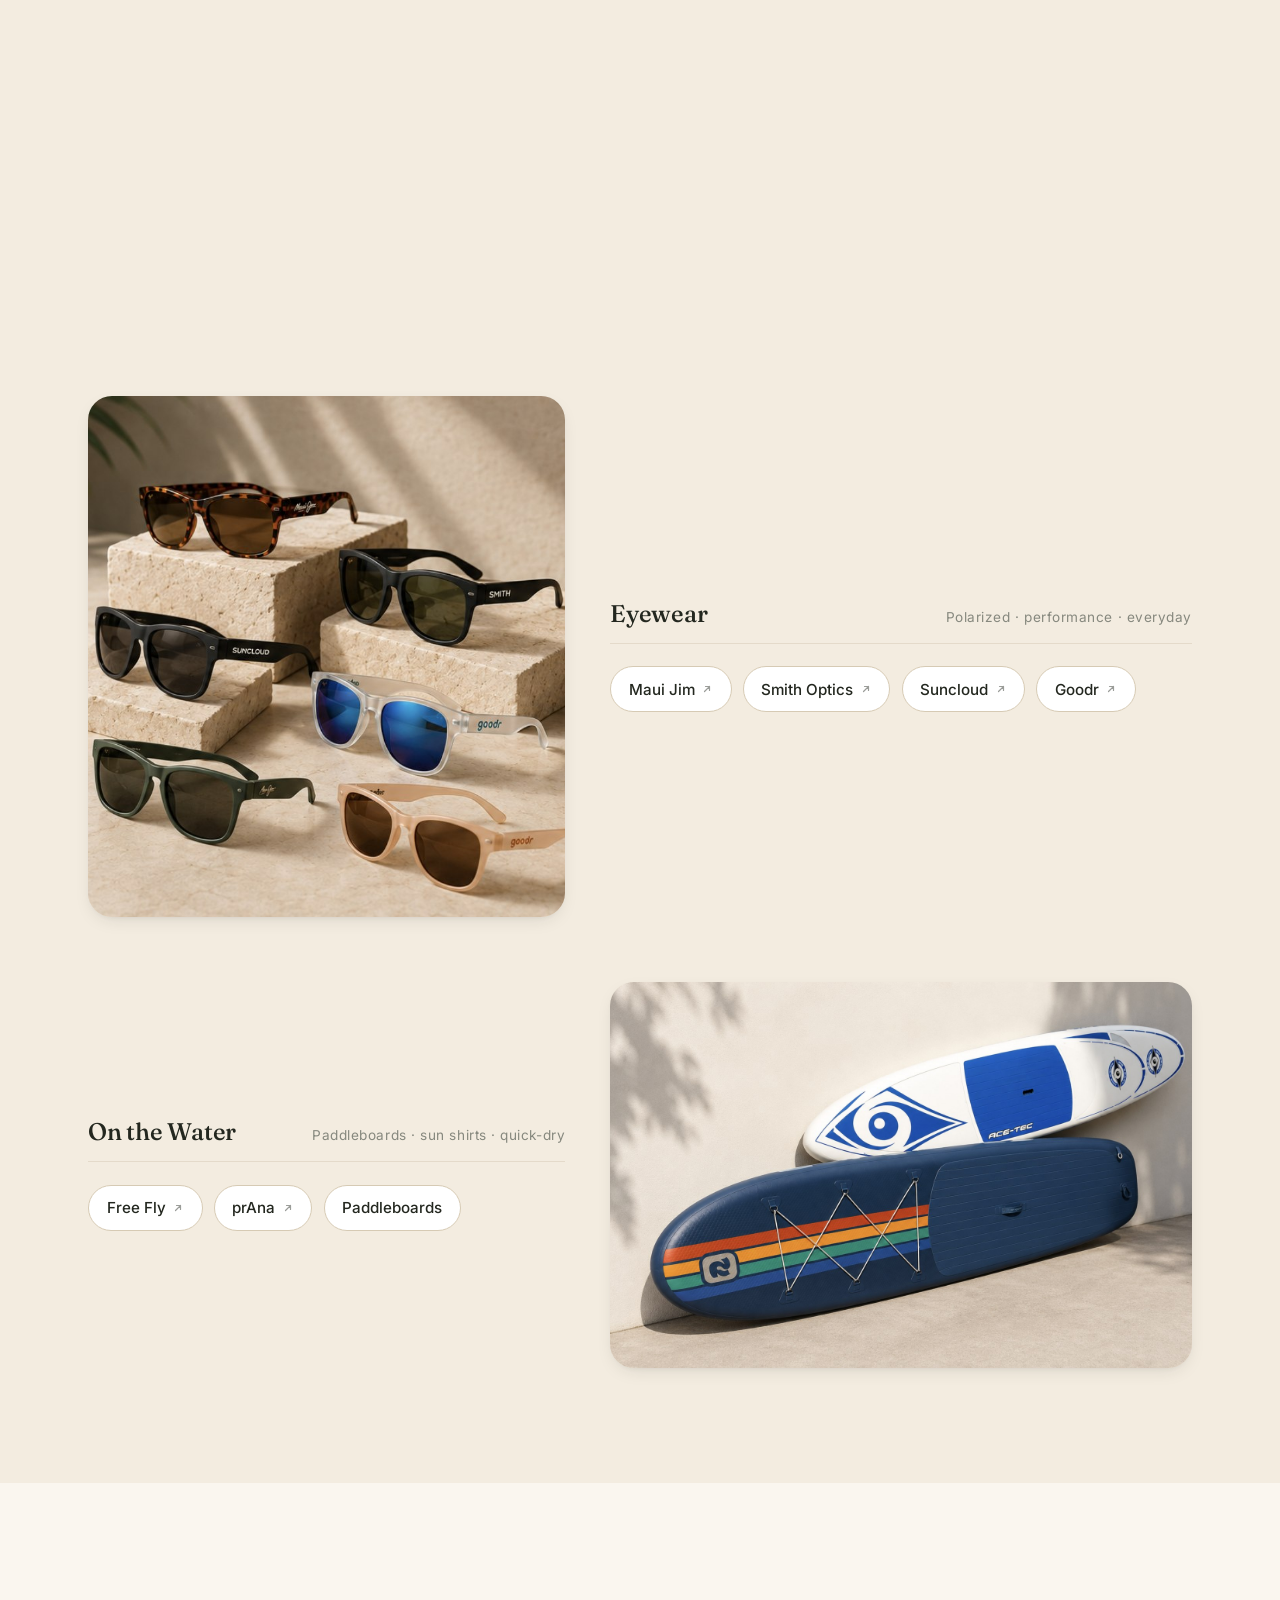
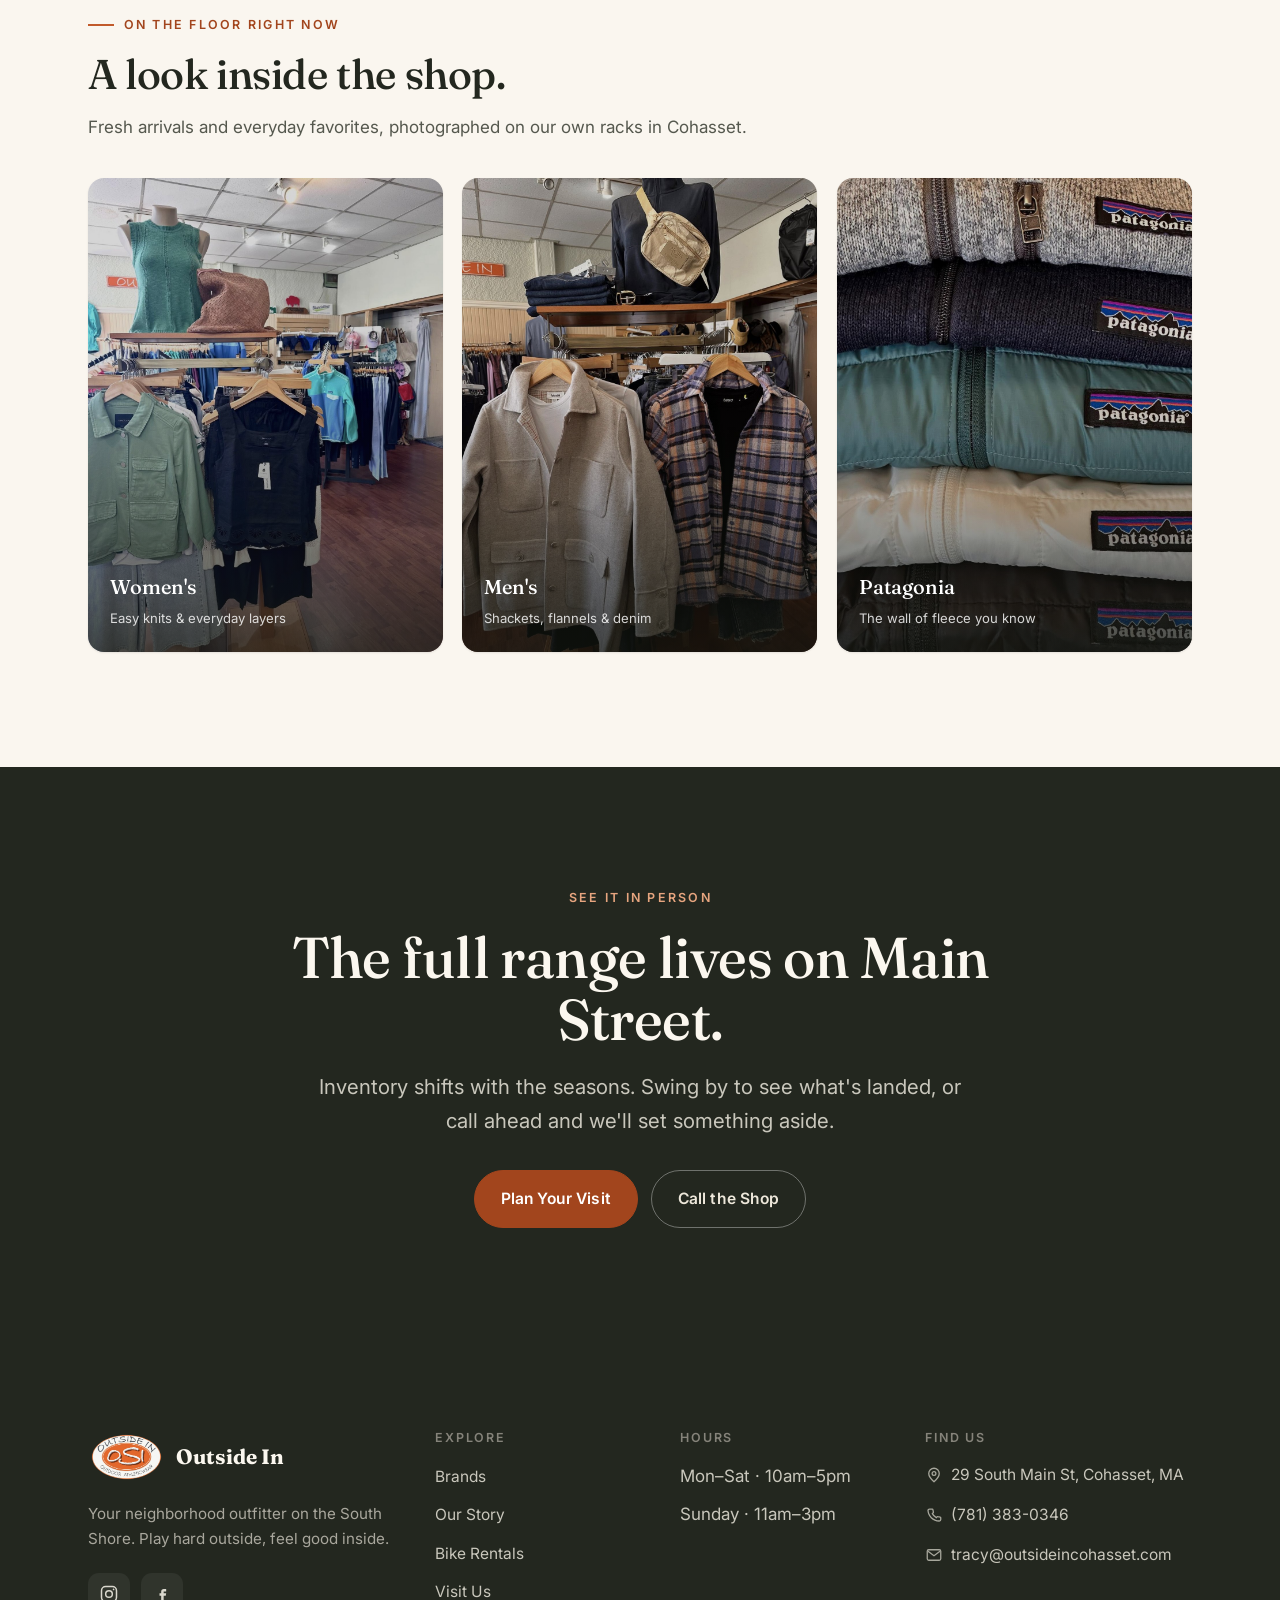
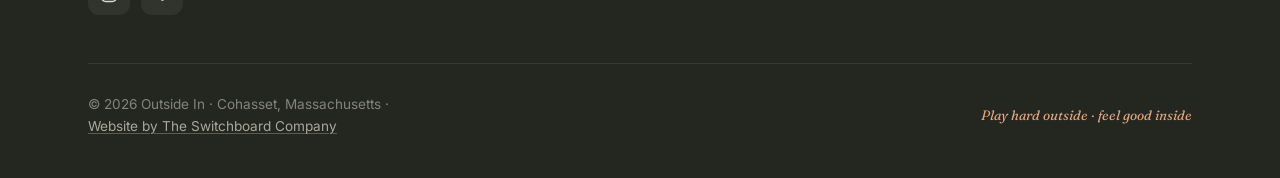
==== commit 95cf770c: "Simplify Our Story copy and add site credit - Remove the pull-quote section on Our Story (not needed" ====
--- a/brands.html
+++ b/brands.html
@@ -257,7 +257,7 @@
         </ul></div>
       </div>
       <div class="footer-bottom">
-        <p>© <span id="year">2026</span> Outside In · Cohasset, Massachusetts</p>
+        <p>© <span id="year">2026</span> Outside In · Cohasset, Massachusetts · <a href="https://switchboardcompany.com/" target="_blank" rel="noopener">Website by The Switchboard Company</a></p>
         <p class="tag">Play hard outside · feel good inside</p>
       </div>
     </div>
--- a/assets/css/styles.css
+++ b/assets/css/styles.css
@@ -401,6 +401,18 @@
   font-size: clamp(1.6rem, 3vw, 2.35rem); line-height: 1.28; letter-spacing: -.01em;
 }
 .ethos__quote em { color: var(--ember-deep); font-style: italic; }
+/* Mission statement (Our Story) — body font for cohesion, serif tagline flourish */
+.story-statement {
+  font-family: var(--font-body); font-weight: 400;
+  font-size: clamp(1.15rem, 2vw, 1.55rem); line-height: 1.6; letter-spacing: -.003em;
+  color: var(--ink-2);
+}
+.story-statement b { color: var(--ember-deep); font-weight: 600; }
+.story-statement .tagline {
+  display: block; margin-top: 1.35rem;
+  font-family: var(--font-display); font-style: italic; font-weight: 500;
+  font-size: 1.4em; line-height: 1.2; letter-spacing: -.01em; color: var(--ink);
+}
 .ethos__sign { margin-top: 1.6rem; display: flex; align-items: center; gap: .9rem; }
 .ethos__sign b { font-family: var(--font-display); font-size: 1.1rem; font-weight: 600; }
 .ethos__sign span { font-size: .85rem; color: var(--ink-3); }
@@ -687,6 +699,8 @@
 .footer-bottom { margin-top: 3rem; padding-top: 1.8rem; border-top: 1px solid rgba(255,255,255,.09); display: flex; justify-content: space-between; align-items: center; gap: 1rem; flex-wrap: wrap; }
 .footer-bottom p { font-size: .85rem; color: #85837A; }
 .footer-bottom .tag { font-family: var(--font-display); font-style: italic; color: var(--ember-soft); }
+.footer-bottom a { color: #A9A79D; text-decoration: underline; text-underline-offset: 2px; text-decoration-color: rgba(255,255,255,.25); transition: color .25s var(--ease); }
+.footer-bottom a:hover { color: var(--ember-soft); }
 
 /* ============================================================
    Responsive
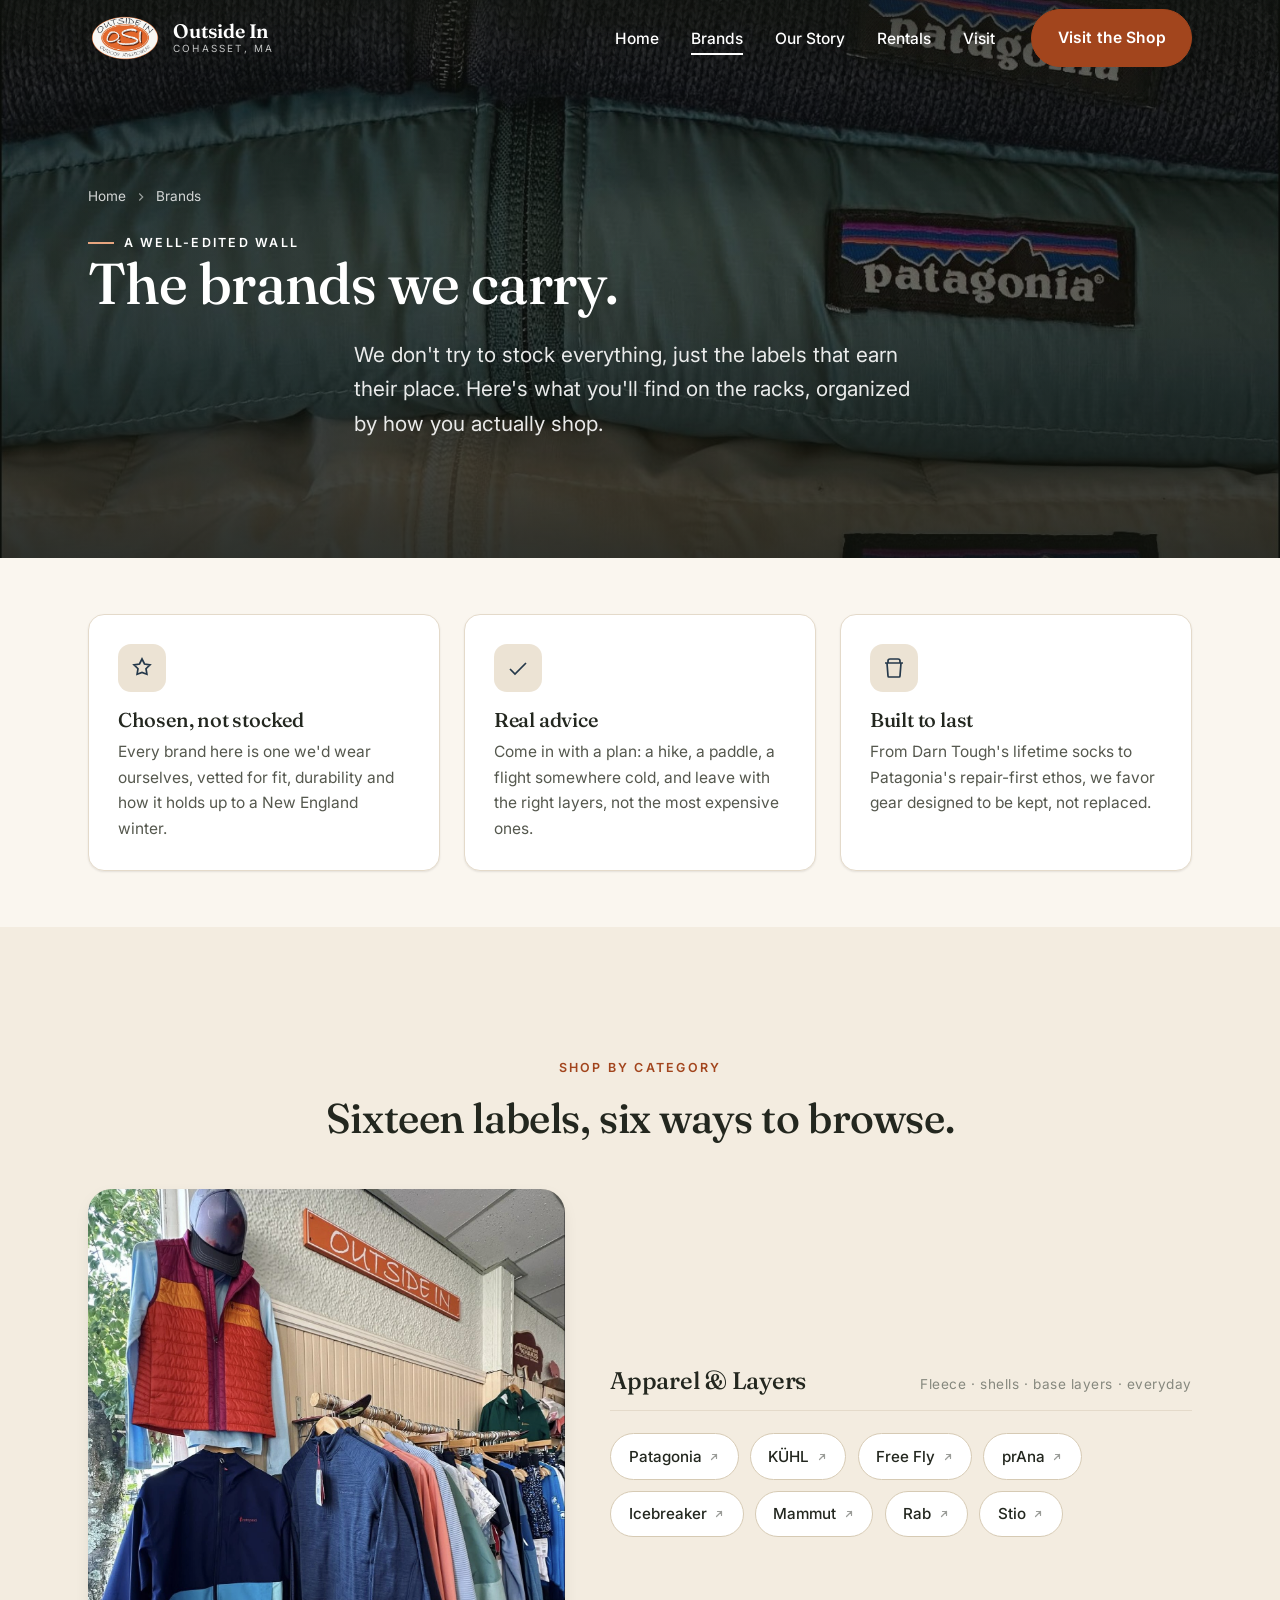
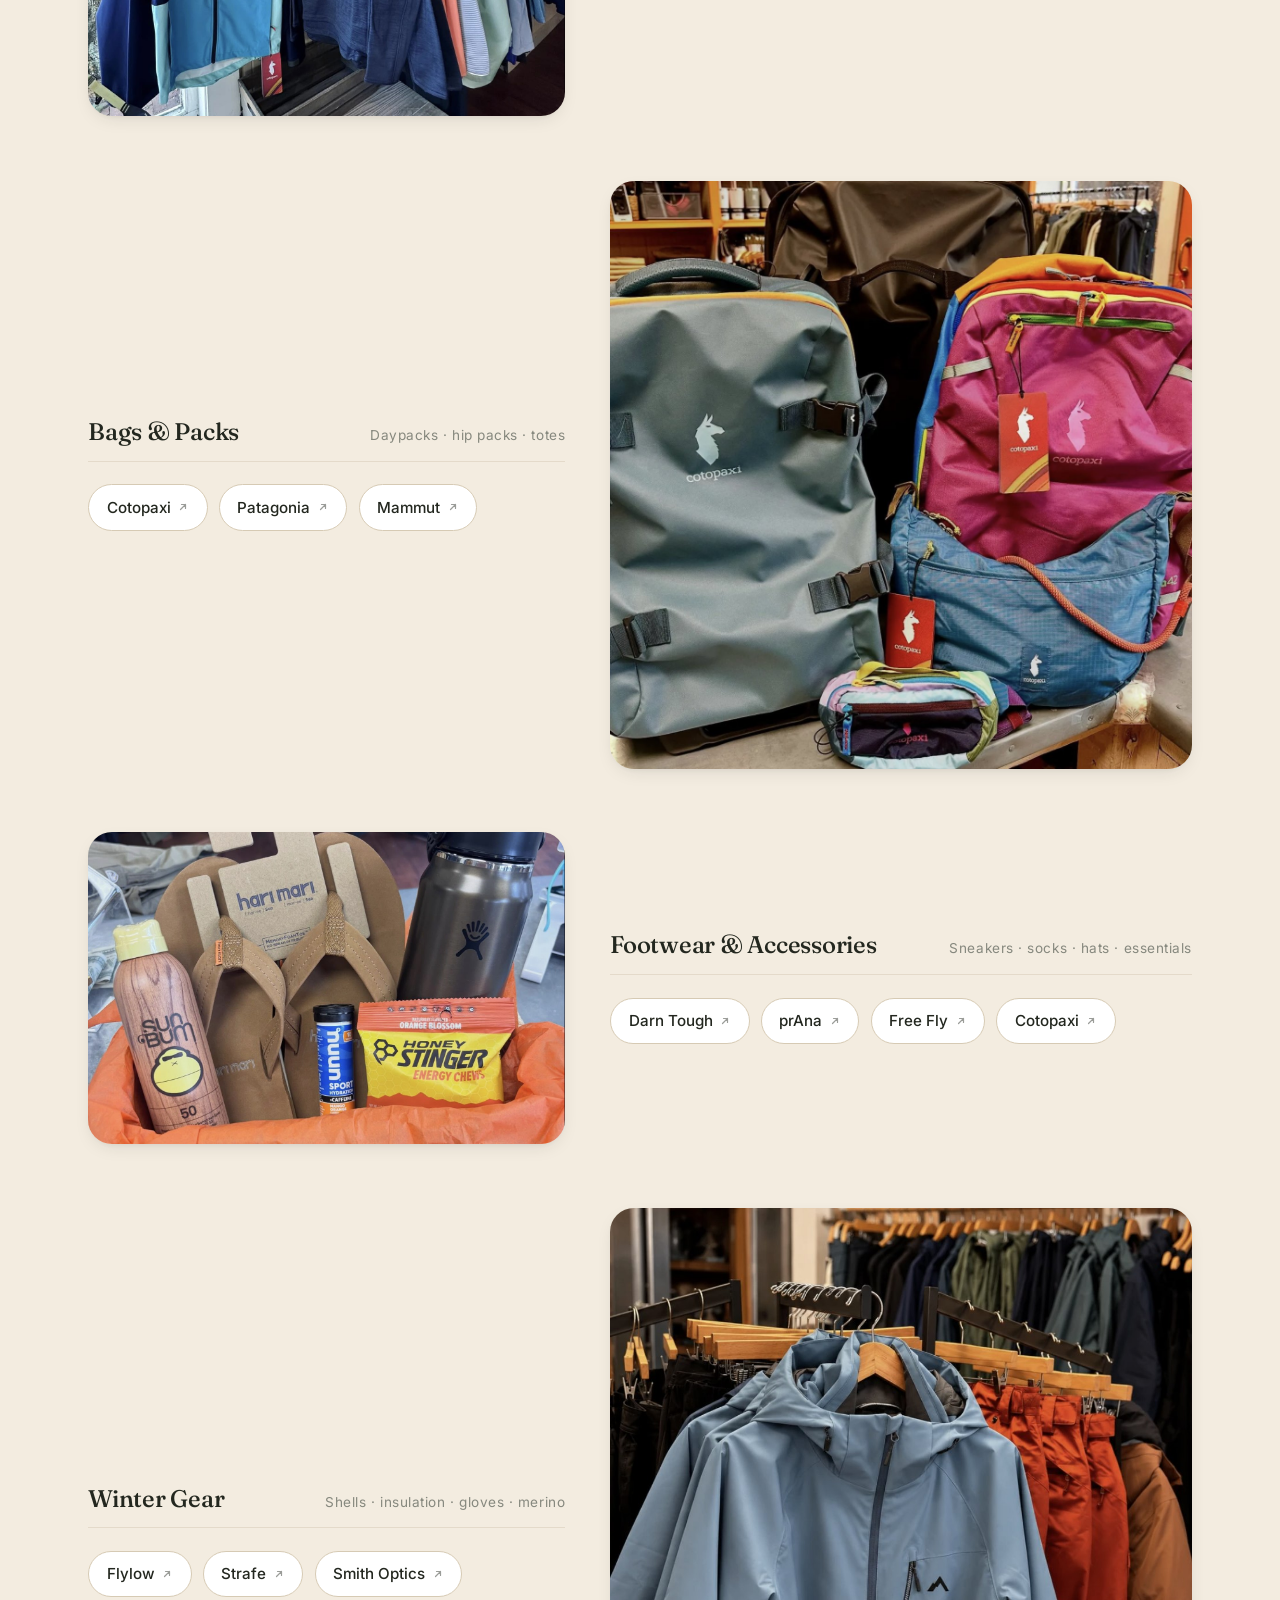
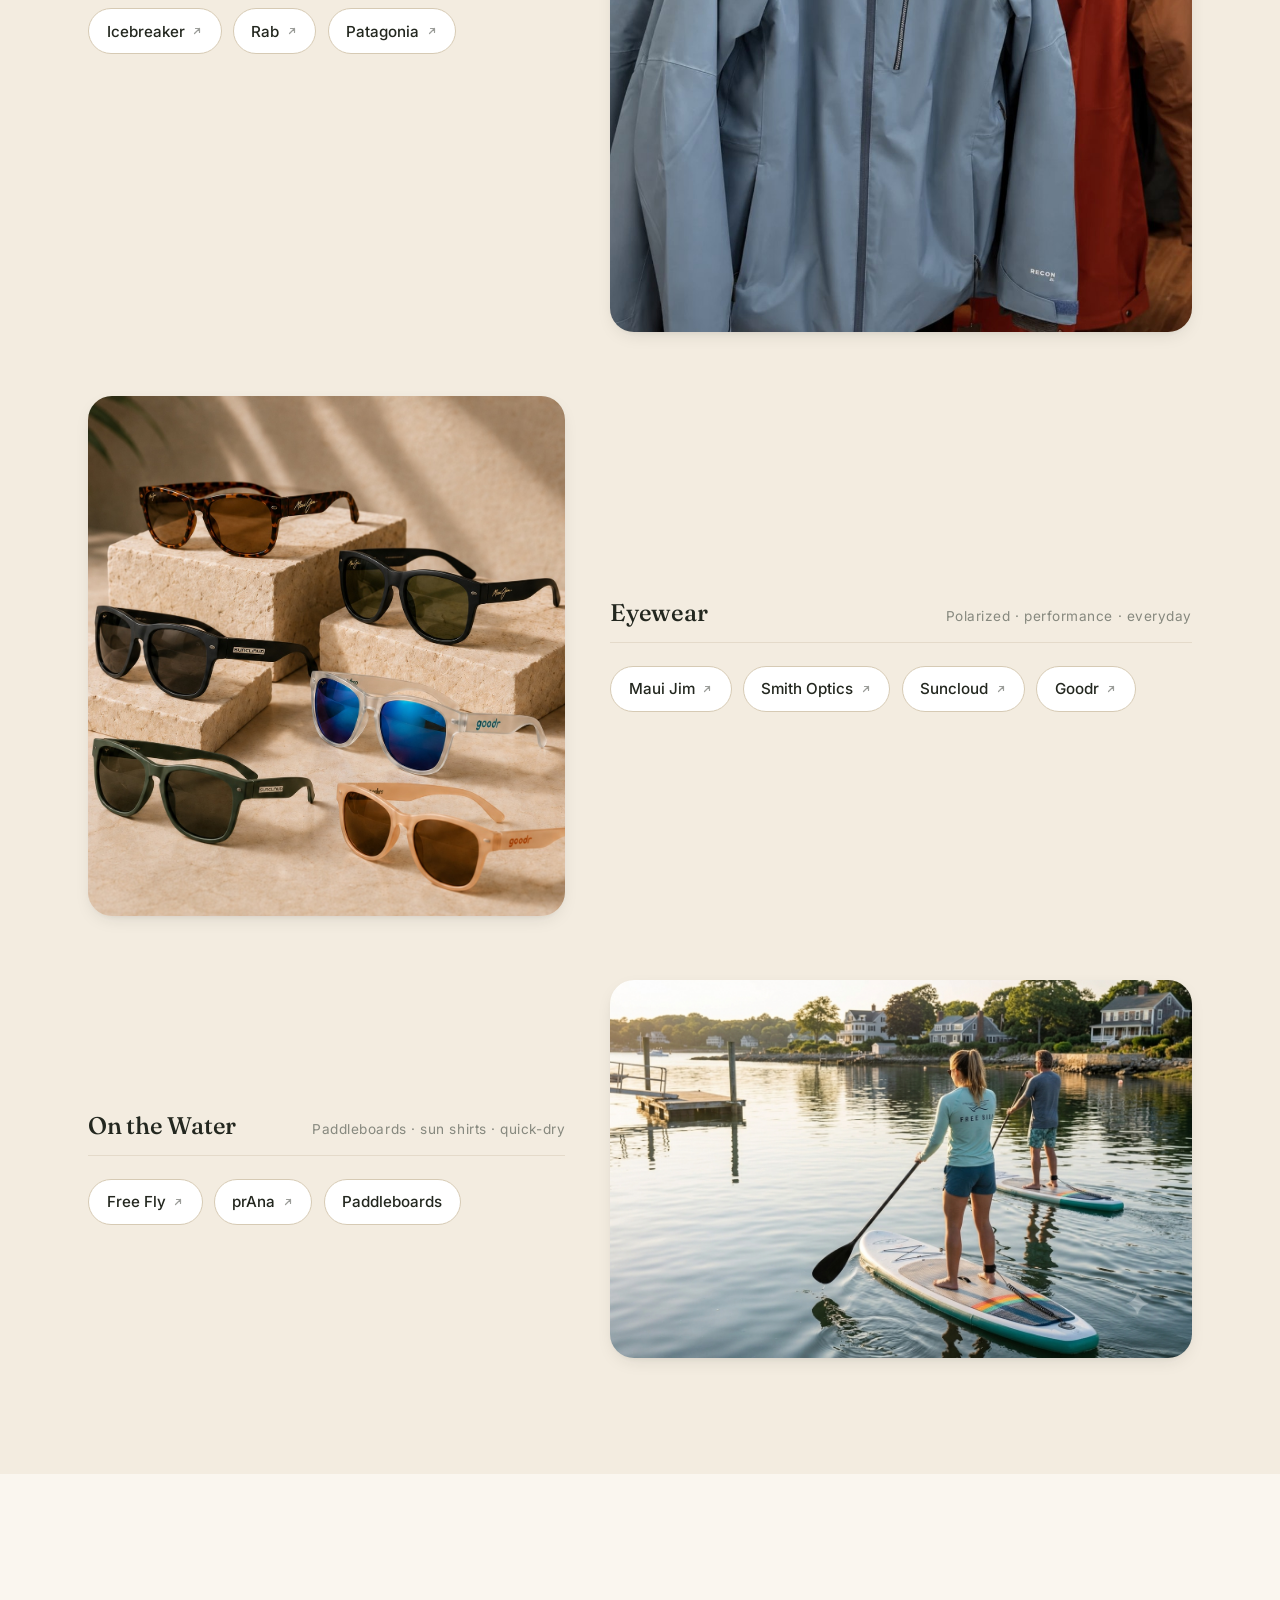
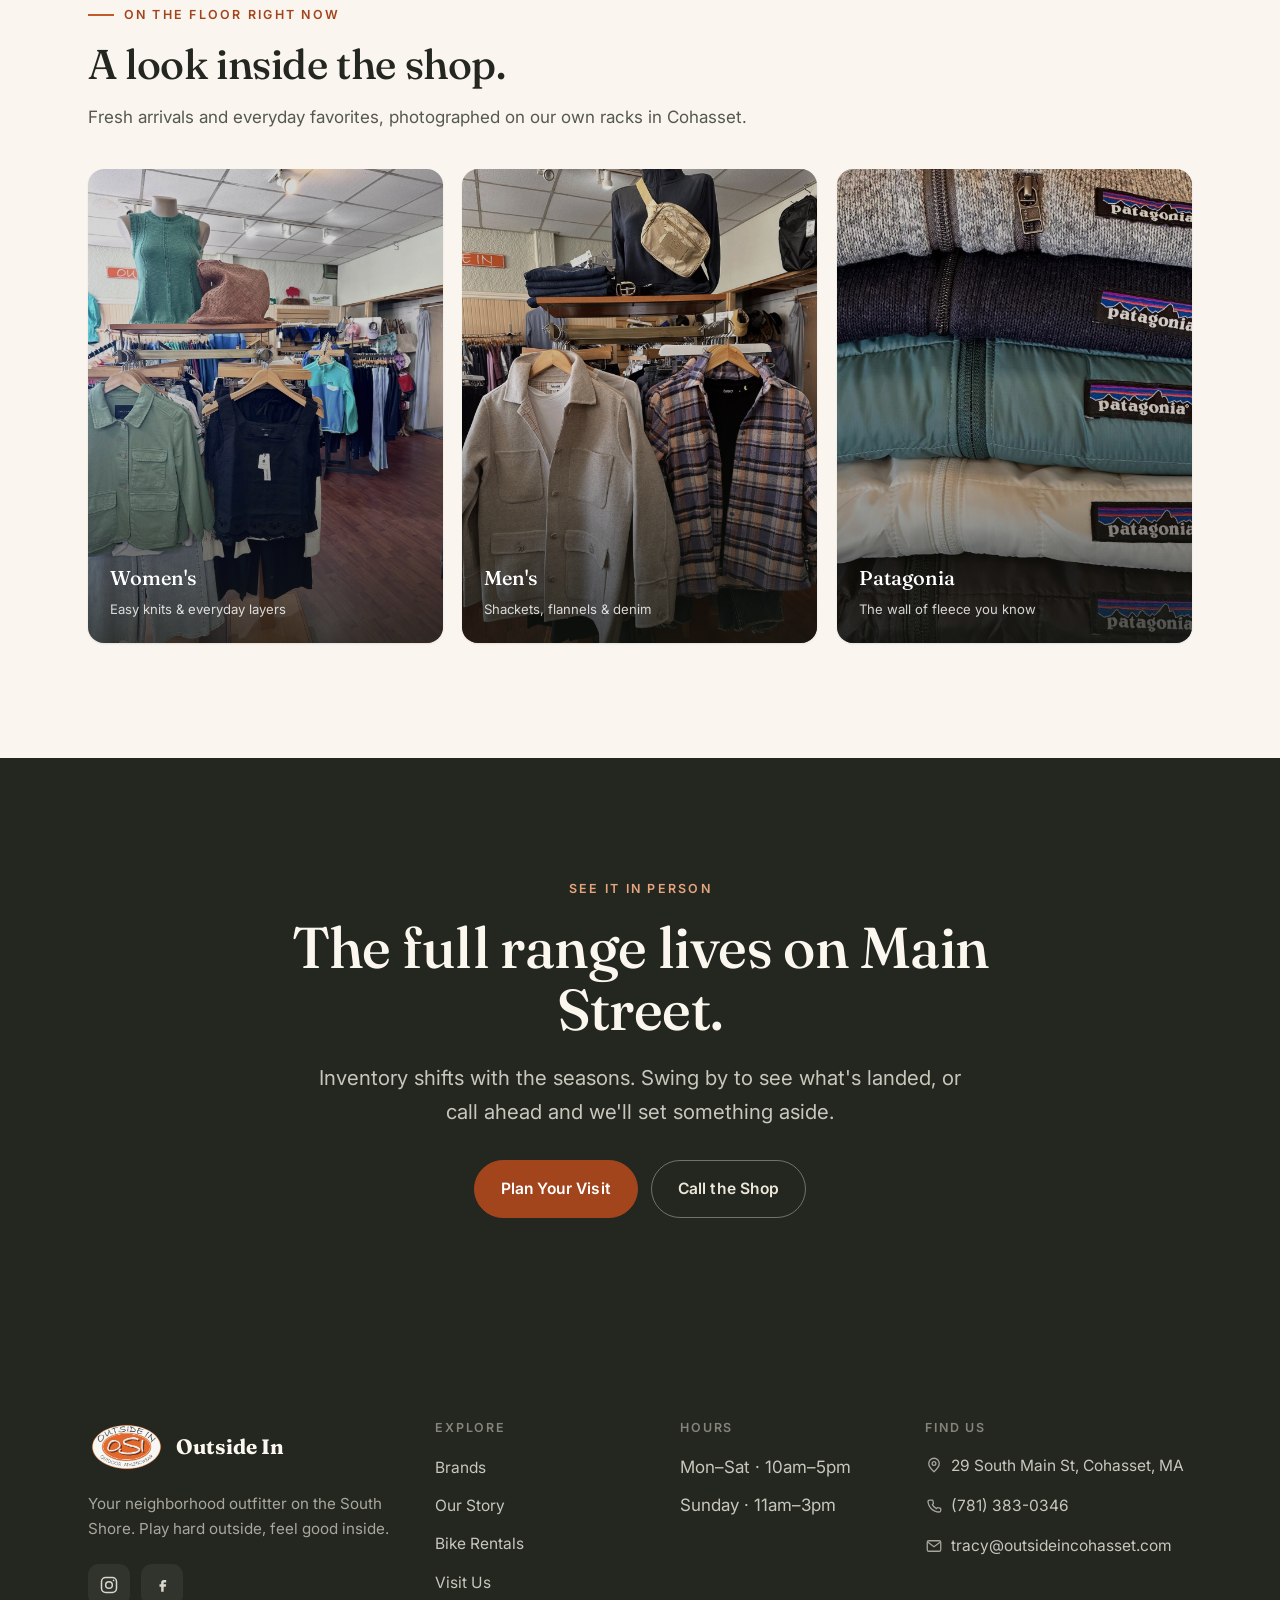
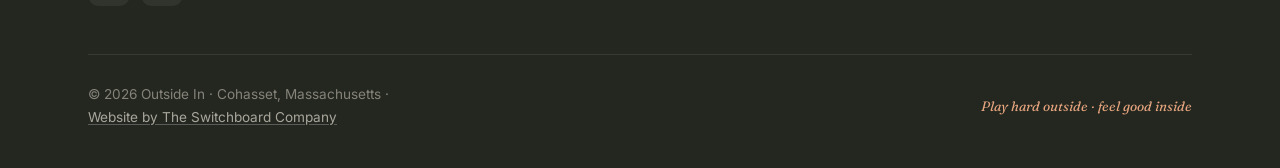
==== commit 56a8e264: "Add files via upload" ====
--- a/brands.html
+++ b/brands.html
@@ -134,7 +134,7 @@
 
           <div class="bcat" id="footwear" data-reveal>
             <div class="bcat__media">
-              <img src="assets/img/footwear-accessories.jpg" alt="Boots, slippers, Hydro Flask bottles, Darn Tough socks and accessories on a display table" loading="lazy" width="1500" height="981" />
+              <img src="assets/img/footwear-accessories.jpg" alt="Hari Mari sandals, Sun Bum sunscreen, Nuun hydration tabs, Honey Stinger energy chews and a Hydro Flask bottle in a gift box" loading="lazy" width="1500" height="981" />
             </div>
             <div class="bcat__info">
               <div class="brand-cat__head">
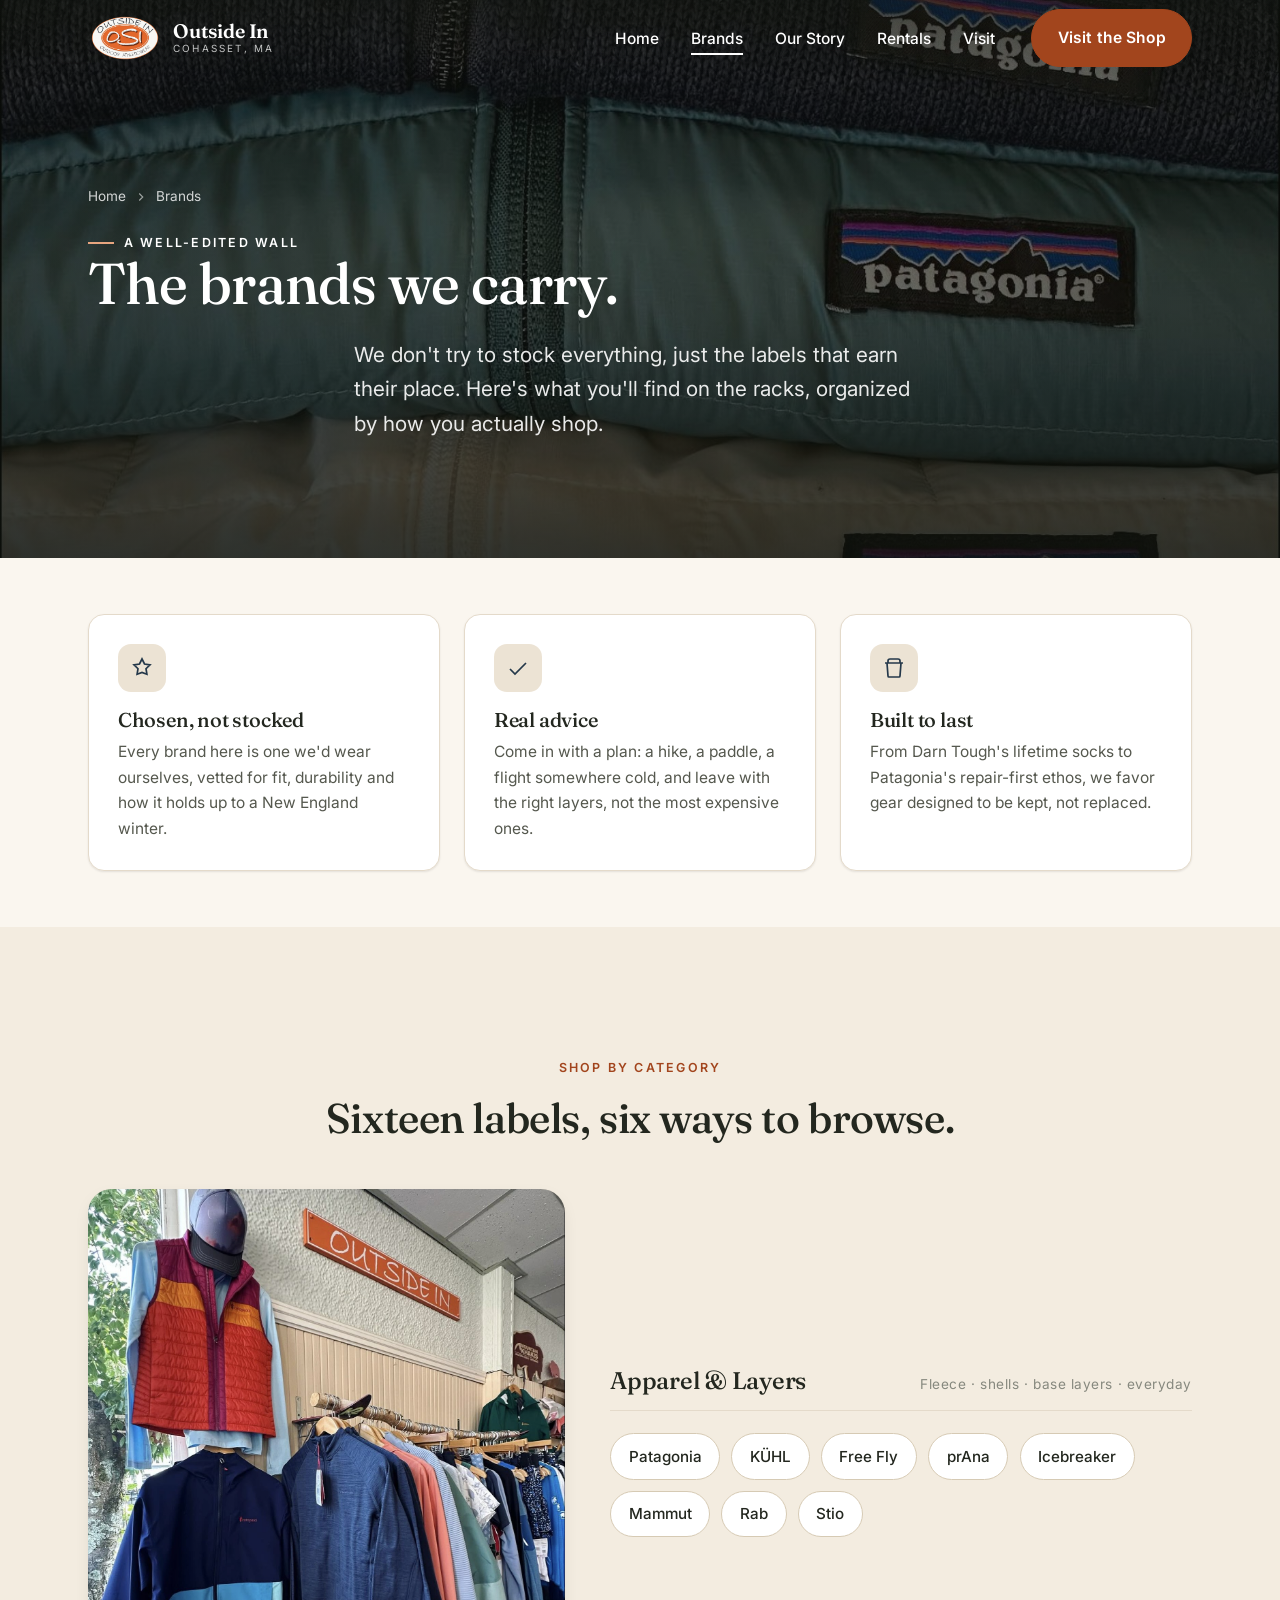
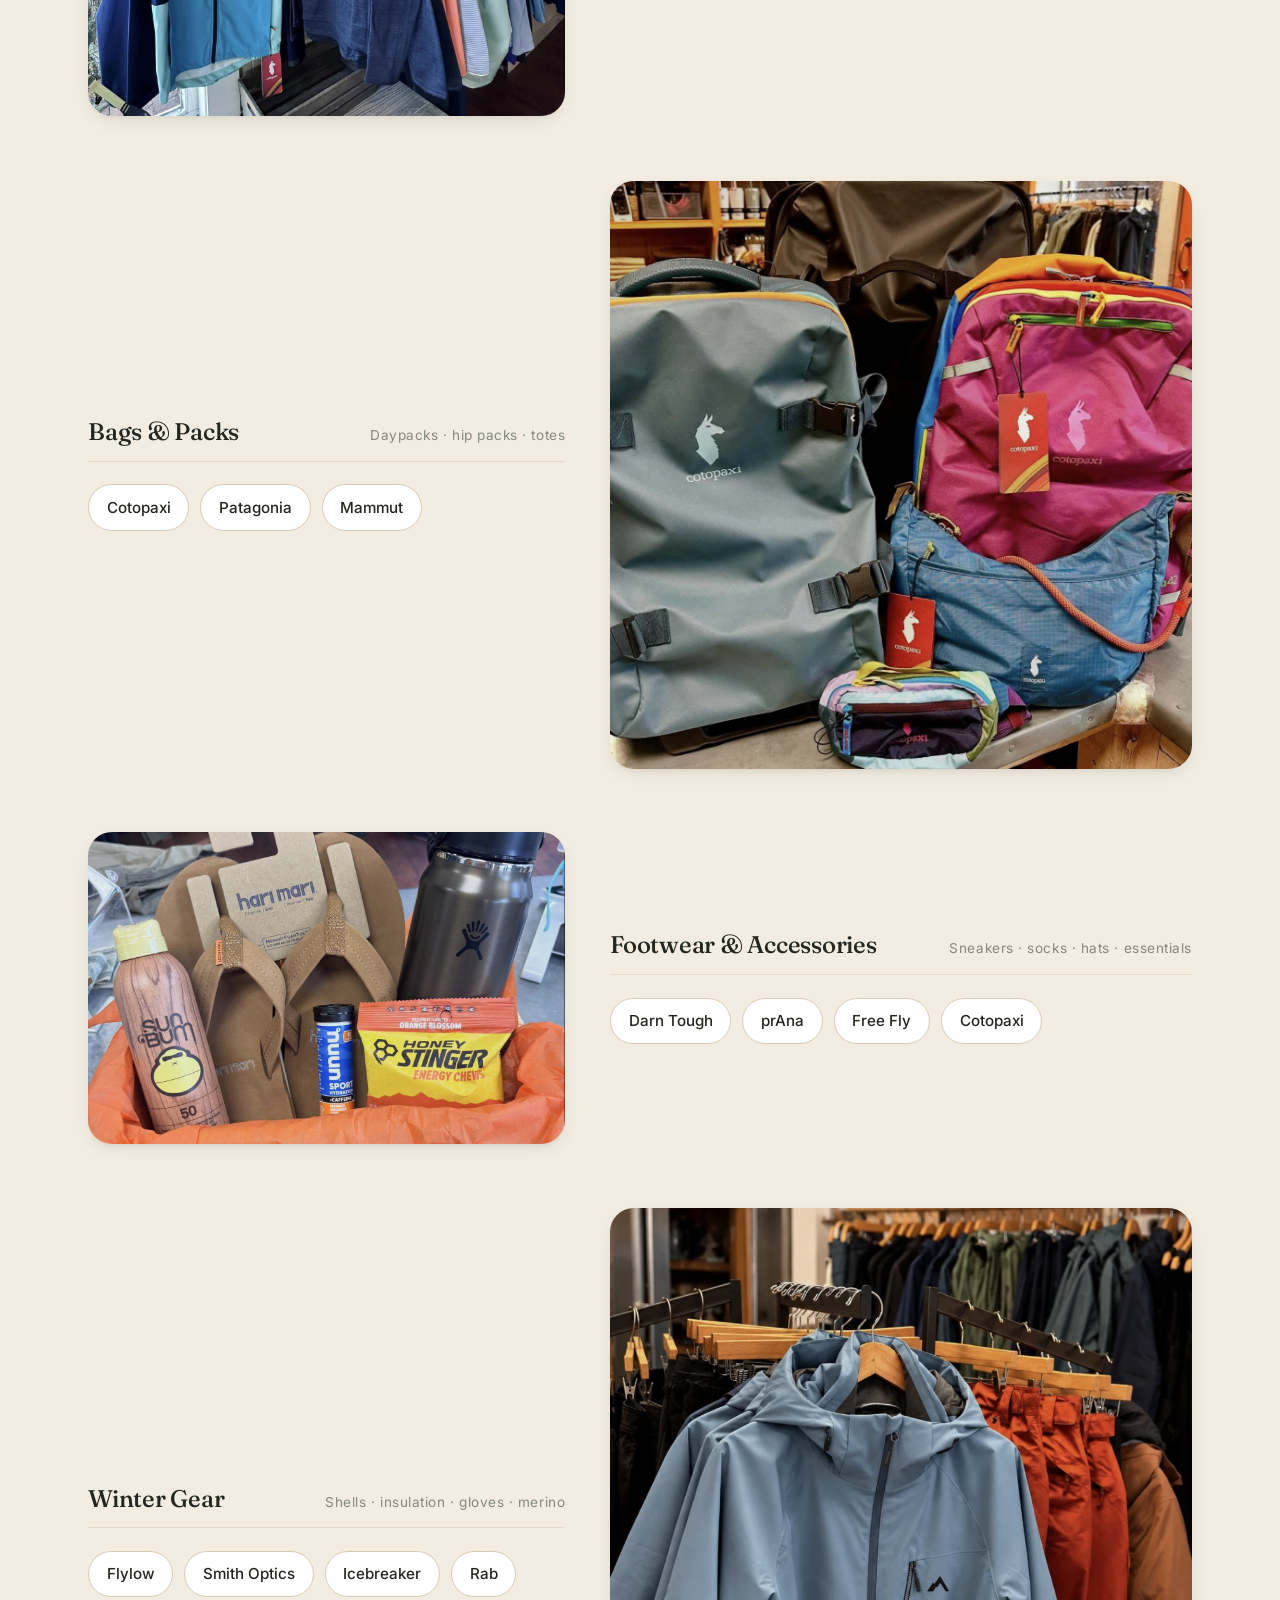
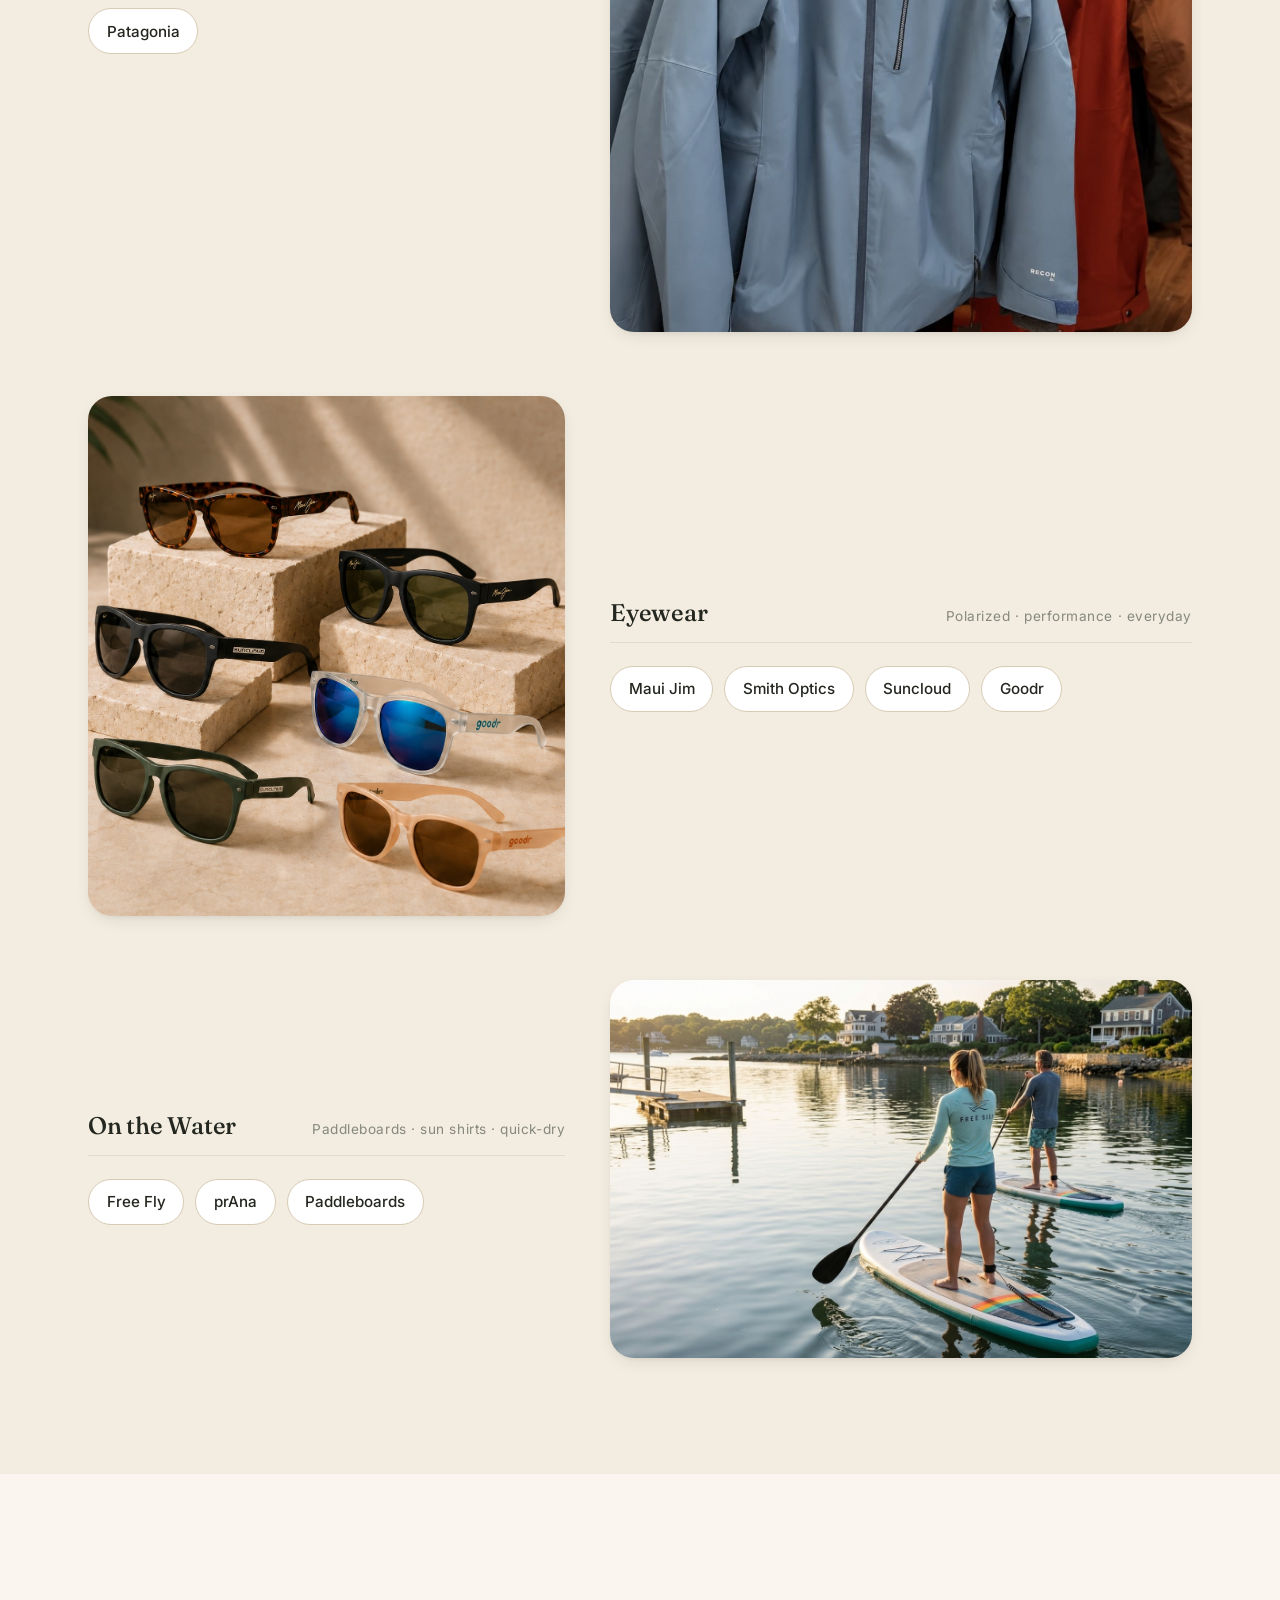
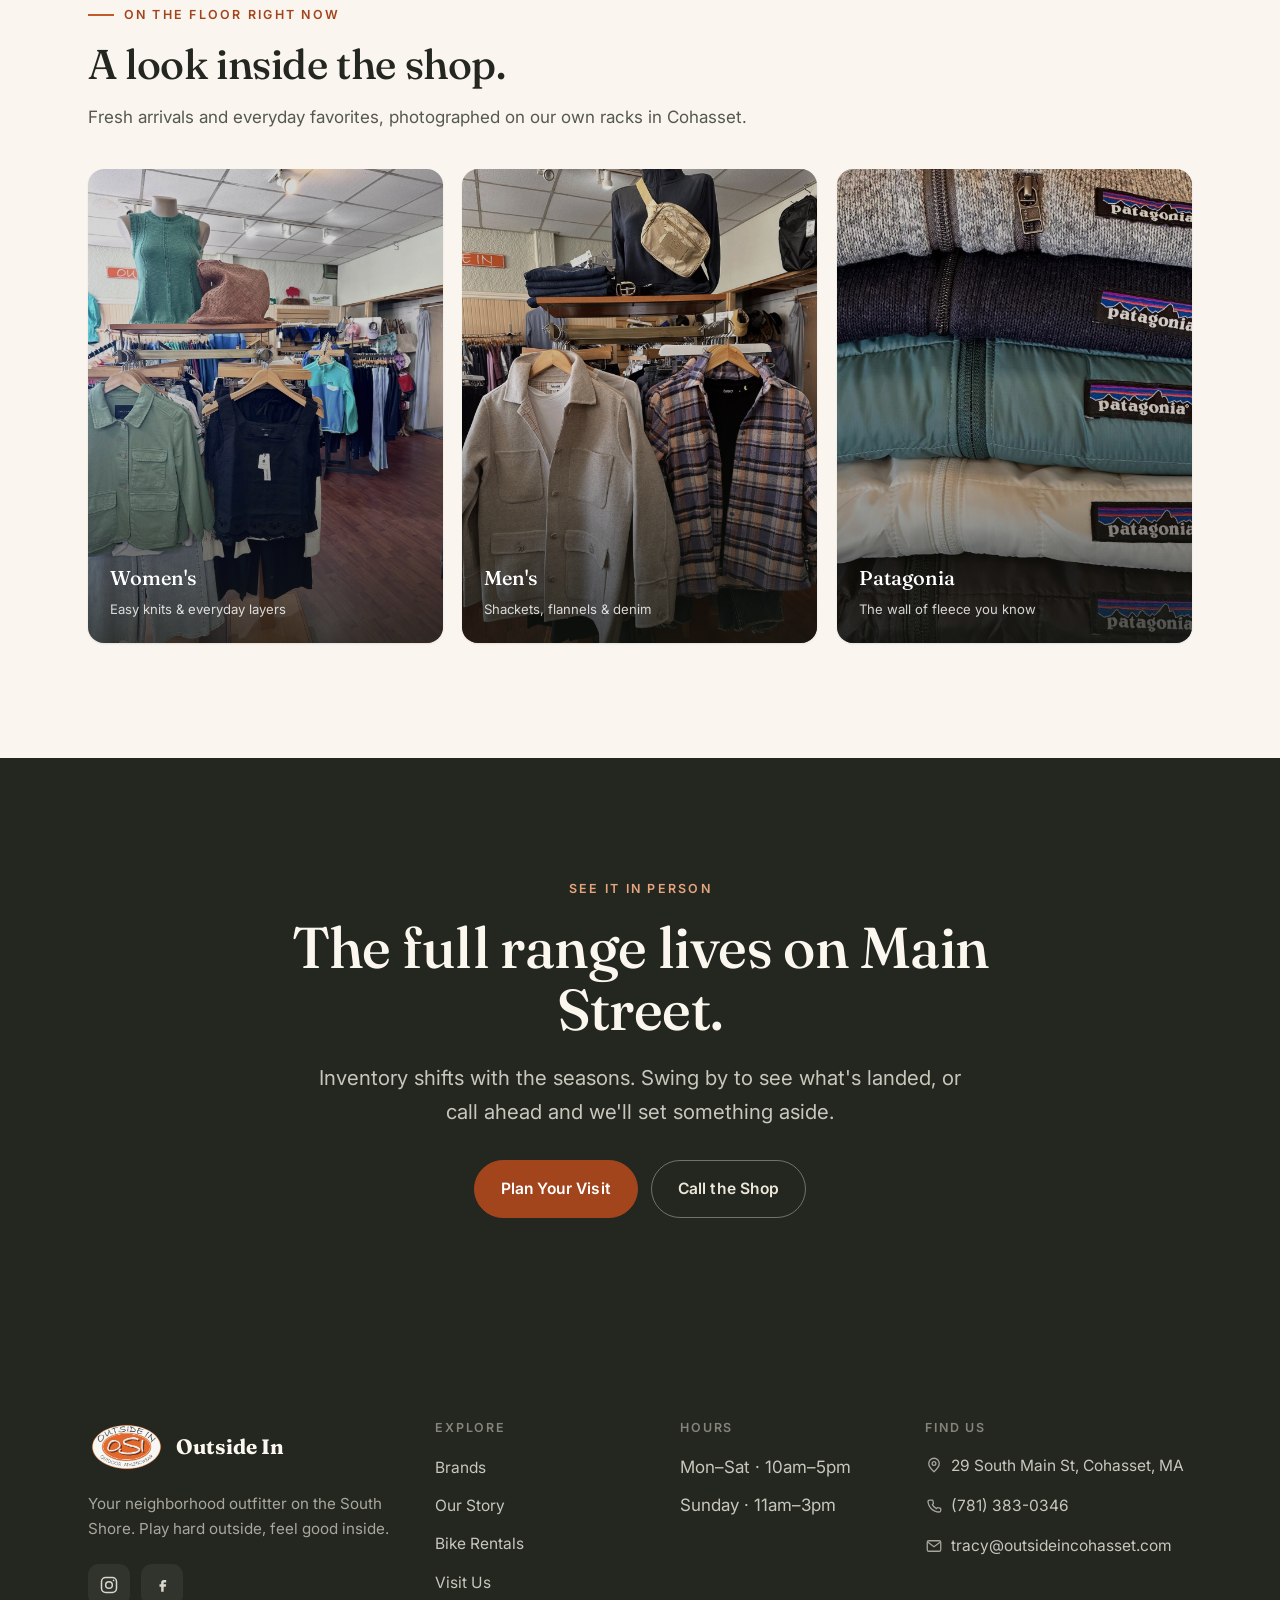
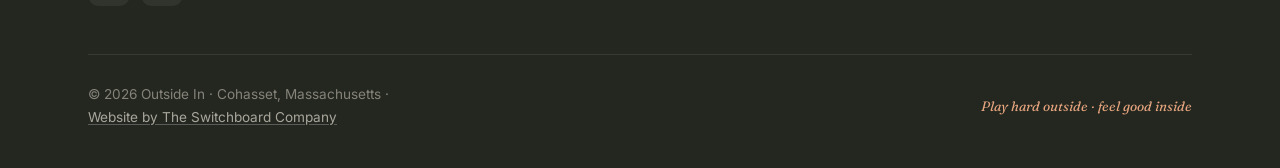
==== commit 7582fb38: "Add files via upload" ====
--- a/brands.html
+++ b/brands.html
@@ -112,7 +112,7 @@
                 <span>Fleece · shells · base layers · everyday</span>
               </div>
               <div class="chips">
-                <a class="chip" href="https://www.patagonia.com" target="_blank" rel="noopener">Patagonia</a><a class="chip" href="https://www.kuhl.com" target="_blank" rel="noopener">KÜHL</a><a class="chip" href="https://www.freeflyapparel.com" target="_blank" rel="noopener">Free Fly</a><a class="chip" href="https://www.prana.com" target="_blank" rel="noopener">prAna</a><a class="chip" href="https://www.icebreaker.com" target="_blank" rel="noopener">Icebreaker</a><a class="chip" href="https://www.mammut.com" target="_blank" rel="noopener">Mammut</a><a class="chip" href="https://rab.equipment" target="_blank" rel="noopener">Rab</a><a class="chip" href="https://www.stio.com" target="_blank" rel="noopener">Stio</a>
+                <span class="chip chip--static">Patagonia</span><span class="chip chip--static">KÜHL</span><span class="chip chip--static">Free Fly</span><span class="chip chip--static">prAna</span><span class="chip chip--static">Icebreaker</span><span class="chip chip--static">Mammut</span><span class="chip chip--static">Rab</span><span class="chip chip--static">Stio</span>
               </div>
             </div>
           </div>
@@ -127,7 +127,7 @@
                 <span>Daypacks · hip packs · totes</span>
               </div>
               <div class="chips">
-                <a class="chip" href="https://www.cotopaxi.com" target="_blank" rel="noopener">Cotopaxi</a><a class="chip" href="https://www.patagonia.com" target="_blank" rel="noopener">Patagonia</a><a class="chip" href="https://www.mammut.com" target="_blank" rel="noopener">Mammut</a>
+                <span class="chip chip--static">Cotopaxi</span><span class="chip chip--static">Patagonia</span><span class="chip chip--static">Mammut</span>
               </div>
             </div>
           </div>
@@ -142,7 +142,7 @@
                 <span>Sneakers · socks · hats · essentials</span>
               </div>
               <div class="chips">
-                <a class="chip" href="https://darntough.com" target="_blank" rel="noopener">Darn Tough</a><a class="chip" href="https://www.prana.com" target="_blank" rel="noopener">prAna</a><a class="chip" href="https://www.freeflyapparel.com" target="_blank" rel="noopener">Free Fly</a><a class="chip" href="https://www.cotopaxi.com" target="_blank" rel="noopener">Cotopaxi</a>
+                <span class="chip chip--static">Darn Tough</span><span class="chip chip--static">prAna</span><span class="chip chip--static">Free Fly</span><span class="chip chip--static">Cotopaxi</span>
               </div>
             </div>
           </div>
@@ -157,7 +157,7 @@
                 <span>Shells · insulation · gloves · merino</span>
               </div>
               <div class="chips">
-                <a class="chip" href="https://flylowgear.com" target="_blank" rel="noopener">Flylow</a><a class="chip" href="https://www.strafeouterwear.com" target="_blank" rel="noopener">Strafe</a><a class="chip" href="https://www.smithoptics.com" target="_blank" rel="noopener">Smith Optics</a><a class="chip" href="https://www.icebreaker.com" target="_blank" rel="noopener">Icebreaker</a><a class="chip" href="https://rab.equipment" target="_blank" rel="noopener">Rab</a><a class="chip" href="https://www.patagonia.com" target="_blank" rel="noopener">Patagonia</a>
+                <span class="chip chip--static">Flylow</span><span class="chip chip--static">Smith Optics</span><span class="chip chip--static">Icebreaker</span><span class="chip chip--static">Rab</span><span class="chip chip--static">Patagonia</span>
               </div>
             </div>
           </div>
@@ -172,7 +172,7 @@
                 <span>Polarized · performance · everyday</span>
               </div>
               <div class="chips">
-                <a class="chip" href="https://www.mauijim.com" target="_blank" rel="noopener">Maui Jim</a><a class="chip" href="https://www.smithoptics.com" target="_blank" rel="noopener">Smith Optics</a><a class="chip" href="https://www.suncloudoptics.com" target="_blank" rel="noopener">Suncloud</a><a class="chip" href="https://www.goodr.com" target="_blank" rel="noopener">Goodr</a>
+                <span class="chip chip--static">Maui Jim</span><span class="chip chip--static">Smith Optics</span><span class="chip chip--static">Suncloud</span><span class="chip chip--static">Goodr</span>
               </div>
             </div>
           </div>
@@ -187,7 +187,7 @@
                 <span>Paddleboards · sun shirts · quick-dry</span>
               </div>
               <div class="chips">
-                <a class="chip" href="https://www.freeflyapparel.com" target="_blank" rel="noopener">Free Fly</a><a class="chip" href="https://www.prana.com" target="_blank" rel="noopener">prAna</a><span class="chip chip--static">Paddleboards</span>
+                <span class="chip chip--static">Free Fly</span><span class="chip chip--static">prAna</span><span class="chip chip--static">Paddleboards</span>
               </div>
             </div>
           </div>
